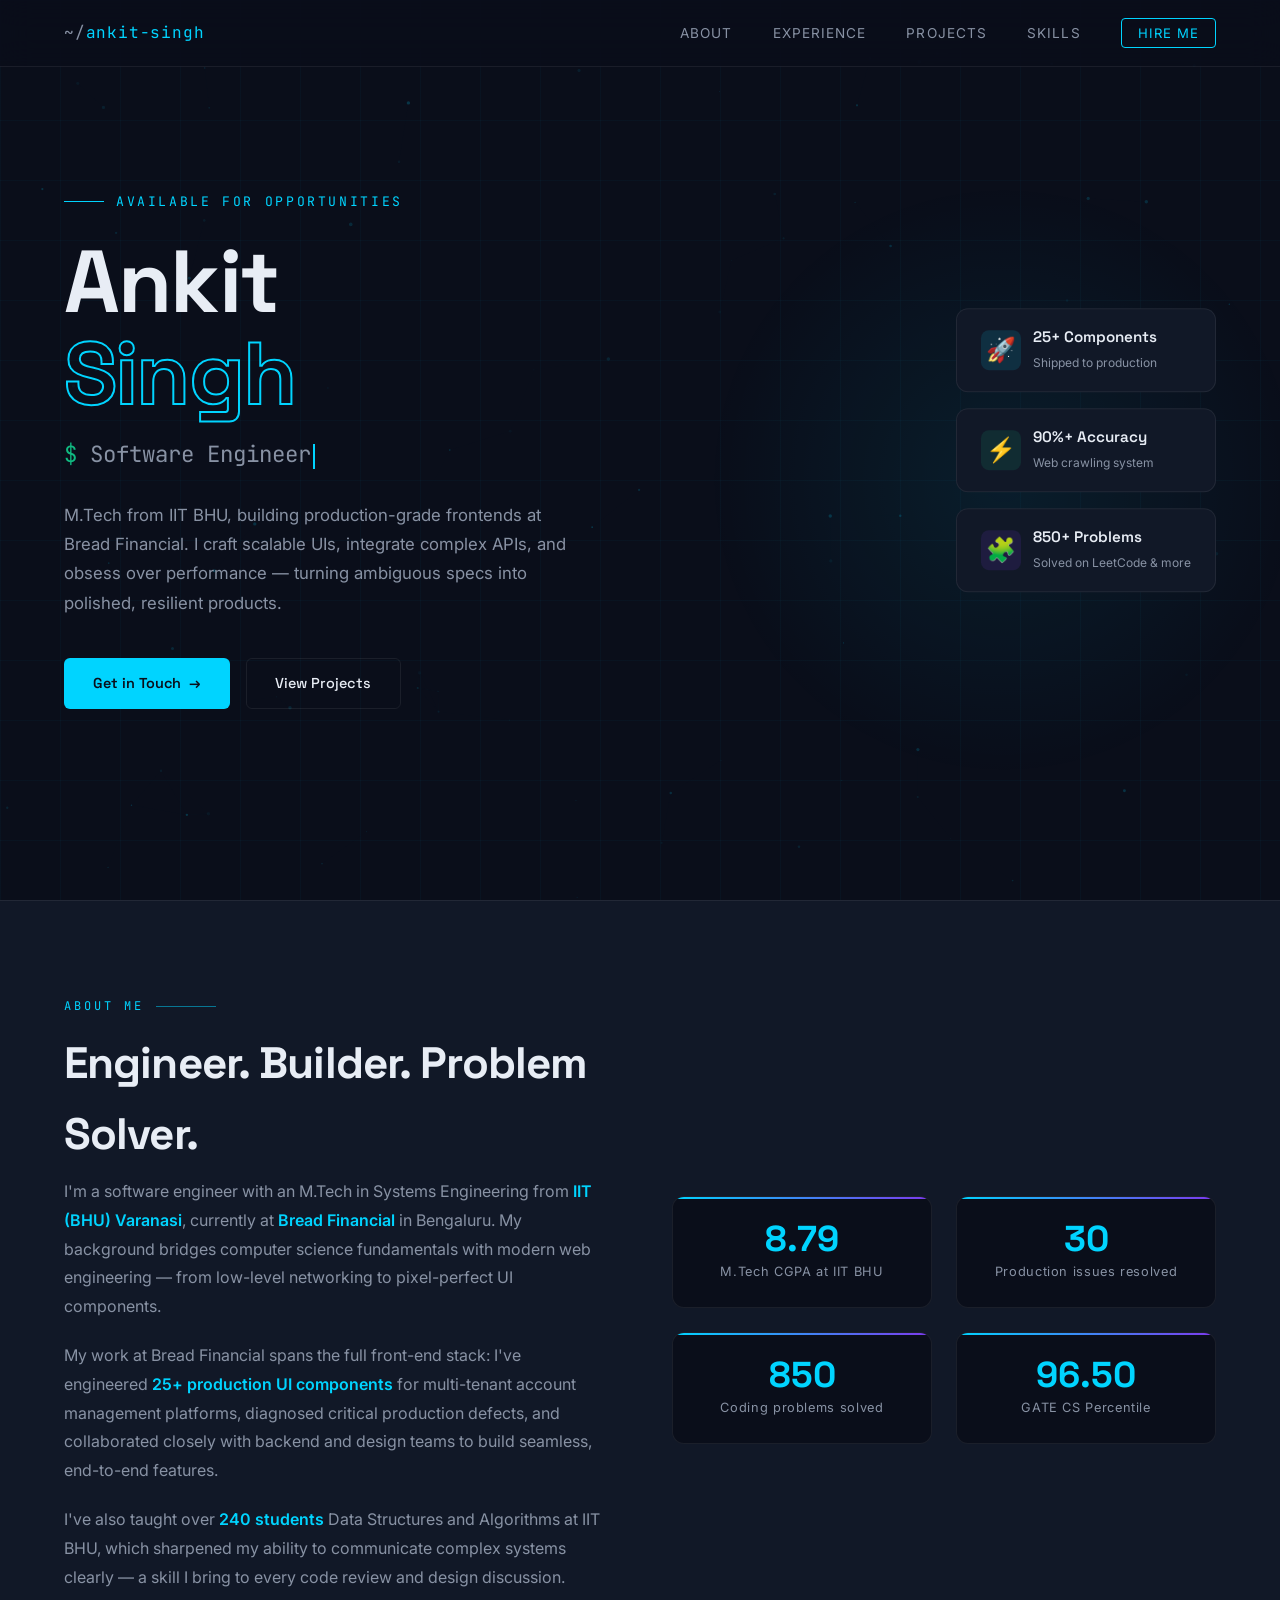
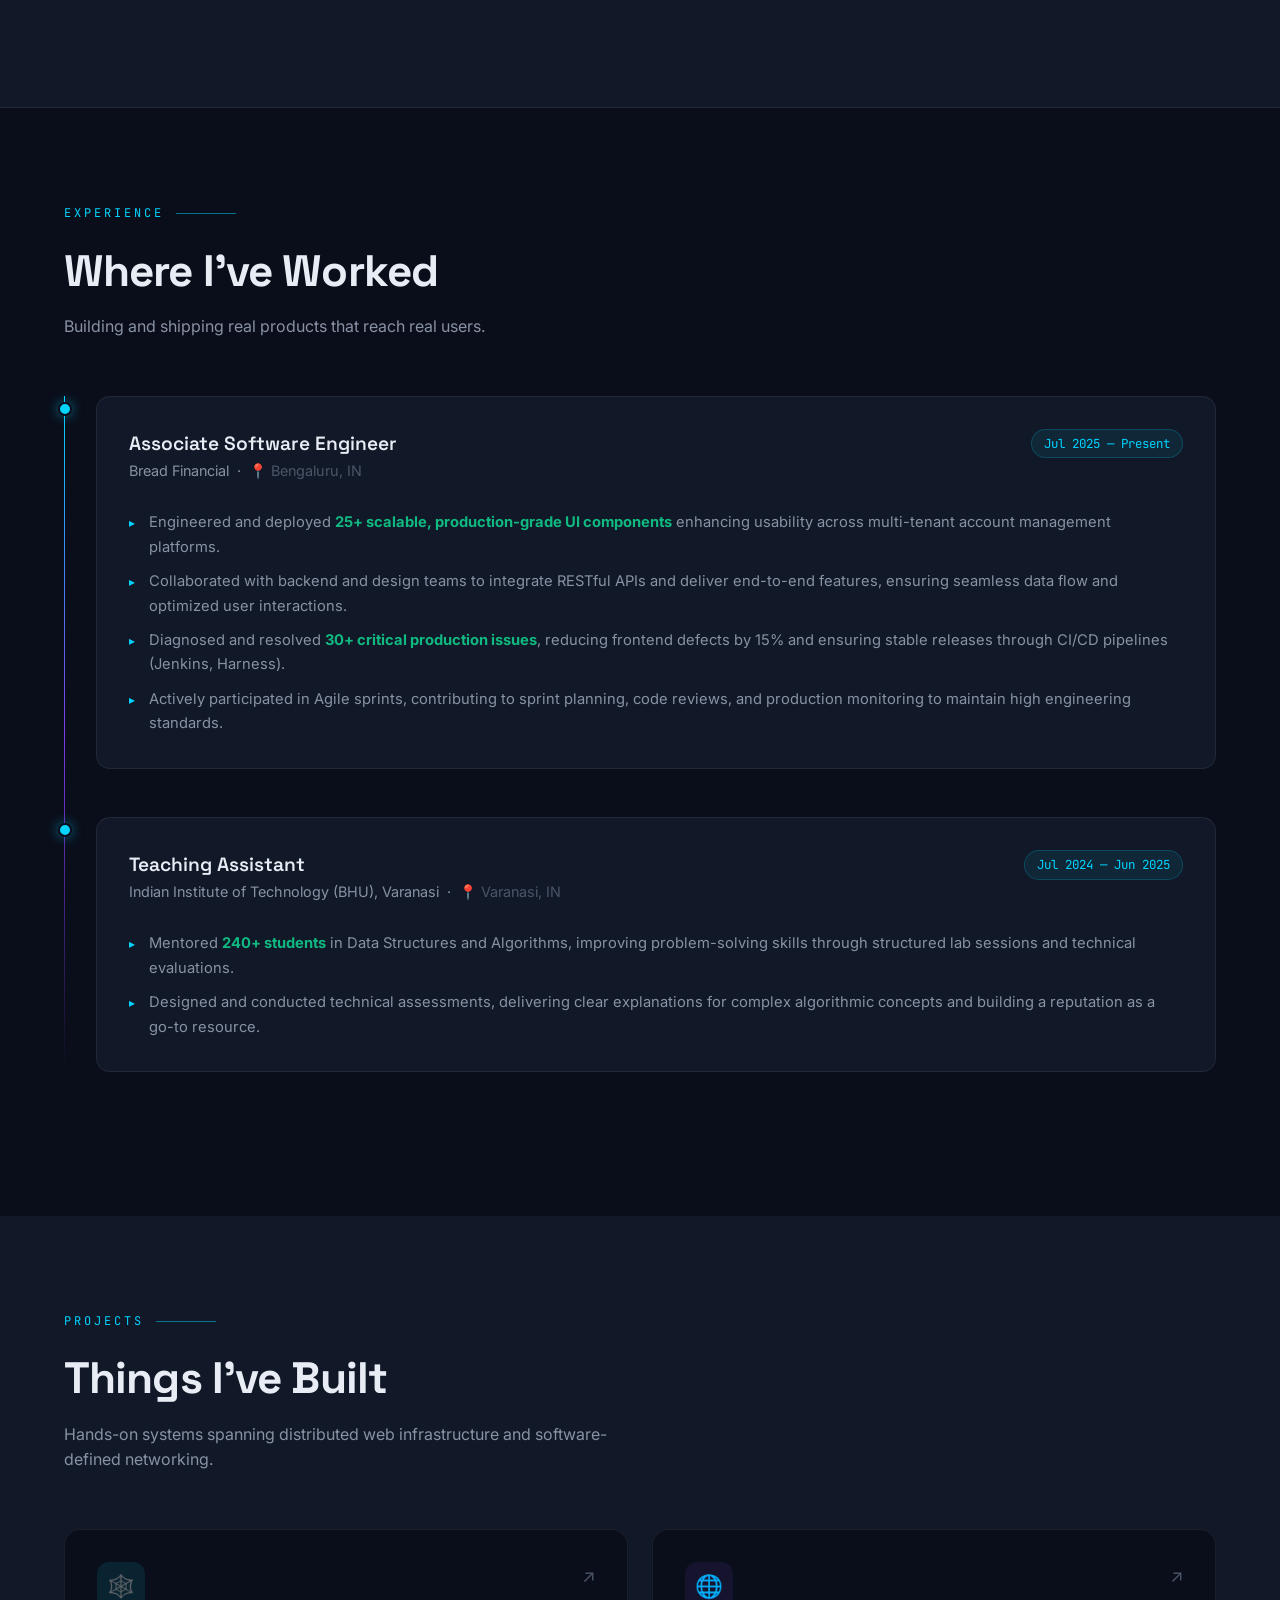
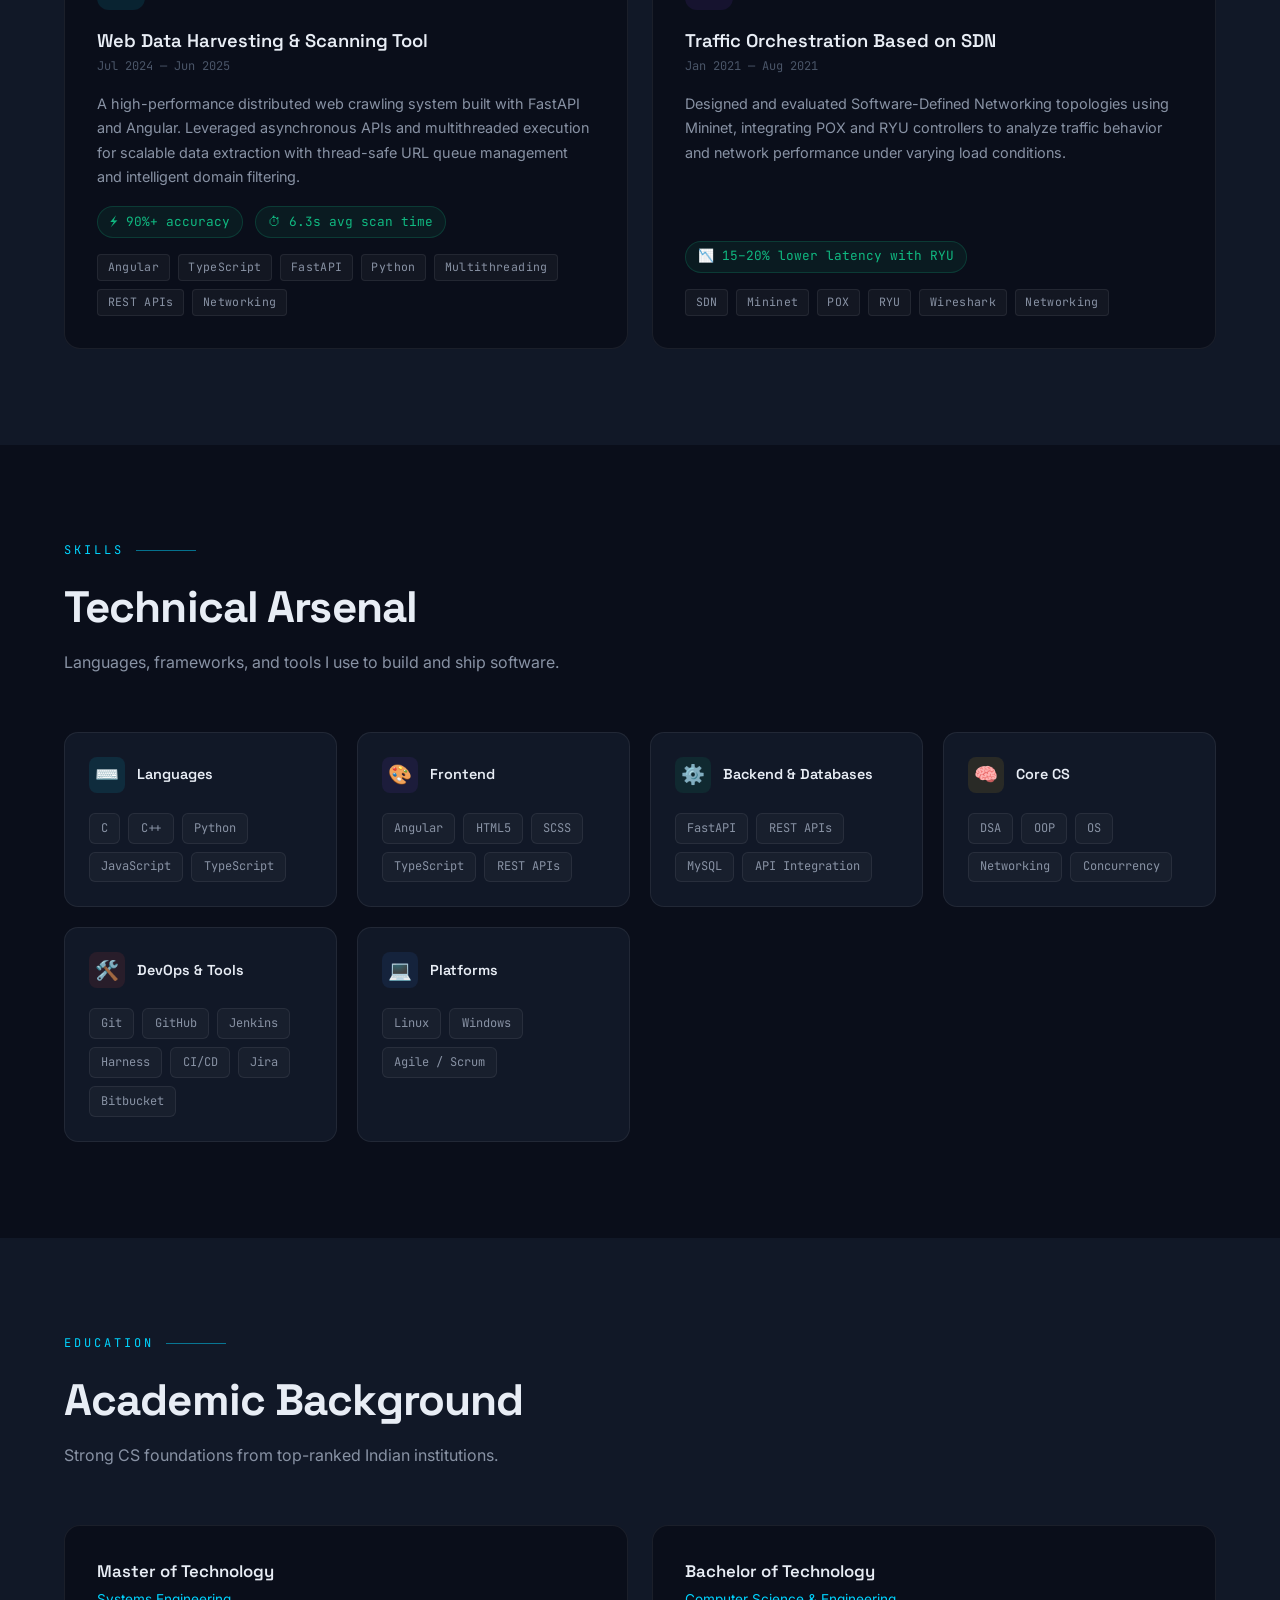
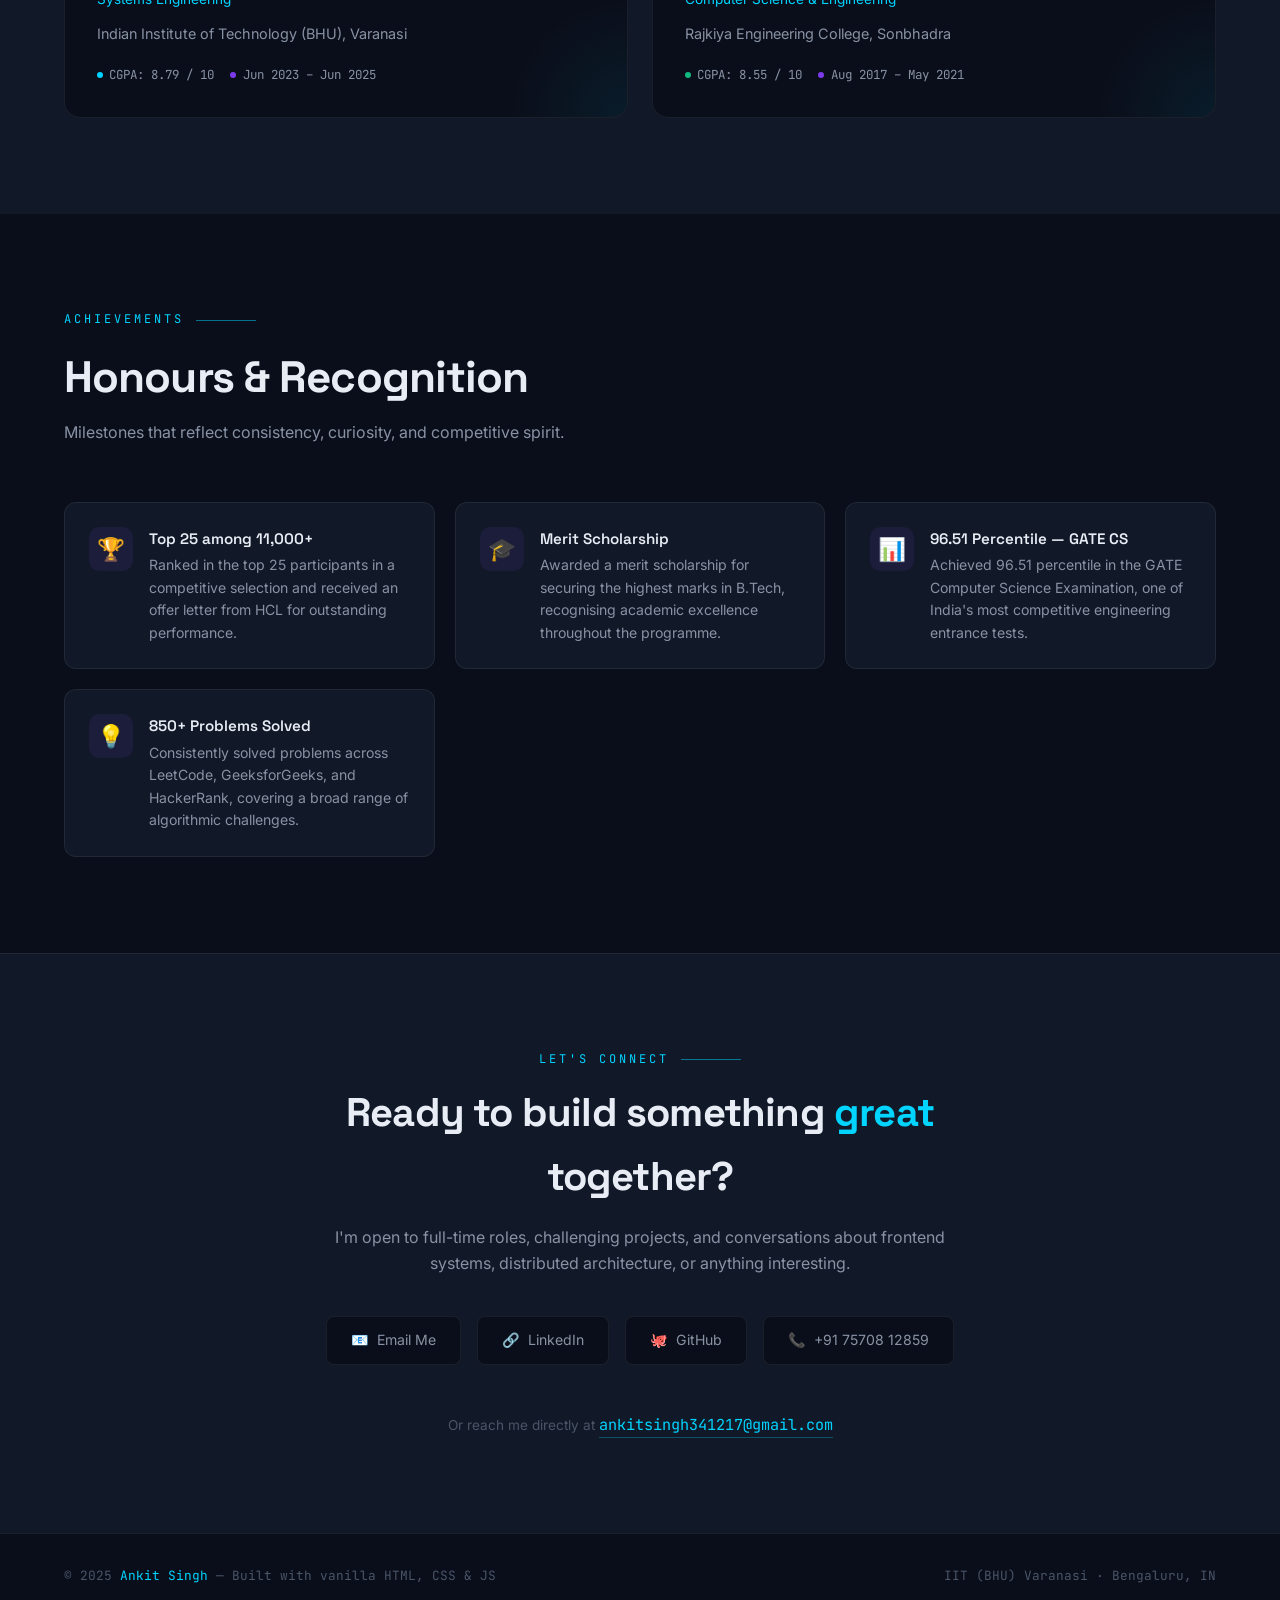
==== index.html @ 3802f201 "as-is" ====
<!DOCTYPE html>
<html lang="en">
<head>
  <meta charset="UTF-8" />
  <meta name="viewport" content="width=device-width, initial-scale=1.0" />
  <title>Ankit Singh — Software Engineer</title>
  <link rel="preconnect" href="https://fonts.googleapis.com" />
  <link rel="preconnect" href="https://fonts.gstatic.com" crossorigin />
  <link href="https://fonts.googleapis.com/css2?family=Space+Grotesk:wght@300;400;500;600;700&family=Inter:wght@300;400;500;600&family=JetBrains+Mono:wght@400;500&display=swap" rel="stylesheet" />
  <style>
    /* ── TOKEN SYSTEM ── */
    :root {
      --bg: #0A0E1A;
      --bg-card: #111827;
      --bg-card2: #1a2235;
      --accent: #00D4FF;
      --accent2: #7C3AED;
      --accent3: #10B981;
      --text: #E8EDF5;
      --text-muted: #8892A4;
      --text-dim: #4A5568;
      --border: rgba(255,255,255,0.07);
      --glow: 0 0 40px rgba(0, 212, 255, 0.15);
      --font-display: 'Space Grotesk', sans-serif;
      --font-body: 'Inter', sans-serif;
      --font-mono: 'JetBrains Mono', monospace;
    }

    *, *::before, *::after { box-sizing: border-box; margin: 0; padding: 0; }

    html { scroll-behavior: smooth; }

    body {
      background: var(--bg);
      color: var(--text);
      font-family: var(--font-body);
      line-height: 1.6;
      overflow-x: hidden;
    }

    /* ── SCROLLBAR ── */
    ::-webkit-scrollbar { width: 4px; }
    ::-webkit-scrollbar-track { background: var(--bg); }
    ::-webkit-scrollbar-thumb { background: var(--accent); border-radius: 2px; }

    /* ── NAV ── */
    nav {
      position: fixed;
      top: 0; left: 0; right: 0;
      z-index: 100;
      display: flex;
      justify-content: space-between;
      align-items: center;
      padding: 1.25rem 5vw;
      background: rgba(10, 14, 26, 0.85);
      backdrop-filter: blur(16px);
      border-bottom: 1px solid var(--border);
      transition: all 0.3s;
    }

    .nav-logo {
      font-family: var(--font-mono);
      font-size: 1rem;
      color: var(--accent);
      letter-spacing: 0.05em;
    }

    .nav-logo span { color: var(--text-muted); }

    .nav-links {
      display: flex;
      gap: 2.5rem;
      list-style: none;
    }

    .nav-links a {
      font-family: var(--font-body);
      font-size: 0.85rem;
      color: var(--text-muted);
      text-decoration: none;
      letter-spacing: 0.08em;
      text-transform: uppercase;
      transition: color 0.2s;
    }

    .nav-links a:hover { color: var(--accent); }

    .nav-cta {
      font-size: 0.82rem !important;
      color: var(--accent) !important;
      border: 1px solid var(--accent) !important;
      padding: 0.4rem 1rem;
      border-radius: 4px;
      transition: background 0.2s, color 0.2s !important;
    }

    .nav-cta:hover {
      background: var(--accent) !important;
      color: var(--bg) !important;
    }

    /* ── HERO ── */
    .hero {
      min-height: 100vh;
      display: flex;
      align-items: center;
      padding: 0 5vw;
      position: relative;
      overflow: hidden;
    }

    /* Grid overlay */
    .hero::before {
      content: '';
      position: absolute;
      inset: 0;
      background-image:
        linear-gradient(rgba(0, 212, 255, 0.03) 1px, transparent 1px),
        linear-gradient(90deg, rgba(0, 212, 255, 0.03) 1px, transparent 1px);
      background-size: 60px 60px;
      pointer-events: none;
    }

    /* Radial glow */
    .hero::after {
      content: '';
      position: absolute;
      top: 20%; left: 55%;
      width: 600px; height: 600px;
      background: radial-gradient(circle, rgba(0, 212, 255, 0.08) 0%, transparent 70%);
      pointer-events: none;
    }

    .hero-content {
      max-width: 720px;
      position: relative;
      z-index: 1;
    }

    .hero-eyebrow {
      font-family: var(--font-mono);
      font-size: 0.82rem;
      color: var(--accent);
      letter-spacing: 0.2em;
      text-transform: uppercase;
      margin-bottom: 1.5rem;
      display: flex;
      align-items: center;
      gap: 0.75rem;
    }

    .hero-eyebrow::before {
      content: '';
      display: inline-block;
      width: 40px; height: 1px;
      background: var(--accent);
    }

    .hero-name {
      font-family: var(--font-display);
      font-size: clamp(3rem, 7vw, 5.5rem);
      font-weight: 700;
      line-height: 1.05;
      letter-spacing: -0.02em;
      margin-bottom: 1rem;
    }

    .hero-name .first { color: var(--text); }
    .hero-name .last {
      color: transparent;
      -webkit-text-stroke: 2px var(--accent);
    }

    .hero-terminal {
      font-family: var(--font-mono);
      font-size: clamp(1rem, 2.5vw, 1.4rem);
      color: var(--text-muted);
      margin-bottom: 1.75rem;
      min-height: 2rem;
    }

    .hero-terminal .prompt { color: var(--accent3); }
    .hero-terminal .cursor {
      display: inline-block;
      width: 2px; height: 1.1em;
      background: var(--accent);
      animation: blink 1s step-end infinite;
      vertical-align: text-bottom;
      margin-left: 2px;
    }

    @keyframes blink { 0%,100%{opacity:1} 50%{opacity:0} }

    .hero-desc {
      font-size: 1.05rem;
      color: var(--text-muted);
      max-width: 520px;
      line-height: 1.75;
      margin-bottom: 2.5rem;
    }

    .hero-actions {
      display: flex;
      gap: 1rem;
      flex-wrap: wrap;
    }

    .btn-primary {
      display: inline-flex;
      align-items: center;
      gap: 0.5rem;
      padding: 0.8rem 1.8rem;
      background: var(--accent);
      color: var(--bg);
      font-family: var(--font-display);
      font-weight: 600;
      font-size: 0.9rem;
      text-decoration: none;
      border-radius: 6px;
      transition: transform 0.2s, box-shadow 0.2s;
    }

    .btn-primary:hover {
      transform: translateY(-2px);
      box-shadow: 0 8px 30px rgba(0, 212, 255, 0.4);
    }

    .btn-secondary {
      display: inline-flex;
      align-items: center;
      gap: 0.5rem;
      padding: 0.8rem 1.8rem;
      border: 1px solid var(--border);
      color: var(--text);
      font-family: var(--font-display);
      font-weight: 500;
      font-size: 0.9rem;
      text-decoration: none;
      border-radius: 6px;
      transition: border-color 0.2s, color 0.2s;
    }

    .btn-secondary:hover {
      border-color: var(--accent);
      color: var(--accent);
    }

    /* Floating badges */
    .hero-badge {
      position: absolute;
      right: 5vw;
      top: 50%;
      transform: translateY(-50%);
      display: flex;
      flex-direction: column;
      gap: 1rem;
      z-index: 1;
    }

    .badge {
      background: var(--bg-card);
      border: 1px solid var(--border);
      border-radius: 12px;
      padding: 1rem 1.5rem;
      display: flex;
      align-items: center;
      gap: 0.75rem;
      min-width: 200px;
      animation: float 6s ease-in-out infinite;
    }

    .badge:nth-child(2) { animation-delay: -2s; }
    .badge:nth-child(3) { animation-delay: -4s; }

    @keyframes float {
      0%,100%{transform:translateY(0)} 50%{transform:translateY(-8px)}
    }

    .badge-icon {
      font-size: 1.5rem;
      width: 2.5rem; height: 2.5rem;
      display: flex; align-items: center; justify-content: center;
      border-radius: 8px;
      flex-shrink: 0;
    }

    .badge-icon.cyan { background: rgba(0,212,255,0.12); }
    .badge-icon.purple { background: rgba(124,58,237,0.12); }
    .badge-icon.green { background: rgba(16,185,129,0.12); }

    .badge-text strong {
      display: block;
      font-family: var(--font-display);
      font-weight: 600;
      font-size: 0.95rem;
    }

    .badge-text span {
      font-size: 0.75rem;
      color: var(--text-muted);
    }

    /* ── SECTION BASE ── */
    section { padding: 6rem 5vw; }

    .section-label {
      font-family: var(--font-mono);
      font-size: 0.75rem;
      color: var(--accent);
      letter-spacing: 0.25em;
      text-transform: uppercase;
      margin-bottom: 0.75rem;
      display: flex;
      align-items: center;
      gap: 0.75rem;
    }

    .section-label::after {
      content: '';
      flex: 1;
      max-width: 60px;
      height: 1px;
      background: var(--accent);
      opacity: 0.5;
    }

    .section-title {
      font-family: var(--font-display);
      font-size: clamp(1.8rem, 4vw, 2.75rem);
      font-weight: 700;
      letter-spacing: -0.02em;
      margin-bottom: 0.5rem;
    }

    .section-sub {
      font-size: 1rem;
      color: var(--text-muted);
      max-width: 560px;
      margin-bottom: 3.5rem;
    }

    /* ── ABOUT ── */
    .about {
      background: var(--bg-card);
      border-top: 1px solid var(--border);
      border-bottom: 1px solid var(--border);
    }

    .about-grid {
      display: grid;
      grid-template-columns: 1fr 1fr;
      gap: 4rem;
      align-items: center;
    }

    .about-text p {
      font-size: 1rem;
      color: var(--text-muted);
      line-height: 1.8;
      margin-bottom: 1.25rem;
    }

    .about-text p strong { color: var(--accent); font-weight: 600; }

    .about-stats {
      display: grid;
      grid-template-columns: 1fr 1fr;
      gap: 1.5rem;
    }

    .stat-card {
      background: var(--bg);
      border: 1px solid var(--border);
      border-radius: 12px;
      padding: 1.5rem;
      text-align: center;
      position: relative;
      overflow: hidden;
      transition: border-color 0.3s, transform 0.3s;
    }

    .stat-card:hover {
      border-color: var(--accent);
      transform: translateY(-4px);
    }

    .stat-card::before {
      content: '';
      position: absolute;
      top: 0; left: 0; right: 0;
      height: 2px;
      background: linear-gradient(90deg, var(--accent), var(--accent2));
    }

    .stat-num {
      font-family: var(--font-display);
      font-size: 2.25rem;
      font-weight: 700;
      color: var(--accent);
      line-height: 1;
      margin-bottom: 0.35rem;
    }

    .stat-label {
      font-size: 0.8rem;
      color: var(--text-muted);
      letter-spacing: 0.05em;
    }

    /* ── EXPERIENCE ── */
    .experience { background: var(--bg); }

    .timeline {
      position: relative;
      padding-left: 2rem;
    }

    .timeline::before {
      content: '';
      position: absolute;
      left: 0; top: 0; bottom: 0;
      width: 1px;
      background: linear-gradient(180deg, var(--accent), var(--accent2), transparent);
    }

    .timeline-item {
      position: relative;
      margin-bottom: 3rem;
      opacity: 0;
      transform: translateX(-20px);
      transition: opacity 0.6s, transform 0.6s;
    }

    .timeline-item.visible { opacity: 1; transform: translateX(0); }

    .timeline-dot {
      position: absolute;
      left: -2.35rem;
      top: 0.4rem;
      width: 14px; height: 14px;
      border-radius: 50%;
      background: var(--accent);
      border: 2px solid var(--bg);
      box-shadow: 0 0 12px rgba(0, 212, 255, 0.5);
    }

    .timeline-card {
      background: var(--bg-card);
      border: 1px solid var(--border);
      border-radius: 14px;
      padding: 2rem;
      transition: border-color 0.3s, box-shadow 0.3s;
    }

    .timeline-card:hover {
      border-color: rgba(0, 212, 255, 0.3);
      box-shadow: var(--glow);
    }

    .timeline-header {
      display: flex;
      justify-content: space-between;
      align-items: flex-start;
      flex-wrap: wrap;
      gap: 0.5rem;
      margin-bottom: 0.5rem;
    }

    .timeline-role {
      font-family: var(--font-display);
      font-size: 1.2rem;
      font-weight: 600;
    }

    .timeline-date {
      font-family: var(--font-mono);
      font-size: 0.78rem;
      color: var(--accent);
      background: rgba(0, 212, 255, 0.08);
      padding: 0.25rem 0.75rem;
      border-radius: 100px;
      border: 1px solid rgba(0, 212, 255, 0.2);
      white-space: nowrap;
    }

    .timeline-company {
      font-size: 0.9rem;
      color: var(--text-muted);
      margin-bottom: 1.25rem;
    }

    .timeline-company .loc { color: var(--text-dim); }

    .timeline-bullets {
      list-style: none;
      display: flex;
      flex-direction: column;
      gap: 0.65rem;
    }

    .timeline-bullets li {
      font-size: 0.92rem;
      color: var(--text-muted);
      line-height: 1.65;
      padding-left: 1.25rem;
      position: relative;
    }

    .timeline-bullets li::before {
      content: '▸';
      position: absolute;
      left: 0;
      color: var(--accent);
      font-size: 0.75rem;
      top: 0.15rem;
    }

    .timeline-bullets li strong { color: var(--accent3); }

    /* ── PROJECTS ── */
    .projects { background: var(--bg-card); }

    .projects-grid {
      display: grid;
      grid-template-columns: repeat(auto-fill, minmax(420px, 1fr));
      gap: 1.5rem;
    }

    .project-card {
      background: var(--bg);
      border: 1px solid var(--border);
      border-radius: 16px;
      padding: 2rem;
      display: flex;
      flex-direction: column;
      gap: 1rem;
      transition: border-color 0.3s, transform 0.3s, box-shadow 0.3s;
      cursor: pointer;
      position: relative;
      overflow: hidden;
    }

    .project-card::before {
      content: '';
      position: absolute;
      inset: 0;
      background: linear-gradient(135deg, rgba(0,212,255,0.03) 0%, transparent 60%);
      opacity: 0;
      transition: opacity 0.3s;
    }

    .project-card:hover {
      border-color: rgba(0, 212, 255, 0.4);
      transform: translateY(-6px);
      box-shadow: 0 20px 60px rgba(0, 0, 0, 0.4), 0 0 30px rgba(0, 212, 255, 0.1);
    }

    .project-card:hover::before { opacity: 1; }

    .project-header {
      display: flex;
      justify-content: space-between;
      align-items: flex-start;
    }

    .project-icon {
      width: 48px; height: 48px;
      border-radius: 12px;
      display: flex; align-items: center; justify-content: center;
      font-size: 1.4rem;
    }

    .project-icon.cyan { background: rgba(0,212,255,0.1); }
    .project-icon.purple { background: rgba(124,58,237,0.1); }

    .project-link {
      color: var(--text-dim);
      text-decoration: none;
      font-size: 1.1rem;
      transition: color 0.2s;
    }

    .project-card:hover .project-link { color: var(--accent); }

    .project-title {
      font-family: var(--font-display);
      font-size: 1.15rem;
      font-weight: 600;
    }

    .project-period {
      font-family: var(--font-mono);
      font-size: 0.75rem;
      color: var(--text-dim);
      margin-top: 0.1rem;
    }

    .project-desc {
      font-size: 0.9rem;
      color: var(--text-muted);
      line-height: 1.7;
      flex: 1;
    }

    .project-metric {
      display: inline-flex;
      align-items: center;
      gap: 0.4rem;
      font-family: var(--font-mono);
      font-size: 0.8rem;
      color: var(--accent3);
      background: rgba(16, 185, 129, 0.08);
      padding: 0.3rem 0.75rem;
      border-radius: 100px;
      border: 1px solid rgba(16, 185, 129, 0.2);
    }

    .project-tags {
      display: flex;
      flex-wrap: wrap;
      gap: 0.5rem;
    }

    .tag {
      font-family: var(--font-mono);
      font-size: 0.72rem;
      color: var(--text-muted);
      background: rgba(255,255,255,0.04);
      border: 1px solid var(--border);
      padding: 0.2rem 0.6rem;
      border-radius: 4px;
      letter-spacing: 0.03em;
    }

    /* ── SKILLS ── */
    .skills { background: var(--bg); }

    .skills-grid {
      display: grid;
      grid-template-columns: repeat(auto-fill, minmax(260px, 1fr));
      gap: 1.25rem;
    }

    .skill-group {
      background: var(--bg-card);
      border: 1px solid var(--border);
      border-radius: 14px;
      padding: 1.5rem;
      transition: border-color 0.3s, transform 0.3s;
    }

    .skill-group:hover {
      border-color: rgba(0, 212, 255, 0.25);
      transform: translateY(-3px);
    }

    .skill-group-header {
      display: flex;
      align-items: center;
      gap: 0.75rem;
      margin-bottom: 1.25rem;
    }

    .skill-group-icon {
      font-size: 1.2rem;
      width: 2.25rem; height: 2.25rem;
      border-radius: 8px;
      display: flex; align-items: center; justify-content: center;
    }

    .skill-group-title {
      font-family: var(--font-display);
      font-size: 0.9rem;
      font-weight: 600;
      color: var(--text);
    }

    .skill-chips {
      display: flex;
      flex-wrap: wrap;
      gap: 0.5rem;
    }

    .skill-chip {
      font-family: var(--font-mono);
      font-size: 0.75rem;
      padding: 0.3rem 0.7rem;
      border-radius: 6px;
      border: 1px solid var(--border);
      color: var(--text-muted);
      background: rgba(255,255,255,0.03);
      transition: all 0.2s;
    }

    .skill-chip:hover {
      background: rgba(0, 212, 255, 0.08);
      border-color: rgba(0, 212, 255, 0.3);
      color: var(--accent);
    }

    /* ── EDUCATION ── */
    .education { background: var(--bg-card); }

    .edu-grid {
      display: grid;
      grid-template-columns: repeat(auto-fill, minmax(380px, 1fr));
      gap: 1.5rem;
    }

    .edu-card {
      background: var(--bg);
      border: 1px solid var(--border);
      border-radius: 16px;
      padding: 2rem;
      position: relative;
      overflow: hidden;
      transition: border-color 0.3s, transform 0.3s;
    }

    .edu-card:hover {
      border-color: rgba(0, 212, 255, 0.3);
      transform: translateY(-4px);
    }

    .edu-card::after {
      content: '';
      position: absolute;
      bottom: 0; right: 0;
      width: 120px; height: 120px;
      background: radial-gradient(circle at bottom right, rgba(0,212,255,0.07), transparent 70%);
    }

    .edu-degree {
      font-family: var(--font-display);
      font-size: 1.05rem;
      font-weight: 600;
      margin-bottom: 0.25rem;
    }

    .edu-stream {
      font-size: 0.85rem;
      color: var(--accent);
      margin-bottom: 0.75rem;
    }

    .edu-school {
      font-size: 0.9rem;
      color: var(--text-muted);
      margin-bottom: 0.25rem;
    }

    .edu-meta {
      display: flex;
      align-items: center;
      gap: 1rem;
      flex-wrap: wrap;
      margin-top: 1.25rem;
    }

    .edu-meta-item {
      display: flex;
      align-items: center;
      gap: 0.4rem;
      font-family: var(--font-mono);
      font-size: 0.78rem;
      color: var(--text-muted);
    }

    .edu-meta-item .dot {
      width: 6px; height: 6px;
      border-radius: 50%;
    }

    /* ── ACHIEVEMENTS ── */
    .achievements { background: var(--bg); }

    .achievements-grid {
      display: grid;
      grid-template-columns: repeat(auto-fill, minmax(280px, 1fr));
      gap: 1.25rem;
    }

    .achievement-card {
      background: var(--bg-card);
      border: 1px solid var(--border);
      border-radius: 12px;
      padding: 1.5rem;
      display: flex;
      gap: 1rem;
      align-items: flex-start;
      transition: border-color 0.3s, transform 0.3s;
    }

    .achievement-card:hover {
      border-color: rgba(124, 58, 237, 0.35);
      transform: translateY(-3px);
    }

    .achievement-icon {
      font-size: 1.4rem;
      flex-shrink: 0;
      width: 44px; height: 44px;
      display: flex; align-items: center; justify-content: center;
      background: rgba(124,58,237,0.1);
      border-radius: 10px;
    }

    .achievement-text p {
      font-size: 0.88rem;
      color: var(--text-muted);
      line-height: 1.6;
    }

    .achievement-text strong {
      display: block;
      font-family: var(--font-display);
      font-size: 0.95rem;
      font-weight: 600;
      color: var(--text);
      margin-bottom: 0.2rem;
    }

    /* ── CONTACT ── */
    .contact {
      background: var(--bg-card);
      border-top: 1px solid var(--border);
      text-align: center;
    }

    .contact-inner {
      max-width: 640px;
      margin: 0 auto;
    }

    .contact-tagline {
      font-family: var(--font-display);
      font-size: clamp(1.6rem, 4vw, 2.5rem);
      font-weight: 700;
      margin-bottom: 1rem;
      letter-spacing: -0.02em;
    }

    .contact-tagline span { color: var(--accent); }

    .contact-sub {
      font-size: 1rem;
      color: var(--text-muted);
      margin-bottom: 2.5rem;
    }

    .contact-links {
      display: flex;
      justify-content: center;
      gap: 1rem;
      flex-wrap: wrap;
      margin-bottom: 3rem;
    }

    .contact-link {
      display: inline-flex;
      align-items: center;
      gap: 0.5rem;
      padding: 0.75rem 1.5rem;
      background: var(--bg);
      border: 1px solid var(--border);
      border-radius: 8px;
      color: var(--text-muted);
      text-decoration: none;
      font-size: 0.88rem;
      font-family: var(--font-body);
      transition: all 0.2s;
    }

    .contact-link:hover {
      border-color: var(--accent);
      color: var(--accent);
      transform: translateY(-2px);
    }

    .contact-email {
      font-family: var(--font-mono);
      font-size: 0.95rem;
      color: var(--accent);
      text-decoration: none;
      border-bottom: 1px solid rgba(0,212,255,0.3);
      padding-bottom: 2px;
      transition: border-color 0.2s;
    }

    .contact-email:hover { border-color: var(--accent); }

    /* ── FOOTER ── */
    footer {
      background: var(--bg);
      border-top: 1px solid var(--border);
      padding: 2rem 5vw;
      display: flex;
      justify-content: space-between;
      align-items: center;
      flex-wrap: wrap;
      gap: 1rem;
    }

    footer p {
      font-size: 0.8rem;
      color: var(--text-dim);
      font-family: var(--font-mono);
    }

    footer span { color: var(--accent); }

    /* ── CANVAS for particle background ── */
    #particles {
      position: fixed;
      top: 0; left: 0;
      width: 100%; height: 100%;
      pointer-events: none;
      z-index: 0;
      opacity: 0.35;
    }

    /* ── SCROLL PROGRESS ── */
    .scroll-progress {
      position: fixed;
      top: 0; left: 0;
      height: 2px;
      background: linear-gradient(90deg, var(--accent), var(--accent2));
      z-index: 200;
      transition: width 0.1s linear;
    }

    /* ── BACK TO TOP ── */
    .back-top {
      position: fixed;
      bottom: 2rem; right: 2rem;
      width: 44px; height: 44px;
      background: var(--bg-card);
      border: 1px solid var(--border);
      border-radius: 50%;
      display: flex; align-items: center; justify-content: center;
      text-decoration: none;
      color: var(--accent);
      font-size: 1.1rem;
      transition: all 0.2s;
      opacity: 0;
      pointer-events: none;
      z-index: 50;
    }

    .back-top.visible {
      opacity: 1;
      pointer-events: all;
    }

    .back-top:hover {
      background: var(--accent);
      color: var(--bg);
      transform: translateY(-3px);
    }

    /* ── RESPONSIVE ── */
    @media (max-width: 900px) {
      .about-grid { grid-template-columns: 1fr; }
      .hero-badge { display: none; }
      .projects-grid { grid-template-columns: 1fr; }
      .edu-grid { grid-template-columns: 1fr; }
    }

    @media (max-width: 640px) {
      .nav-links { display: none; }
      section { padding: 4rem 5vw; }
      .achievements-grid { grid-template-columns: 1fr; }
    }

    /* ── FADE-IN ANIMATION ── */
    .fade-in {
      opacity: 0;
      transform: translateY(24px);
      transition: opacity 0.7s ease, transform 0.7s ease;
    }

    .fade-in.visible {
      opacity: 1;
      transform: translateY(0);
    }

    @media (prefers-reduced-motion: reduce) {
      *, *::before, *::after { animation: none !important; transition: none !important; }
    }
  </style>
</head>
<body>

<!-- Scroll progress -->
<div class="scroll-progress" id="scrollProgress"></div>

<!-- Particle canvas -->
<canvas id="particles"></canvas>

<!-- NAV -->
<nav>
  <div class="nav-logo"><span>~/</span>ankit-singh</div>
  <ul class="nav-links">
    <li><a href="#about">About</a></li>
    <li><a href="#experience">Experience</a></li>
    <li><a href="#projects">Projects</a></li>
    <li><a href="#skills">Skills</a></li>
    <li><a href="#contact" class="nav-cta">Hire Me</a></li>
  </ul>
</nav>

<!-- HERO -->
<section class="hero" id="home">
  <div class="hero-content">
    <div class="hero-eyebrow">Available for opportunities</div>

    <h1 class="hero-name">
      <span class="first">Ankit</span><br>
      <span class="last">Singh</span>
    </h1>

    <div class="hero-terminal">
      <span class="prompt">$ </span><span id="typed-text"></span><span class="cursor"></span>
    </div>

    <p class="hero-desc">
      M.Tech from IIT BHU, building production-grade frontends at Bread Financial.
      I craft scalable UIs, integrate complex APIs, and obsess over performance — turning ambiguous specs into polished, resilient products.
    </p>

    <div class="hero-actions">
      <a href="#contact" class="btn-primary">
        <span>Get in Touch</span>
        <span>→</span>
      </a>
      <a href="#projects" class="btn-secondary">
        <span>View Projects</span>
      </a>
    </div>
  </div>

  <div class="hero-badge">
    <div class="badge">
      <div class="badge-icon cyan">🚀</div>
      <div class="badge-text">
        <strong>25+ Components</strong>
        <span>Shipped to production</span>
      </div>
    </div>
    <div class="badge">
      <div class="badge-icon green">⚡</div>
      <div class="badge-text">
        <strong>90%+ Accuracy</strong>
        <span>Web crawling system</span>
      </div>
    </div>
    <div class="badge">
      <div class="badge-icon purple">🧩</div>
      <div class="badge-text">
        <strong>850+ Problems</strong>
        <span>Solved on LeetCode &amp; more</span>
      </div>
    </div>
  </div>
</section>

<!-- ABOUT -->
<section class="about" id="about">
  <div class="section-label">About Me</div>
  <div class="about-grid">
    <div class="about-text">
      <h2 class="section-title">Engineer. Builder. Problem Solver.</h2>
      <p>
        I'm a software engineer with an M.Tech in Systems Engineering from <strong>IIT (BHU) Varanasi</strong>,
        currently at <strong>Bread Financial</strong> in Bengaluru. My background bridges computer science fundamentals
        with modern web engineering — from low-level networking to pixel-perfect UI components.
      </p>
      <p>
        My work at Bread Financial spans the full front-end stack: I've engineered <strong>25+ production UI components</strong>
        for multi-tenant account management platforms, diagnosed critical production defects, and collaborated closely
        with backend and design teams to build seamless, end-to-end features.
      </p>
      <p>
        I've also taught over <strong>240 students</strong> Data Structures and Algorithms at IIT BHU, which sharpened
        my ability to communicate complex systems clearly — a skill I bring to every code review and design discussion.
      </p>
    </div>

    <div class="about-stats">
      <div class="stat-card fade-in">
        <div class="stat-num">8.79</div>
        <div class="stat-label">M.Tech CGPA at IIT BHU</div>
      </div>
      <div class="stat-card fade-in">
        <div class="stat-num">30+</div>
        <div class="stat-label">Production issues resolved</div>
      </div>
      <div class="stat-card fade-in">
        <div class="stat-num">850+</div>
        <div class="stat-label">Coding problems solved</div>
      </div>
      <div class="stat-card fade-in">
        <div class="stat-num">96.5<small style="font-size:1rem">%ile</small></div>
        <div class="stat-label">GATE CS Percentile</div>
      </div>
    </div>
  </div>
</section>

<!-- EXPERIENCE -->
<section class="experience" id="experience">
  <div class="section-label">Experience</div>
  <h2 class="section-title">Where I've Worked</h2>
  <p class="section-sub">Building and shipping real products that reach real users.</p>

  <div class="timeline">
    <div class="timeline-item">
      <div class="timeline-dot"></div>
      <div class="timeline-card">
        <div class="timeline-header">
          <div>
            <div class="timeline-role">Associate Software Engineer</div>
            <div class="timeline-company">Bread Financial &nbsp;·&nbsp; <span class="loc">📍 Bengaluru, IN</span></div>
          </div>
          <div class="timeline-date">Jul 2025 — Present</div>
        </div>
        <ul class="timeline-bullets">
          <li>Engineered and deployed <strong>25+ scalable, production-grade UI components</strong> enhancing usability across multi-tenant account management platforms.</li>
          <li>Collaborated with backend and design teams to integrate RESTful APIs and deliver end-to-end features, ensuring seamless data flow and optimized user interactions.</li>
          <li>Diagnosed and resolved <strong>30+ critical production issues</strong>, reducing frontend defects by 15% and ensuring stable releases through CI/CD pipelines (Jenkins, Harness).</li>
          <li>Actively participated in Agile sprints, contributing to sprint planning, code reviews, and production monitoring to maintain high engineering standards.</li>
        </ul>
      </div>
    </div>

    <div class="timeline-item">
      <div class="timeline-dot"></div>
      <div class="timeline-card">
        <div class="timeline-header">
          <div>
            <div class="timeline-role">Teaching Assistant</div>
            <div class="timeline-company">Indian Institute of Technology (BHU), Varanasi &nbsp;·&nbsp; <span class="loc">📍 Varanasi, IN</span></div>
          </div>
          <div class="timeline-date">Jul 2024 — Jun 2025</div>
        </div>
        <ul class="timeline-bullets">
          <li>Mentored <strong>240+ students</strong> in Data Structures and Algorithms, improving problem-solving skills through structured lab sessions and technical evaluations.</li>
          <li>Designed and conducted technical assessments, delivering clear explanations for complex algorithmic concepts and building a reputation as a go-to resource.</li>
        </ul>
      </div>
    </div>
  </div>
</section>

<!-- PROJECTS -->
<section class="projects" id="projects">
  <div class="section-label">Projects</div>
  <h2 class="section-title">Things I've Built</h2>
  <p class="section-sub">Hands-on systems spanning distributed web infrastructure and software-defined networking.</p>

  <div class="projects-grid">
    <div class="project-card fade-in">
      <div class="project-header">
        <div class="project-icon cyan">🕸️</div>
        <a href="#" class="project-link" title="View Project">↗</a>
      </div>
      <div>
        <div class="project-title">Web Data Harvesting &amp; Scanning Tool</div>
        <div class="project-period">Jul 2024 — Jun 2025</div>
      </div>
      <p class="project-desc">
        A high-performance distributed web crawling system built with FastAPI and Angular. Leveraged asynchronous APIs and multithreaded execution for scalable data extraction with thread-safe URL queue management and intelligent domain filtering.
      </p>
      <div>
        <span class="project-metric">⚡ 90%+ accuracy</span>
        &nbsp;
        <span class="project-metric">⏱ 6.3s avg scan time</span>
      </div>
      <div class="project-tags">
        <span class="tag">Angular</span>
        <span class="tag">TypeScript</span>
        <span class="tag">FastAPI</span>
        <span class="tag">Python</span>
        <span class="tag">Multithreading</span>
        <span class="tag">REST APIs</span>
        <span class="tag">Networking</span>
      </div>
    </div>

    <div class="project-card fade-in">
      <div class="project-header">
        <div class="project-icon purple">🌐</div>
        <a href="#" class="project-link" title="View Project">↗</a>
      </div>
      <div>
        <div class="project-title">Traffic Orchestration Based on SDN</div>
        <div class="project-period">Jan 2021 — Aug 2021</div>
      </div>
      <p class="project-desc">
        Designed and evaluated Software-Defined Networking topologies using Mininet, integrating POX and RYU controllers to analyze traffic behavior and network performance under varying load conditions.
      </p>
      <div>
        <span class="project-metric">📉 15–20% lower latency with RYU</span>
      </div>
      <div class="project-tags">
        <span class="tag">SDN</span>
        <span class="tag">Mininet</span>
        <span class="tag">POX</span>
        <span class="tag">RYU</span>
        <span class="tag">Wireshark</span>
        <span class="tag">Networking</span>
      </div>
    </div>
  </div>
</section>

<!-- SKILLS -->
<section class="skills" id="skills">
  <div class="section-label">Skills</div>
  <h2 class="section-title">Technical Arsenal</h2>
  <p class="section-sub">Languages, frameworks, and tools I use to build and ship software.</p>

  <div class="skills-grid">
    <div class="skill-group fade-in">
      <div class="skill-group-header">
        <div class="skill-group-icon" style="background:rgba(0,212,255,0.1)">⌨️</div>
        <div class="skill-group-title">Languages</div>
      </div>
      <div class="skill-chips">
        <span class="skill-chip">C</span>
        <span class="skill-chip">C++</span>
        <span class="skill-chip">Python</span>
        <span class="skill-chip">JavaScript</span>
        <span class="skill-chip">TypeScript</span>
      </div>
    </div>

    <div class="skill-group fade-in">
      <div class="skill-group-header">
        <div class="skill-group-icon" style="background:rgba(124,58,237,0.1)">🎨</div>
        <div class="skill-group-title">Frontend</div>
      </div>
      <div class="skill-chips">
        <span class="skill-chip">Angular</span>
        <span class="skill-chip">HTML5</span>
        <span class="skill-chip">SCSS</span>
        <span class="skill-chip">TypeScript</span>
        <span class="skill-chip">REST APIs</span>
      </div>
    </div>

    <div class="skill-group fade-in">
      <div class="skill-group-header">
        <div class="skill-group-icon" style="background:rgba(16,185,129,0.1)">⚙️</div>
        <div class="skill-group-title">Backend &amp; Databases</div>
      </div>
      <div class="skill-chips">
        <span class="skill-chip">FastAPI</span>
        <span class="skill-chip">REST APIs</span>
        <span class="skill-chip">MySQL</span>
        <span class="skill-chip">API Integration</span>
      </div>
    </div>

    <div class="skill-group fade-in">
      <div class="skill-group-header">
        <div class="skill-group-icon" style="background:rgba(251,191,36,0.1)">🧠</div>
        <div class="skill-group-title">Core CS</div>
      </div>
      <div class="skill-chips">
        <span class="skill-chip">DSA</span>
        <span class="skill-chip">OOP</span>
        <span class="skill-chip">OS</span>
        <span class="skill-chip">Networking</span>
        <span class="skill-chip">Concurrency</span>
      </div>
    </div>

    <div class="skill-group fade-in">
      <div class="skill-group-header">
        <div class="skill-group-icon" style="background:rgba(239,68,68,0.1)">🛠️</div>
        <div class="skill-group-title">DevOps &amp; Tools</div>
      </div>
      <div class="skill-chips">
        <span class="skill-chip">Git</span>
        <span class="skill-chip">GitHub</span>
        <span class="skill-chip">Jenkins</span>
        <span class="skill-chip">Harness</span>
        <span class="skill-chip">CI/CD</span>
        <span class="skill-chip">Jira</span>
        <span class="skill-chip">Bitbucket</span>
      </div>
    </div>

    <div class="skill-group fade-in">
      <div class="skill-group-header">
        <div class="skill-group-icon" style="background:rgba(59,130,246,0.1)">💻</div>
        <div class="skill-group-title">Platforms</div>
      </div>
      <div class="skill-chips">
        <span class="skill-chip">Linux</span>
        <span class="skill-chip">Windows</span>
        <span class="skill-chip">Agile / Scrum</span>
      </div>
    </div>
  </div>
</section>

<!-- EDUCATION -->
<section class="education" id="education">
  <div class="section-label">Education</div>
  <h2 class="section-title">Academic Background</h2>
  <p class="section-sub">Strong CS foundations from top-ranked Indian institutions.</p>

  <div class="edu-grid">
    <div class="edu-card fade-in">
      <div class="edu-degree">Master of Technology</div>
      <div class="edu-stream">Systems Engineering</div>
      <div class="edu-school">Indian Institute of Technology (BHU), Varanasi</div>
      <div class="edu-meta">
        <div class="edu-meta-item">
          <span class="dot" style="background:#00D4FF"></span>
          CGPA: 8.79 / 10
        </div>
        <div class="edu-meta-item">
          <span class="dot" style="background:#7C3AED"></span>
          Jun 2023 – Jun 2025
        </div>
      </div>
    </div>

    <div class="edu-card fade-in">
      <div class="edu-degree">Bachelor of Technology</div>
      <div class="edu-stream">Computer Science &amp; Engineering</div>
      <div class="edu-school">Rajkiya Engineering College, Sonbhadra</div>
      <div class="edu-meta">
        <div class="edu-meta-item">
          <span class="dot" style="background:#10B981"></span>
          CGPA: 8.55 / 10
        </div>
        <div class="edu-meta-item">
          <span class="dot" style="background:#7C3AED"></span>
          Aug 2017 – May 2021
        </div>
      </div>
    </div>
  </div>
</section>

<!-- ACHIEVEMENTS -->
<section class="achievements" id="achievements">
  <div class="section-label">Achievements</div>
  <h2 class="section-title">Honours &amp; Recognition</h2>
  <p class="section-sub">Milestones that reflect consistency, curiosity, and competitive spirit.</p>

  <div class="achievements-grid">
    <div class="achievement-card fade-in">
      <div class="achievement-icon">🏆</div>
      <div class="achievement-text">
        <strong>Top 25 among 11,000+</strong>
        <p>Ranked in the top 25 participants in a competitive selection and received an offer letter from HCL for outstanding performance.</p>
      </div>
    </div>

    <div class="achievement-card fade-in">
      <div class="achievement-icon">🎓</div>
      <div class="achievement-text">
        <strong>Merit Scholarship</strong>
        <p>Awarded a merit scholarship for securing the highest marks in B.Tech, recognising academic excellence throughout the programme.</p>
      </div>
    </div>

    <div class="achievement-card fade-in">
      <div class="achievement-icon">📊</div>
      <div class="achievement-text">
        <strong>96.51 Percentile — GATE CS</strong>
        <p>Achieved 96.51 percentile in the GATE Computer Science Examination, one of India's most competitive engineering entrance tests.</p>
      </div>
    </div>

    <div class="achievement-card fade-in">
      <div class="achievement-icon">💡</div>
      <div class="achievement-text">
        <strong>850+ Problems Solved</strong>
        <p>Consistently solved problems across LeetCode, GeeksforGeeks, and HackerRank, covering a broad range of algorithmic challenges.</p>
      </div>
    </div>
  </div>
</section>

<!-- CONTACT -->
<section class="contact" id="contact">
  <div class="contact-inner">
    <div class="section-label" style="justify-content:center">Let's Connect</div>
    <h2 class="contact-tagline">Ready to build something <span>great</span> together?</h2>
    <p class="contact-sub">
      I'm open to full-time roles, challenging projects, and conversations about frontend systems, distributed architecture, or anything interesting.
    </p>

    <div class="contact-links">
      <a href="mailto:ankitsingh341217@gmail.com" class="contact-link">
        <span>📧</span> Email Me
      </a>
      <a href="https://linkedin.com/in/ankitsingh1010/" target="_blank" rel="noopener" class="contact-link">
        <span>🔗</span> LinkedIn
      </a>
      <a href="https://github.com/ASNR1010" target="_blank" rel="noopener" class="contact-link">
        <span>🐙</span> GitHub
      </a>
      <a href="tel:+917570812859" class="contact-link">
        <span>📞</span> +91 75708 12859
      </a>
    </div>

    <p style="font-size:0.85rem;color:var(--text-dim)">
      Or reach me directly at <a href="mailto:ankitsingh341217@gmail.com" class="contact-email">ankitsingh341217@gmail.com</a>
    </p>
  </div>
</section>

<!-- FOOTER -->
<footer>
  <p>© 2025 <span>Ankit Singh</span> — Built with vanilla HTML, CSS &amp; JS</p>
  <p>IIT (BHU) Varanasi · Bengaluru, IN</p>
</footer>

<!-- BACK TO TOP -->
<a href="#home" class="back-top" id="backTop" title="Back to top">↑</a>

<script>
  /* ── PARTICLE BACKGROUND ── */
  const canvas = document.getElementById('particles');
  const ctx = canvas.getContext('2d');
  let W, H, particles = [];

  function resize() {
    W = canvas.width = window.innerWidth;
    H = canvas.height = window.innerHeight;
  }
  resize();
  window.addEventListener('resize', resize);

  class Particle {
    constructor() { this.reset(); }
    reset() {
      this.x = Math.random() * W;
      this.y = Math.random() * H;
      this.r = Math.random() * 1.5 + 0.3;
      this.vx = (Math.random() - 0.5) * 0.3;
      this.vy = (Math.random() - 0.5) * 0.3;
      this.alpha = Math.random() * 0.5 + 0.1;
    }
    update() {
      this.x += this.vx;
      this.y += this.vy;
      if (this.x < 0 || this.x > W || this.y < 0 || this.y > H) this.reset();
    }
    draw() {
      ctx.beginPath();
      ctx.arc(this.x, this.y, this.r, 0, Math.PI * 2);
      ctx.fillStyle = `rgba(0, 212, 255, ${this.alpha})`;
      ctx.fill();
    }
  }

  for (let i = 0; i < 80; i++) particles.push(new Particle());

  function drawConnections() {
    for (let i = 0; i < particles.length; i++) {
      for (let j = i + 1; j < particles.length; j++) {
        const dx = particles[i].x - particles[j].x;
        const dy = particles[i].y - particles[j].y;
        const dist = Math.sqrt(dx*dx + dy*dy);
        if (dist < 120) {
          ctx.beginPath();
          ctx.moveTo(particles[i].x, particles[i].y);
          ctx.lineTo(particles[j].x, particles[j].y);
          ctx.strokeStyle = `rgba(0, 212, 255, ${0.08 * (1 - dist / 120)})`;
          ctx.lineWidth = 0.5;
          ctx.stroke();
        }
      }
    }
  }

  function animate() {
    ctx.clearRect(0, 0, W, H);
    particles.forEach(p => { p.update(); p.draw(); });
    drawConnections();
    requestAnimationFrame(animate);
  }
  animate();

  /* ── TYPEWRITER ── */
  const phrases = [
    'Software Engineer',
    'Angular Developer',
    'Frontend Architect',
    'IIT BHU Graduate',
    'Problem Solver'
  ];
  let phraseIdx = 0, charIdx = 0, deleting = false;
  const typedEl = document.getElementById('typed-text');

  function type() {
    const phrase = phrases[phraseIdx];
    if (!deleting) {
      typedEl.textContent = phrase.slice(0, ++charIdx);
      if (charIdx === phrase.length) {
        deleting = true;
        setTimeout(type, 2000);
        return;
      }
    } else {
      typedEl.textContent = phrase.slice(0, --charIdx);
      if (charIdx === 0) {
        deleting = false;
        phraseIdx = (phraseIdx + 1) % phrases.length;
      }
    }
    setTimeout(type, deleting ? 55 : 95);
  }
  type();

  /* ── SCROLL PROGRESS ── */
  const progress = document.getElementById('scrollProgress');
  window.addEventListener('scroll', () => {
    const pct = window.scrollY / (document.body.scrollHeight - window.innerHeight) * 100;
    progress.style.width = pct + '%';
  });

  /* ── BACK TO TOP ── */
  const backTop = document.getElementById('backTop');
  window.addEventListener('scroll', () => {
    backTop.classList.toggle('visible', window.scrollY > 600);
  });

  /* ── INTERSECTION OBSERVER for animations ── */
  const obs = new IntersectionObserver((entries) => {
    entries.forEach(e => {
      if (e.isIntersecting) {
        e.target.classList.add('visible');
        obs.unobserve(e.target);
      }
    });
  }, { threshold: 0.12, rootMargin: '0px 0px -50px 0px' });

  document.querySelectorAll('.fade-in, .timeline-item').forEach(el => obs.observe(el));

  /* ── COUNTER ANIMATION ── */
  function animateCounter(el, target, suffix = '') {
    const isFloat = target % 1 !== 0;
    const duration = 1500;
    const start = performance.now();
    function step(now) {
      const p = Math.min((now - start) / duration, 1);
      const ease = 1 - Math.pow(1 - p, 3);
      const val = target * ease;
      el.textContent = isFloat ? val.toFixed(2) : Math.round(val);
      if (p < 1) requestAnimationFrame(step);
    }
    requestAnimationFrame(step);
  }

  const statObs = new IntersectionObserver((entries) => {
    entries.forEach(e => {
      if (e.isIntersecting) {
        const num = e.target.querySelector('.stat-num');
        if (!num || num.dataset.animated) return;
        num.dataset.animated = 'true';
        const raw = num.textContent;
        const parsed = parseFloat(raw.replace(/[^0-9.]/g, ''));
        if (!isNaN(parsed)) animateCounter(num, parsed);
        statObs.unobserve(e.target);
      }
    });
  }, { threshold: 0.5 });

  document.querySelectorAll('.stat-card').forEach(el => statObs.observe(el));

  /* ── NAV ACTIVE STATE ── */
  const sections = document.querySelectorAll('section[id]');
  const navLinks = document.querySelectorAll('.nav-links a');
  const navObs = new IntersectionObserver((entries) => {
    entries.forEach(e => {
      if (e.isIntersecting) {
        navLinks.forEach(l => l.style.color = '');
        const active = document.querySelector(`.nav-links a[href="#${e.target.id}"]`);
        if (active && !active.classList.contains('nav-cta')) active.style.color = '#00D4FF';
      }
    });
  }, { threshold: 0.4 });
  sections.forEach(s => navObs.observe(s));
</script>
</body>
</html>
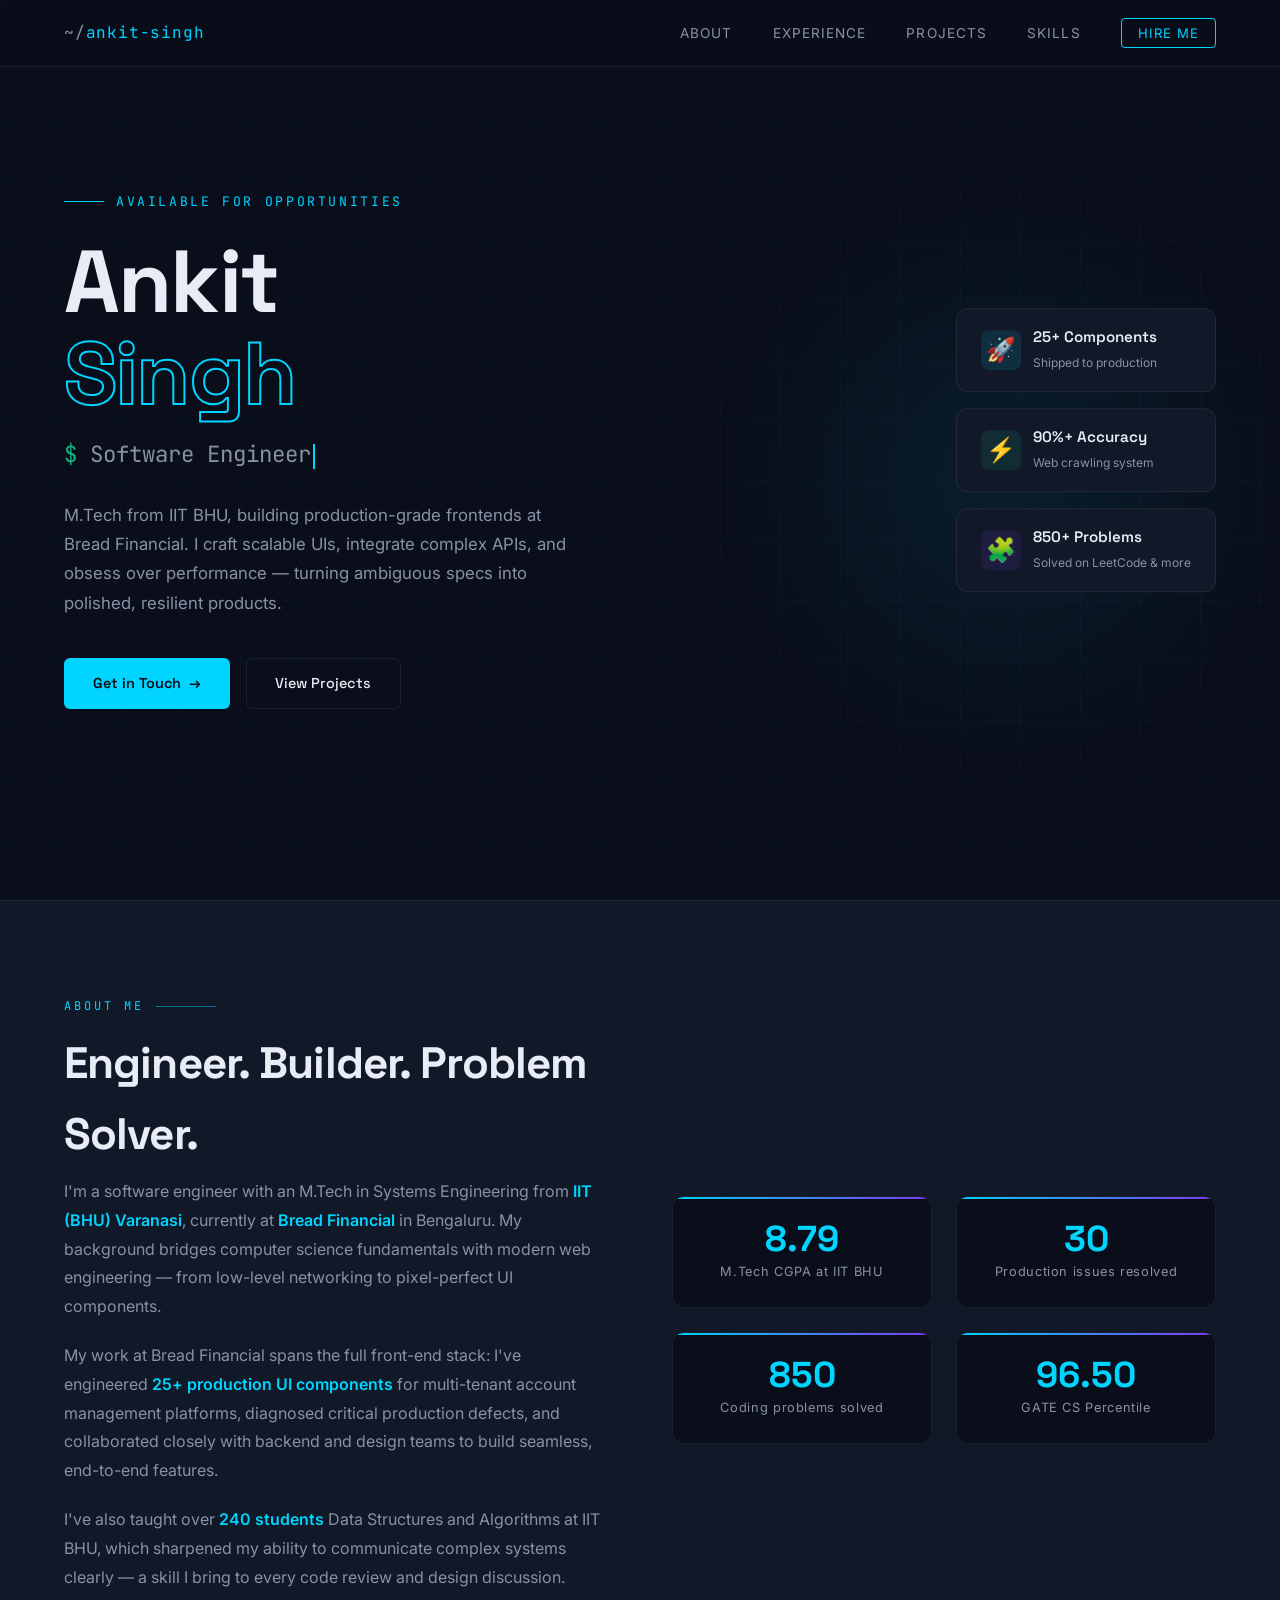
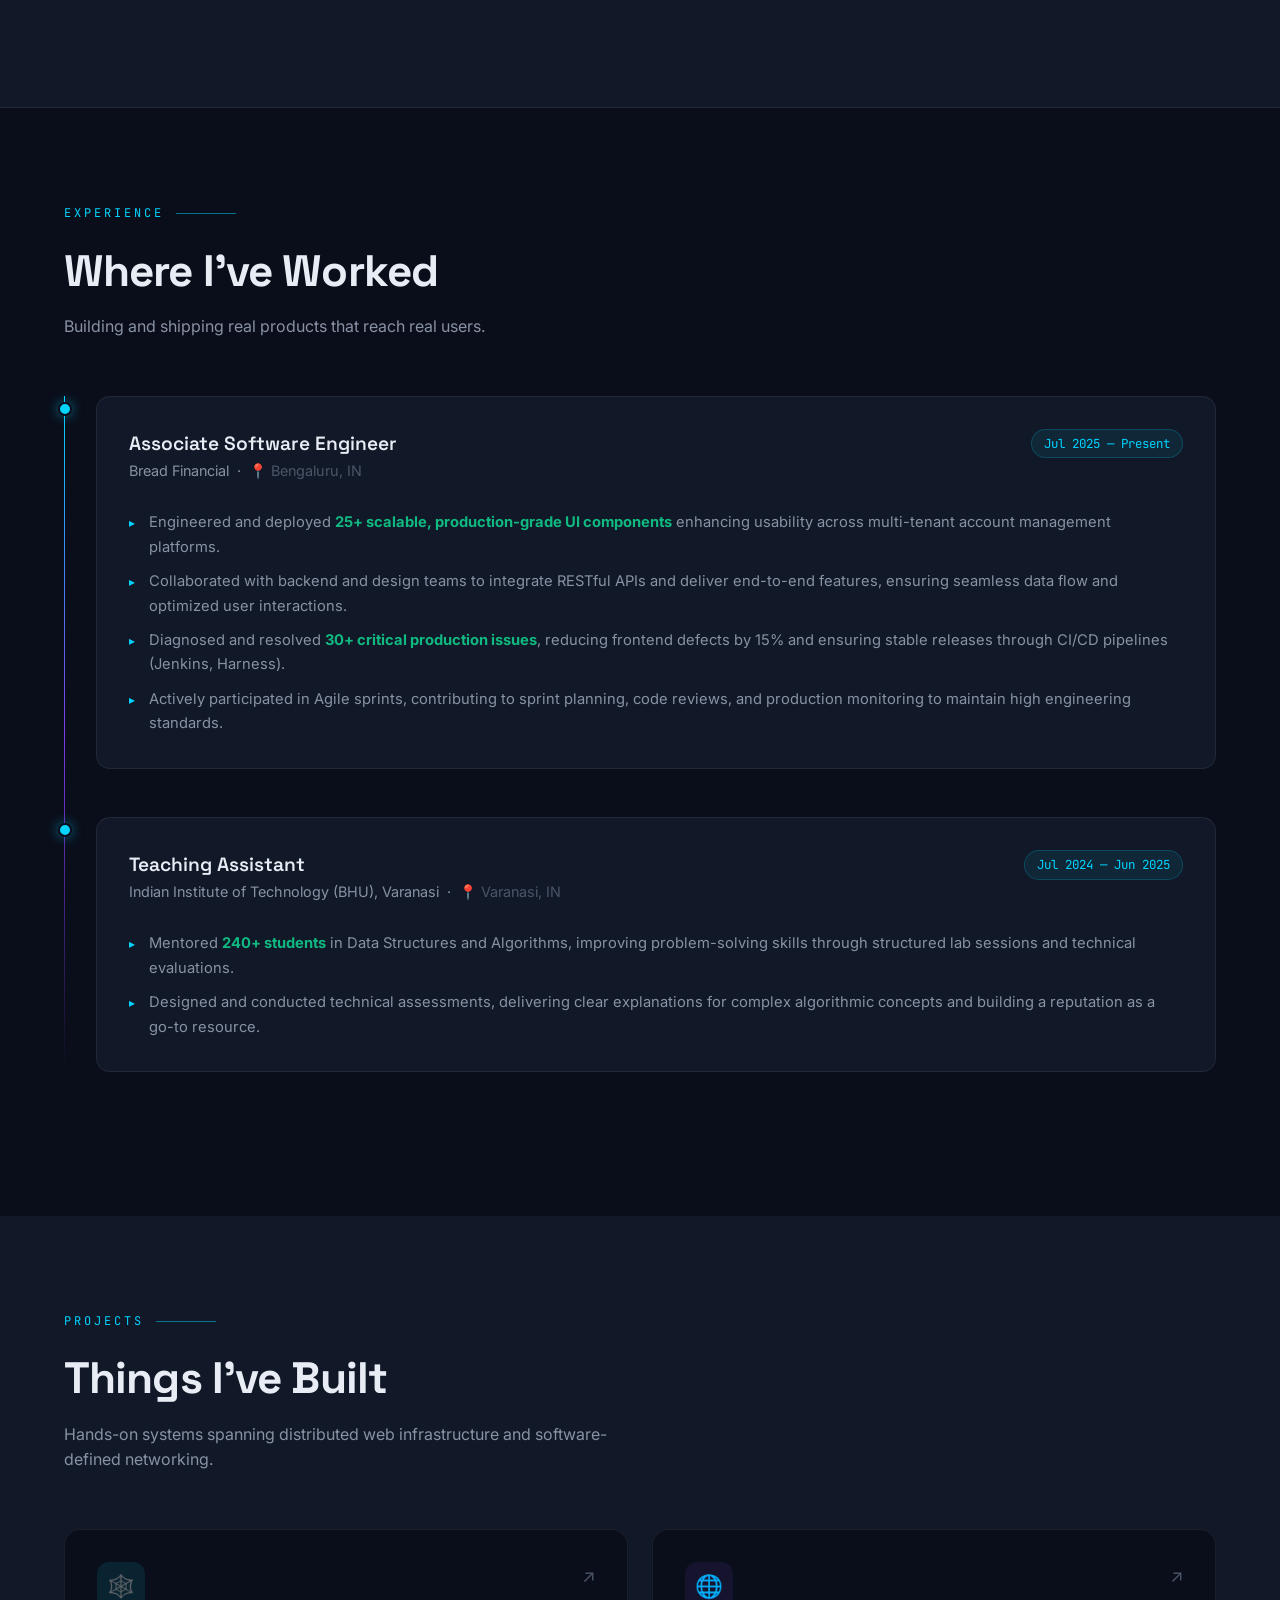
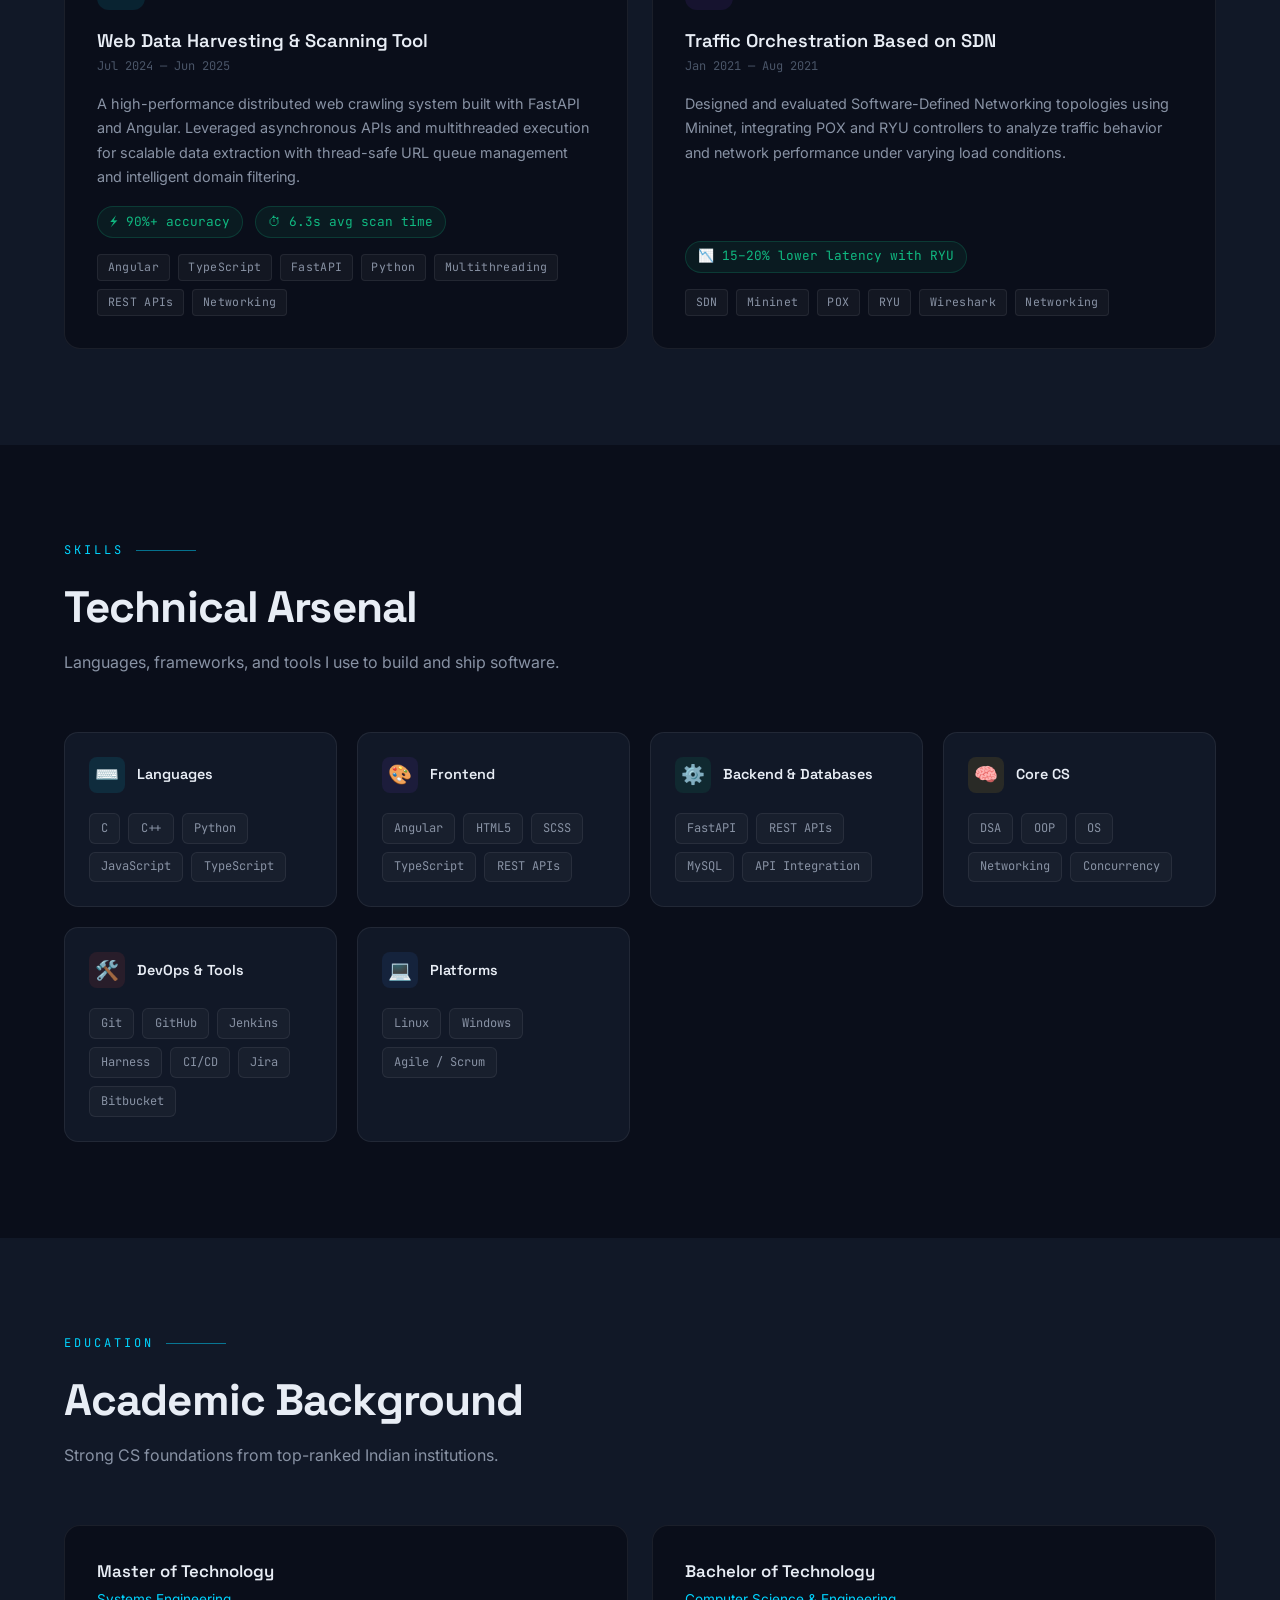
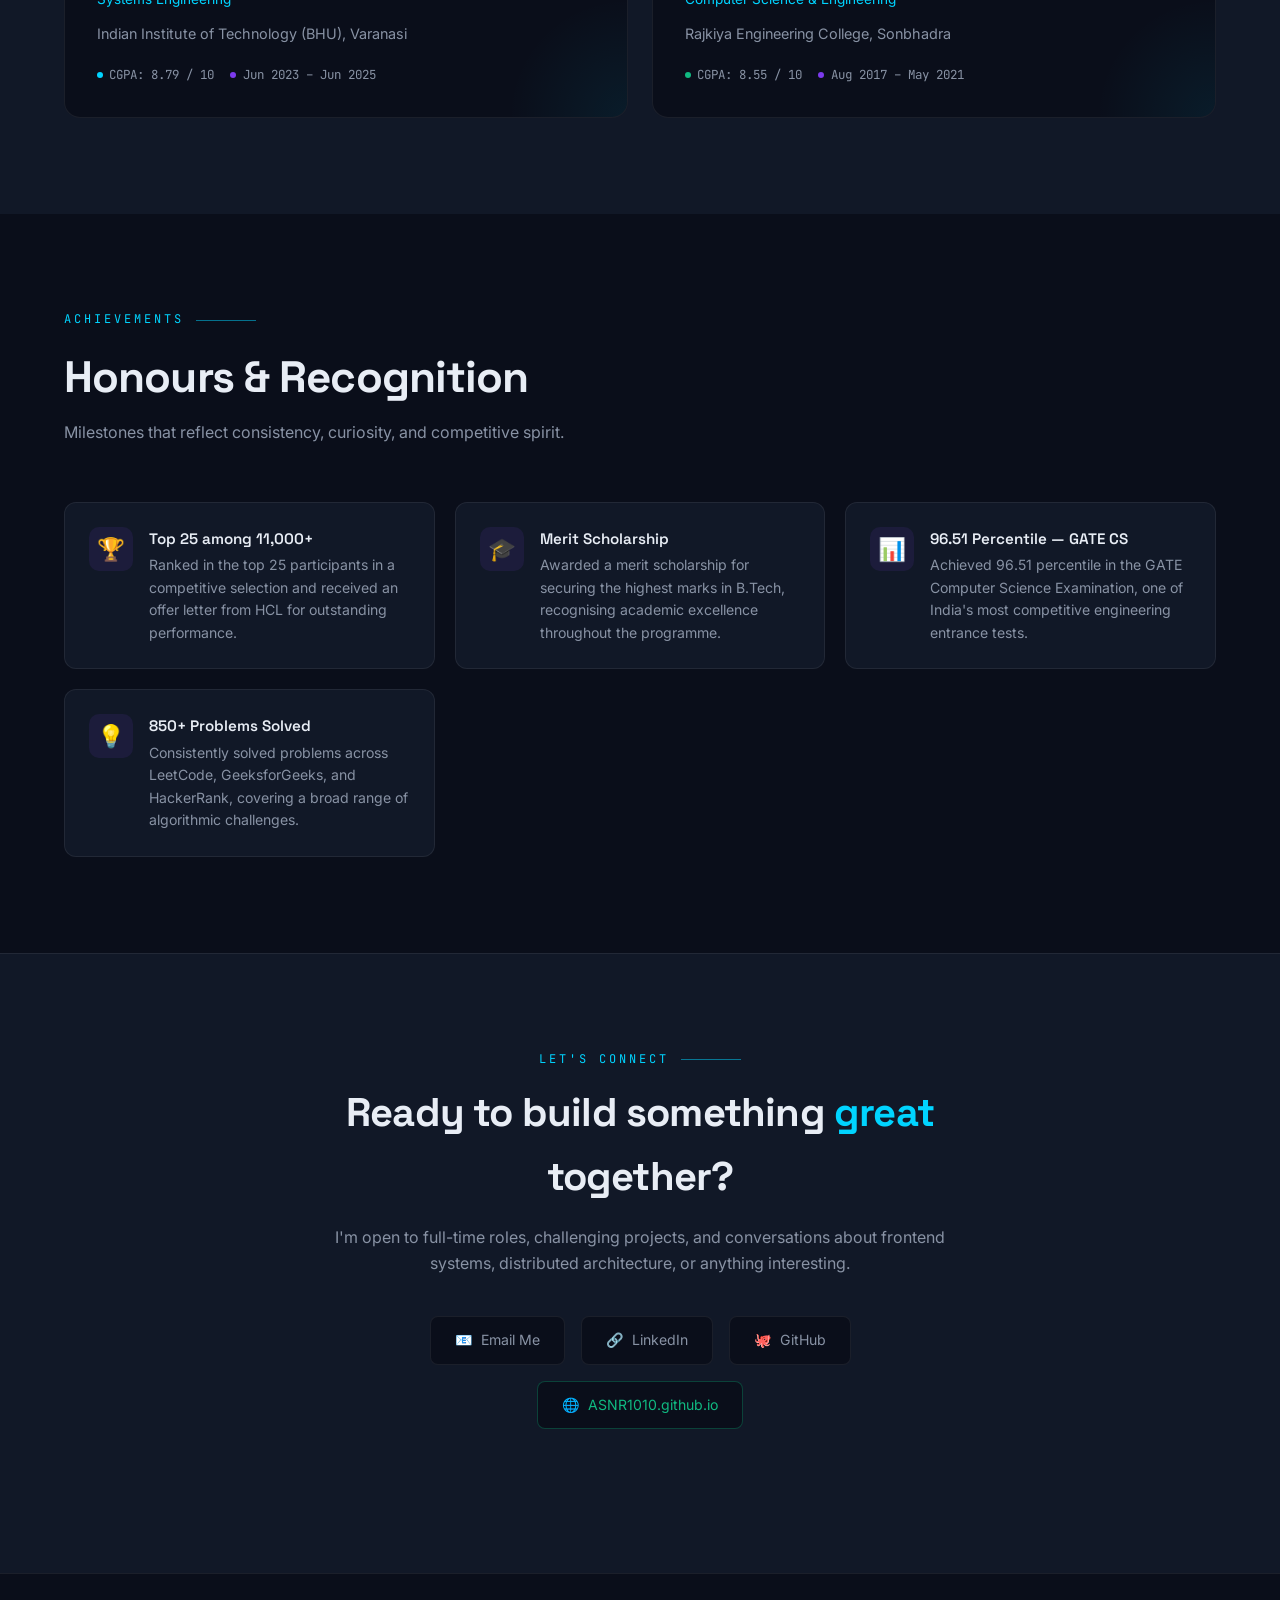
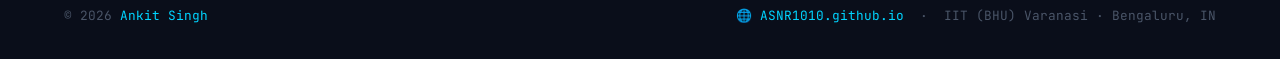
==== commit 5f860ea5: "Revise footer and contact information Updated footer and contact links, removed direct phone number." ====
--- a/index.html
+++ b/index.html
@@ -1007,6 +1007,9 @@
     <li><a href="#skills">Skills</a></li>
     <li><a href="#contact" class="nav-cta">Hire Me</a></li>
   </ul>
+  <!-- Portfolio URL pill shown in nav -->
+  <a href="https://ASNR1010.github.io" target="_blank" rel="noopener" style="font-family:var(--font-mono);font-size:0.75rem;color:var(--accent3);border:1px solid rgba(16,185,129,0.3);padding:0.3rem 0.85rem;border-radius:100px;text-decoration:none;letter-spacing:0.05em;display:none;" id="navUrl">🌐 ASNR1010.github.io</a>
+  </ul>
 </nav>
 
 <!-- HERO -->
@@ -1407,21 +1410,20 @@
       <a href="https://github.com/ASNR1010" target="_blank" rel="noopener" class="contact-link">
         <span>🐙</span> GitHub
       </a>
-      <a href="tel:+917570812859" class="contact-link">
-        <span>📞</span> +91 75708 12859
+      <a href="https://ASNR1010.github.io" target="_blank" rel="noopener" class="contact-link" style="border-color:rgba(16,185,129,0.3);color:var(--accent3);">
+        <span>🌐</span> ASNR1010.github.io
       </a>
     </div>
-
-    <p style="font-size:0.85rem;color:var(--text-dim)">
-      Or reach me directly at <a href="mailto:ankitsingh341217@gmail.com" class="contact-email">ankitsingh341217@gmail.com</a>
-    </p>
   </div>
 </section>
 
 <!-- FOOTER -->
 <footer>
-  <p>© 2025 <span>Ankit Singh</span> — Built with vanilla HTML, CSS &amp; JS</p>
-  <p>IIT (BHU) Varanasi · Bengaluru, IN</p>
+  <p>© 2026 <span>Ankit Singh</span></p>
+  <p>
+    <a href="https://ASNR1010.github.io" target="_blank" rel="noopener" style="color:var(--accent);text-decoration:none;font-family:var(--font-mono);">🌐 ASNR1010.github.io</a>
+    &nbsp;·&nbsp; IIT (BHU) Varanasi · Bengaluru, IN
+  </p>
 </footer>
 
 <!-- BACK TO TOP -->
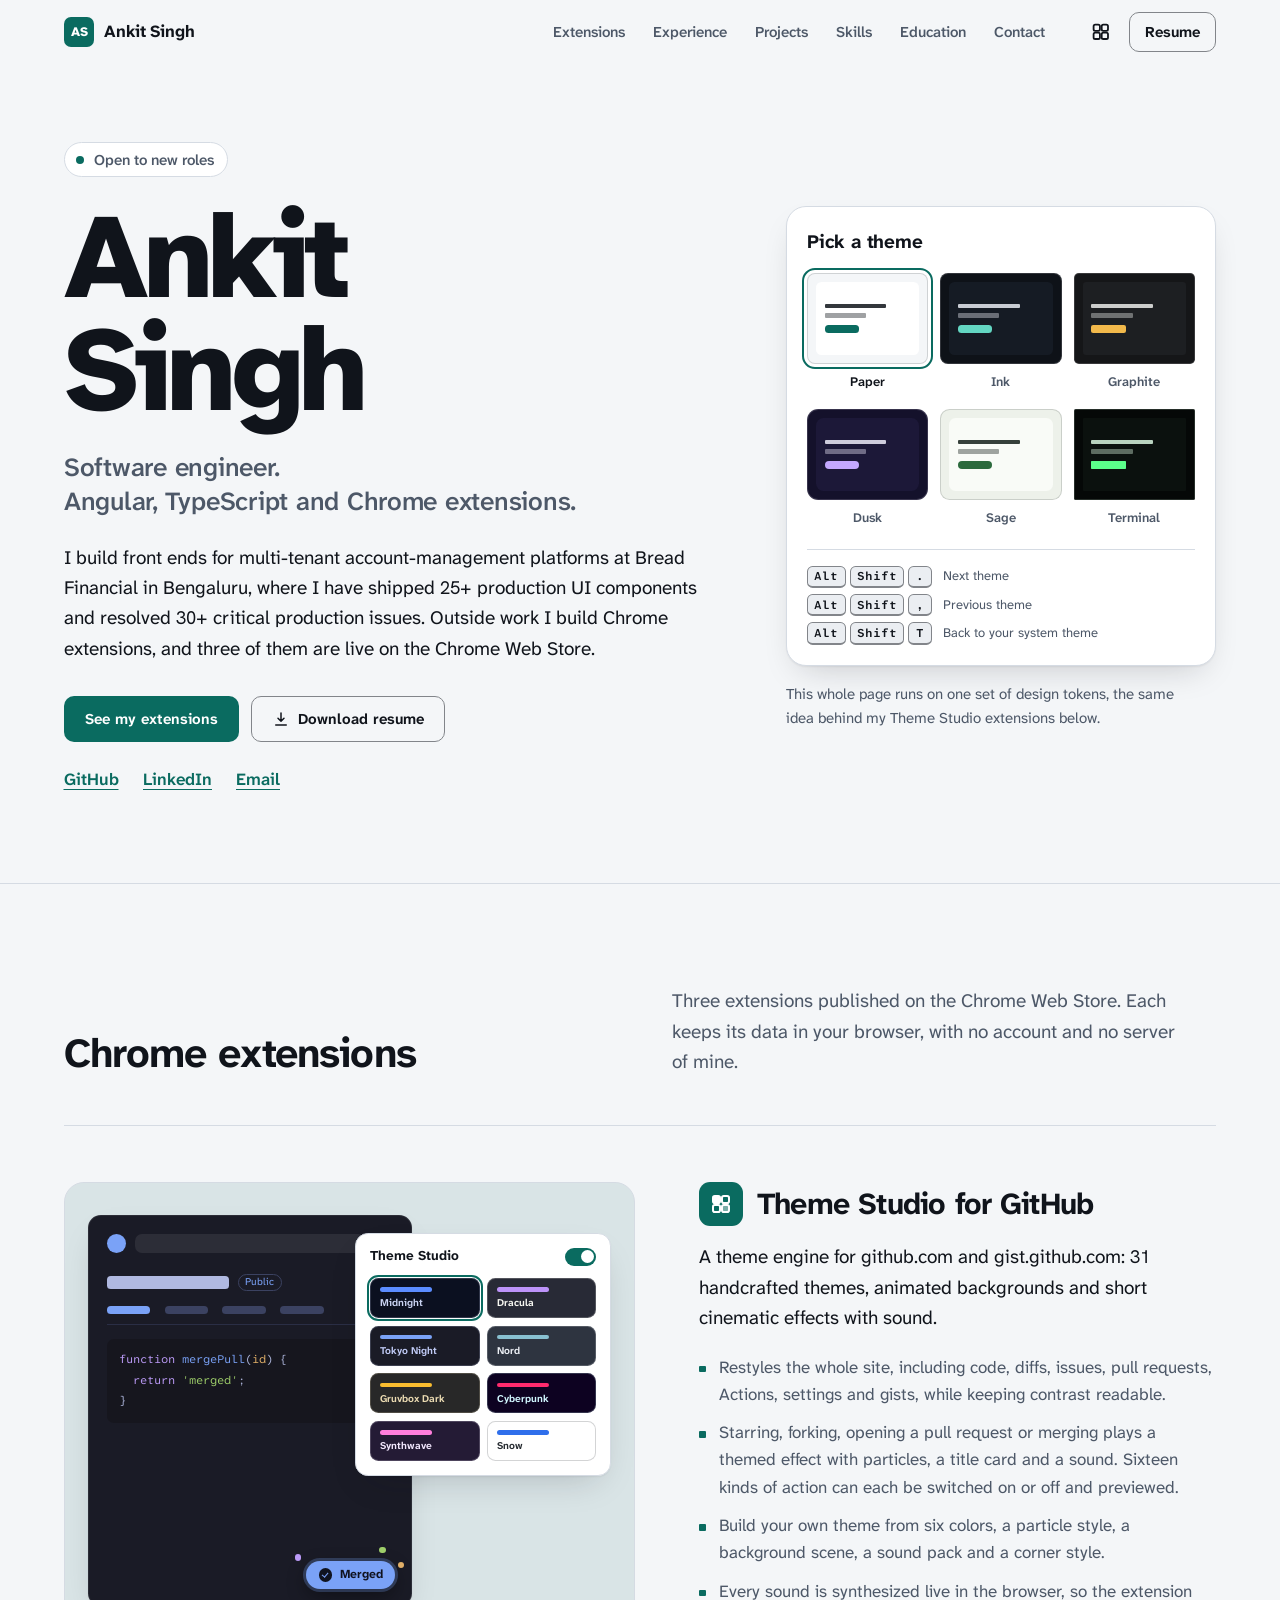
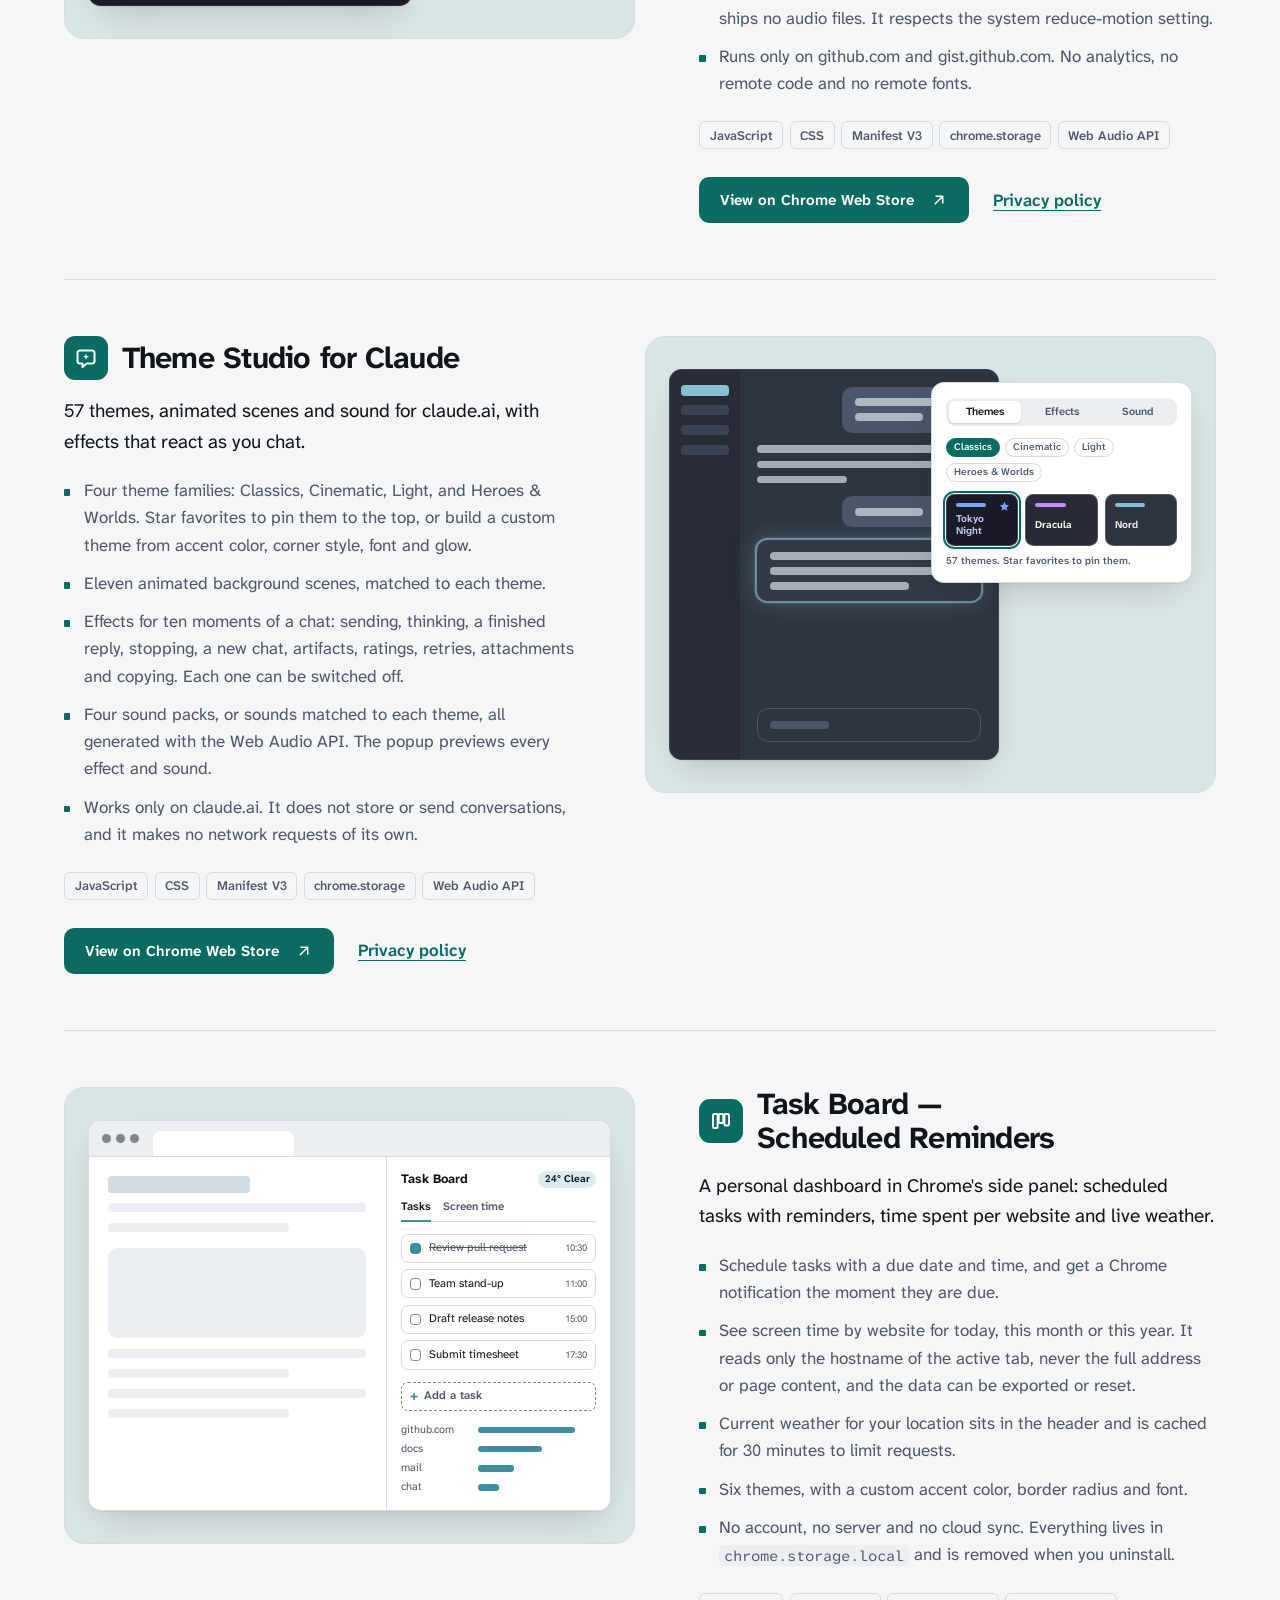
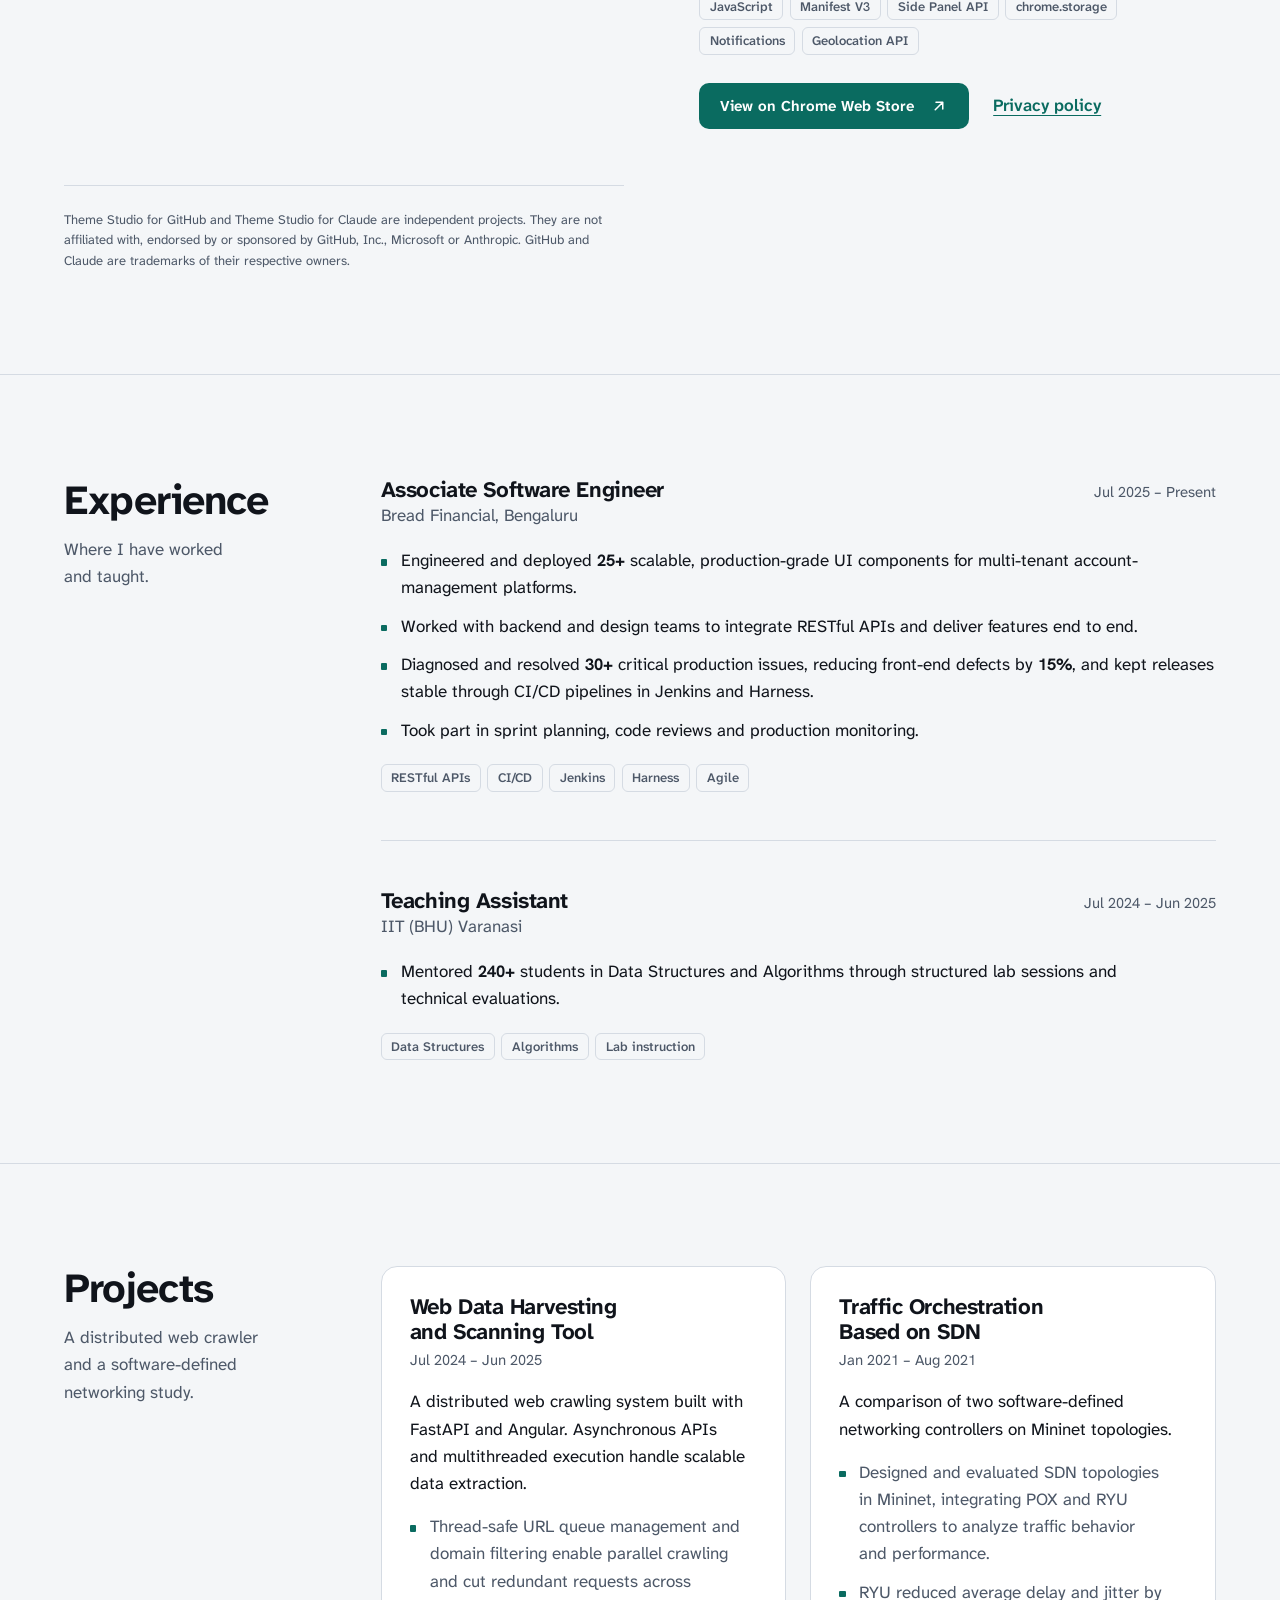
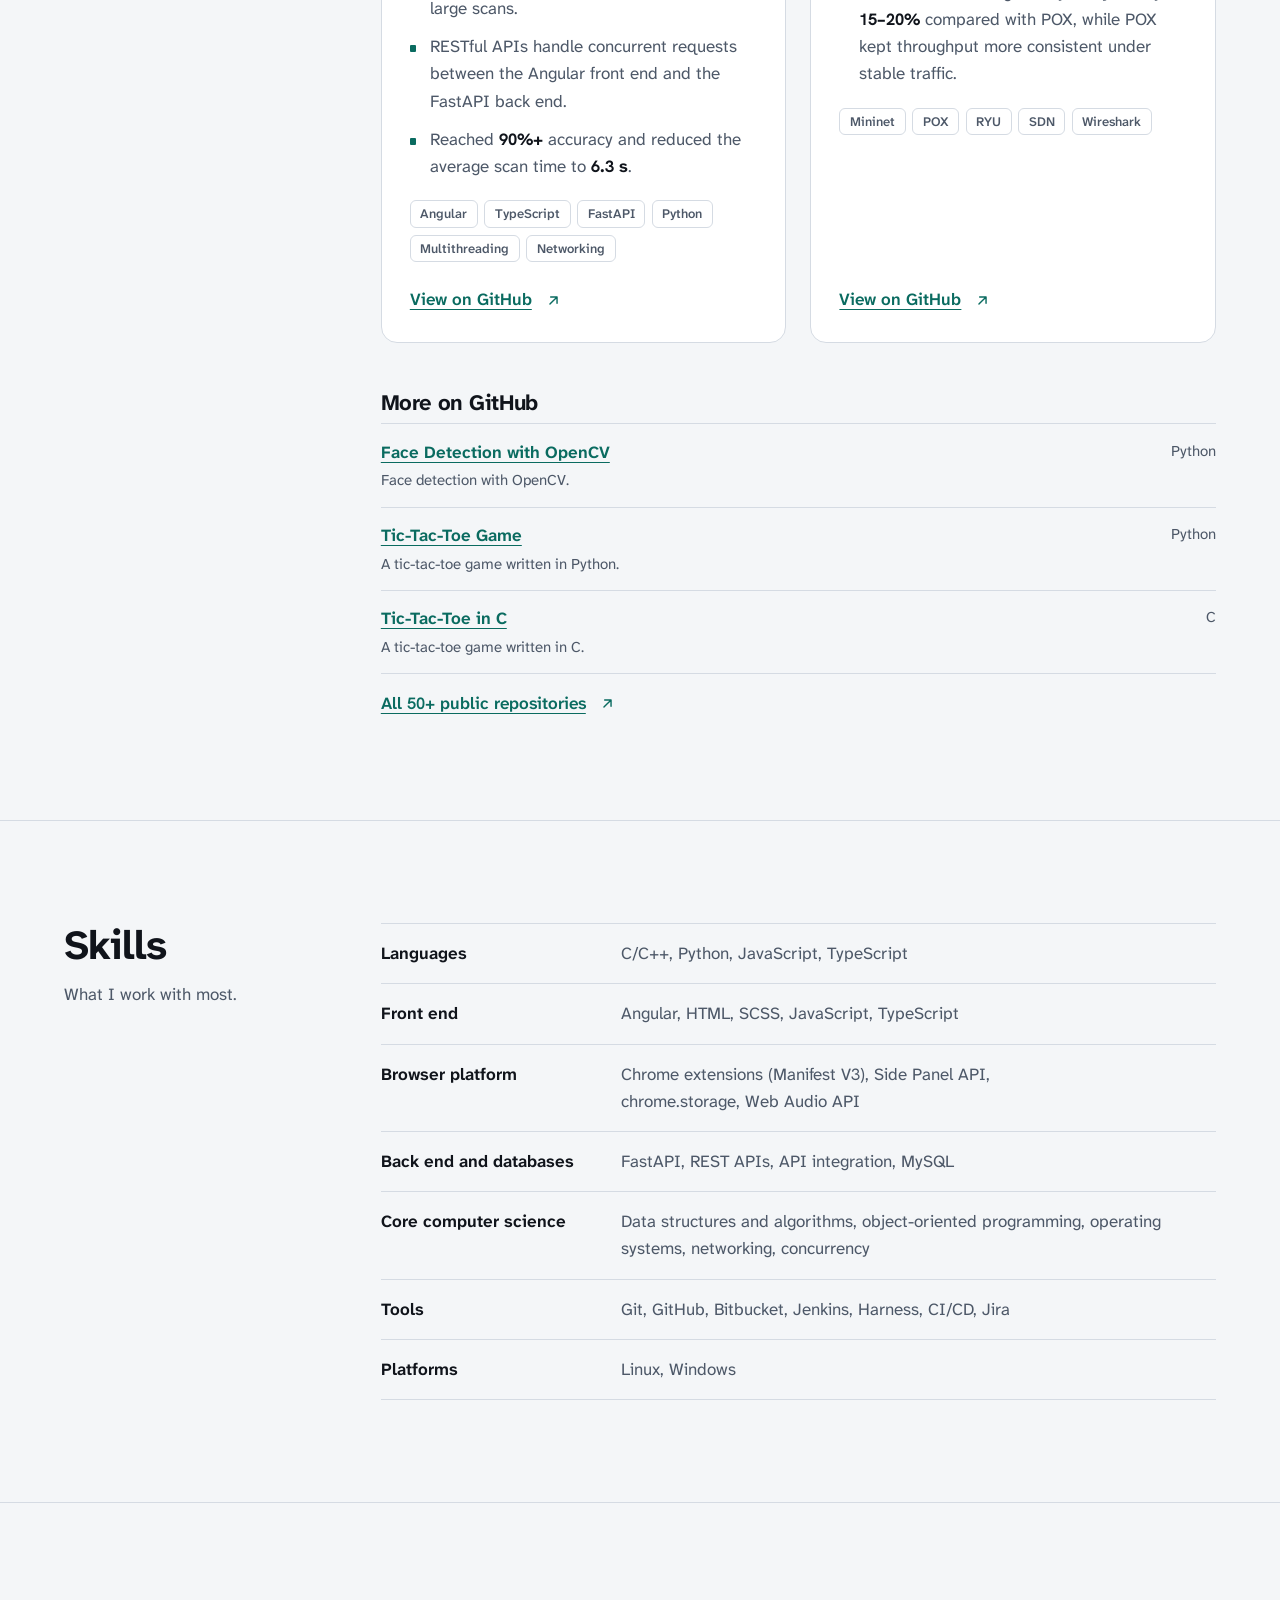
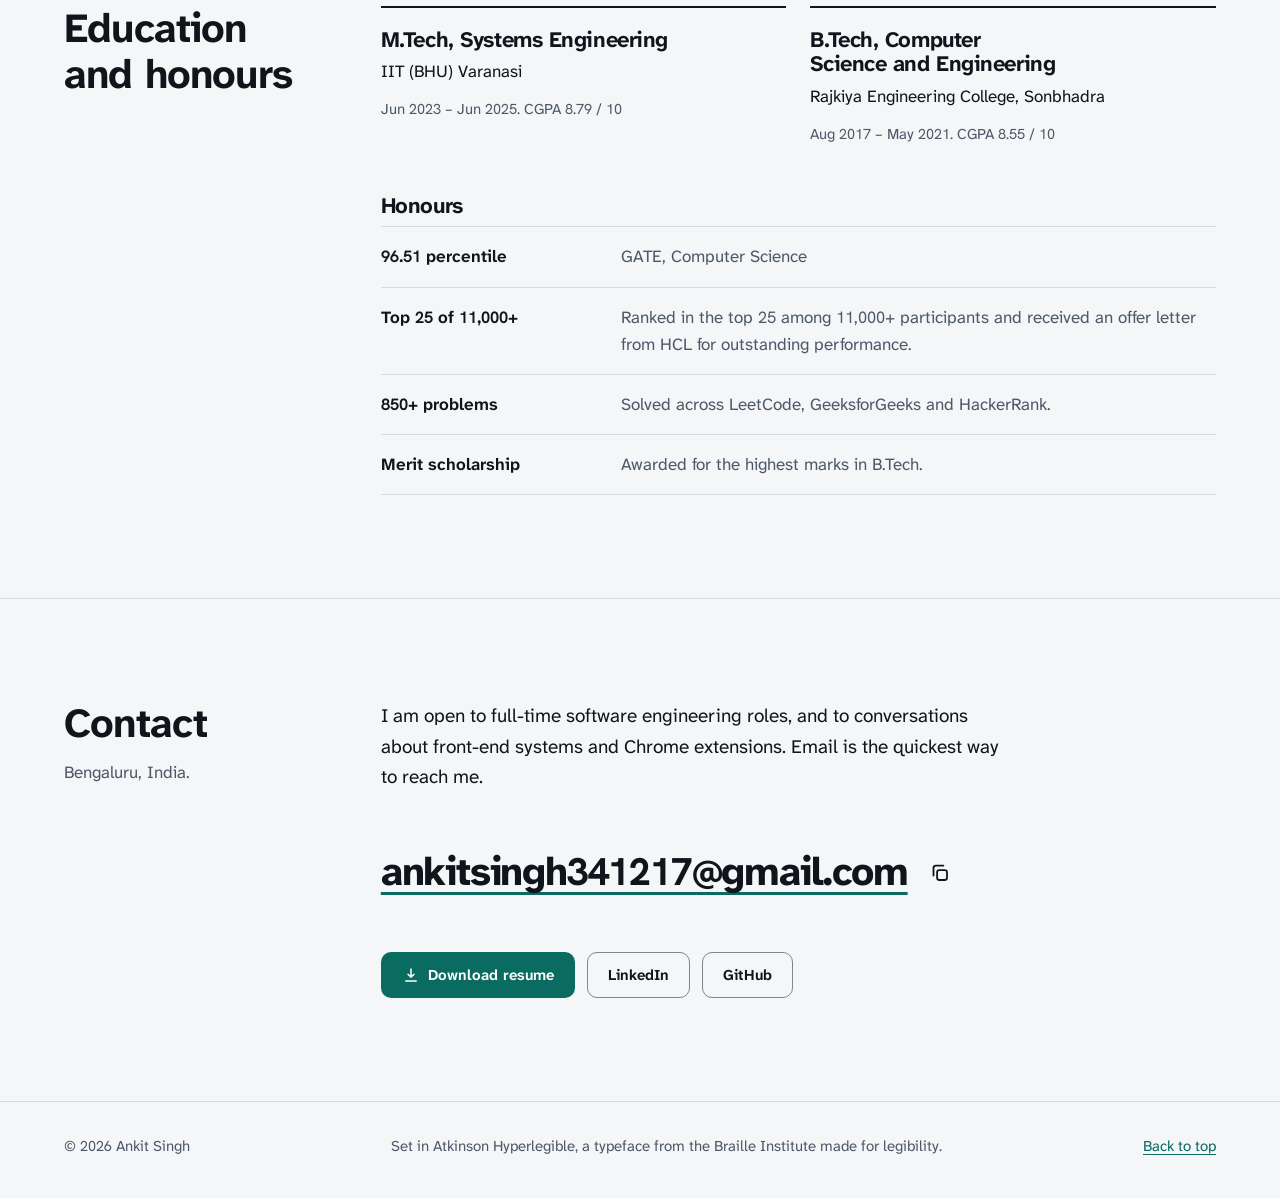
==== commit b8608936: "Rebuild portfolio" ====
--- a/index.html
+++ b/index.html
@@ -1,1598 +1,705 @@
-<!DOCTYPE html>
+<!doctype html>
 <html lang="en">
 <head>
-  <meta charset="UTF-8" />
-  <meta name="viewport" content="width=device-width, initial-scale=1.0" />
-  <title>Ankit Singh — Software Engineer</title>
-  <link rel="preconnect" href="https://fonts.googleapis.com" />
-  <link rel="preconnect" href="https://fonts.gstatic.com" crossorigin />
-  <link href="https://fonts.googleapis.com/css2?family=Space+Grotesk:wght@300;400;500;600;700&family=Inter:wght@300;400;500;600&family=JetBrains+Mono:wght@400;500&display=swap" rel="stylesheet" />
-  <style>
-    /* ── TOKEN SYSTEM ── */
-    :root {
-      --bg: #0A0E1A;
-      --bg-card: #111827;
-      --bg-card2: #1a2235;
-      --accent: #00D4FF;
-      --accent2: #7C3AED;
-      --accent3: #10B981;
-      --text: #E8EDF5;
-      --text-muted: #8892A4;
-      --text-dim: #4A5568;
-      --border: rgba(255,255,255,0.07);
-      --glow: 0 0 40px rgba(0, 212, 255, 0.15);
-      --font-display: 'Space Grotesk', sans-serif;
-      --font-body: 'Inter', sans-serif;
-      --font-mono: 'JetBrains Mono', monospace;
-    }
-
-    *, *::before, *::after { box-sizing: border-box; margin: 0; padding: 0; }
-
-    html { scroll-behavior: smooth; }
-
-    body {
-      background: var(--bg);
-      color: var(--text);
-      font-family: var(--font-body);
-      line-height: 1.6;
-      overflow-x: hidden;
-    }
-
-    /* ── SCROLLBAR ── */
-    ::-webkit-scrollbar { width: 4px; }
-    ::-webkit-scrollbar-track { background: var(--bg); }
-    ::-webkit-scrollbar-thumb { background: var(--accent); border-radius: 2px; }
-
-    /* ── NAV ── */
-    nav {
-      position: fixed;
-      top: 0; left: 0; right: 0;
-      z-index: 100;
-      display: flex;
-      justify-content: space-between;
-      align-items: center;
-      padding: 1.25rem 5vw;
-      background: rgba(10, 14, 26, 0.85);
-      backdrop-filter: blur(16px);
-      border-bottom: 1px solid var(--border);
-      transition: all 0.3s;
-    }
-
-    .nav-logo {
-      font-family: var(--font-mono);
-      font-size: 1rem;
-      color: var(--accent);
-      letter-spacing: 0.05em;
-    }
-
-    .nav-logo span { color: var(--text-muted); }
-
-    .nav-links {
-      display: flex;
-      gap: 2.5rem;
-      list-style: none;
-    }
-
-    .nav-links a {
-      font-family: var(--font-body);
-      font-size: 0.85rem;
-      color: var(--text-muted);
-      text-decoration: none;
-      letter-spacing: 0.08em;
-      text-transform: uppercase;
-      transition: color 0.2s;
-    }
-
-    .nav-links a:hover { color: var(--accent); }
-
-    .nav-cta {
-      font-size: 0.82rem !important;
-      color: var(--accent) !important;
-      border: 1px solid var(--accent) !important;
-      padding: 0.4rem 1rem;
-      border-radius: 4px;
-      transition: background 0.2s, color 0.2s !important;
-    }
-
-    .nav-cta:hover {
-      background: var(--accent) !important;
-      color: var(--bg) !important;
-    }
-
-    /* ── HERO ── */
-    .hero {
-      min-height: 100vh;
-      display: flex;
-      align-items: center;
-      padding: 0 5vw;
-      position: relative;
-      overflow: hidden;
-    }
-
-    /* Grid overlay */
-    .hero::before {
-      content: '';
-      position: absolute;
-      inset: 0;
-      background-image:
-        linear-gradient(rgba(0, 212, 255, 0.03) 1px, transparent 1px),
-        linear-gradient(90deg, rgba(0, 212, 255, 0.03) 1px, transparent 1px);
-      background-size: 60px 60px;
-      pointer-events: none;
-    }
-
-    /* Radial glow */
-    .hero::after {
-      content: '';
-      position: absolute;
-      top: 20%; left: 55%;
-      width: 600px; height: 600px;
-      background: radial-gradient(circle, rgba(0, 212, 255, 0.08) 0%, transparent 70%);
-      pointer-events: none;
-    }
-
-    .hero-content {
-      max-width: 720px;
-      position: relative;
-      z-index: 1;
-    }
-
-    .hero-eyebrow {
-      font-family: var(--font-mono);
-      font-size: 0.82rem;
-      color: var(--accent);
-      letter-spacing: 0.2em;
-      text-transform: uppercase;
-      margin-bottom: 1.5rem;
-      display: flex;
-      align-items: center;
-      gap: 0.75rem;
-    }
-
-    .hero-eyebrow::before {
-      content: '';
-      display: inline-block;
-      width: 40px; height: 1px;
-      background: var(--accent);
-    }
-
-    .hero-name {
-      font-family: var(--font-display);
-      font-size: clamp(3rem, 7vw, 5.5rem);
-      font-weight: 700;
-      line-height: 1.05;
-      letter-spacing: -0.02em;
-      margin-bottom: 1rem;
-    }
-
-    .hero-name .first { color: var(--text); }
-    .hero-name .last {
-      color: transparent;
-      -webkit-text-stroke: 2px var(--accent);
-    }
-
-    .hero-terminal {
-      font-family: var(--font-mono);
-      font-size: clamp(1rem, 2.5vw, 1.4rem);
-      color: var(--text-muted);
-      margin-bottom: 1.75rem;
-      min-height: 2rem;
-    }
-
-    .hero-terminal .prompt { color: var(--accent3); }
-    .hero-terminal .cursor {
-      display: inline-block;
-      width: 2px; height: 1.1em;
-      background: var(--accent);
-      animation: blink 1s step-end infinite;
-      vertical-align: text-bottom;
-      margin-left: 2px;
-    }
-
-    @keyframes blink { 0%,100%{opacity:1} 50%{opacity:0} }
-
-    .hero-desc {
-      font-size: 1.05rem;
-      color: var(--text-muted);
-      max-width: 520px;
-      line-height: 1.75;
-      margin-bottom: 2.5rem;
-    }
-
-    .hero-actions {
-      display: flex;
-      gap: 1rem;
-      flex-wrap: wrap;
-    }
-
-    .btn-primary {
-      display: inline-flex;
-      align-items: center;
-      gap: 0.5rem;
-      padding: 0.8rem 1.8rem;
-      background: var(--accent);
-      color: var(--bg);
-      font-family: var(--font-display);
-      font-weight: 600;
-      font-size: 0.9rem;
-      text-decoration: none;
-      border-radius: 6px;
-      transition: transform 0.2s, box-shadow 0.2s;
-    }
-
-    .btn-primary:hover {
-      transform: translateY(-2px);
-      box-shadow: 0 8px 30px rgba(0, 212, 255, 0.4);
-    }
-
-    .btn-secondary {
-      display: inline-flex;
-      align-items: center;
-      gap: 0.5rem;
-      padding: 0.8rem 1.8rem;
-      border: 1px solid var(--border);
-      color: var(--text);
-      font-family: var(--font-display);
-      font-weight: 500;
-      font-size: 0.9rem;
-      text-decoration: none;
-      border-radius: 6px;
-      transition: border-color 0.2s, color 0.2s;
-    }
-
-    .btn-secondary:hover {
-      border-color: var(--accent);
-      color: var(--accent);
-    }
-
-    /* Floating badges */
-    .hero-badge {
-      position: absolute;
-      right: 5vw;
-      top: 50%;
-      transform: translateY(-50%);
-      display: flex;
-      flex-direction: column;
-      gap: 1rem;
-      z-index: 1;
-    }
-
-    .badge {
-      background: var(--bg-card);
-      border: 1px solid var(--border);
-      border-radius: 12px;
-      padding: 1rem 1.5rem;
-      display: flex;
-      align-items: center;
-      gap: 0.75rem;
-      min-width: 200px;
-      animation: float 6s ease-in-out infinite;
-    }
-
-    .badge:nth-child(2) { animation-delay: -2s; }
-    .badge:nth-child(3) { animation-delay: -4s; }
-
-    @keyframes float {
-      0%,100%{transform:translateY(0)} 50%{transform:translateY(-8px)}
-    }
-
-    .badge-icon {
-      font-size: 1.5rem;
-      width: 2.5rem; height: 2.5rem;
-      display: flex; align-items: center; justify-content: center;
-      border-radius: 8px;
-      flex-shrink: 0;
-    }
-
-    .badge-icon.cyan { background: rgba(0,212,255,0.12); }
-    .badge-icon.purple { background: rgba(124,58,237,0.12); }
-    .badge-icon.green { background: rgba(16,185,129,0.12); }
-
-    .badge-text strong {
-      display: block;
-      font-family: var(--font-display);
-      font-weight: 600;
-      font-size: 0.95rem;
-    }
-
-    .badge-text span {
-      font-size: 0.75rem;
-      color: var(--text-muted);
-    }
-
-    /* ── SECTION BASE ── */
-    section { padding: 6rem 5vw; }
-
-    .section-label {
-      font-family: var(--font-mono);
-      font-size: 0.75rem;
-      color: var(--accent);
-      letter-spacing: 0.25em;
-      text-transform: uppercase;
-      margin-bottom: 0.75rem;
-      display: flex;
-      align-items: center;
-      gap: 0.75rem;
-    }
-
-    .section-label::after {
-      content: '';
-      flex: 1;
-      max-width: 60px;
-      height: 1px;
-      background: var(--accent);
-      opacity: 0.5;
-    }
-
-    .section-title {
-      font-family: var(--font-display);
-      font-size: clamp(1.8rem, 4vw, 2.75rem);
-      font-weight: 700;
-      letter-spacing: -0.02em;
-      margin-bottom: 0.5rem;
-    }
-
-    .section-sub {
-      font-size: 1rem;
-      color: var(--text-muted);
-      max-width: 560px;
-      margin-bottom: 3.5rem;
-    }
-
-    /* ── ABOUT ── */
-    .about {
-      background: var(--bg-card);
-      border-top: 1px solid var(--border);
-      border-bottom: 1px solid var(--border);
-    }
-
-    .about-grid {
-      display: grid;
-      grid-template-columns: 1fr 1fr;
-      gap: 4rem;
-      align-items: center;
-    }
-
-    .about-text p {
-      font-size: 1rem;
-      color: var(--text-muted);
-      line-height: 1.8;
-      margin-bottom: 1.25rem;
-    }
-
-    .about-text p strong { color: var(--accent); font-weight: 600; }
-
-    .about-stats {
-      display: grid;
-      grid-template-columns: 1fr 1fr;
-      gap: 1.5rem;
-    }
-
-    .stat-card {
-      background: var(--bg);
-      border: 1px solid var(--border);
-      border-radius: 12px;
-      padding: 1.5rem;
-      text-align: center;
-      position: relative;
-      overflow: hidden;
-      transition: border-color 0.3s, transform 0.3s;
-    }
-
-    .stat-card:hover {
-      border-color: var(--accent);
-      transform: translateY(-4px);
-    }
-
-    .stat-card::before {
-      content: '';
-      position: absolute;
-      top: 0; left: 0; right: 0;
-      height: 2px;
-      background: linear-gradient(90deg, var(--accent), var(--accent2));
-    }
-
-    .stat-num {
-      font-family: var(--font-display);
-      font-size: 2.25rem;
-      font-weight: 700;
-      color: var(--accent);
-      line-height: 1;
-      margin-bottom: 0.35rem;
-    }
-
-    .stat-label {
-      font-size: 0.8rem;
-      color: var(--text-muted);
-      letter-spacing: 0.05em;
-    }
-
-    /* ── EXPERIENCE ── */
-    .experience { background: var(--bg); }
-
-    .timeline {
-      position: relative;
-      padding-left: 2rem;
-    }
-
-    .timeline::before {
-      content: '';
-      position: absolute;
-      left: 0; top: 0; bottom: 0;
-      width: 1px;
-      background: linear-gradient(180deg, var(--accent), var(--accent2), transparent);
-    }
-
-    .timeline-item {
-      position: relative;
-      margin-bottom: 3rem;
-      opacity: 0;
-      transform: translateX(-20px);
-      transition: opacity 0.6s, transform 0.6s;
-    }
-
-    .timeline-item.visible { opacity: 1; transform: translateX(0); }
-
-    .timeline-dot {
-      position: absolute;
-      left: -2.35rem;
-      top: 0.4rem;
-      width: 14px; height: 14px;
-      border-radius: 50%;
-      background: var(--accent);
-      border: 2px solid var(--bg);
-      box-shadow: 0 0 12px rgba(0, 212, 255, 0.5);
-    }
-
-    .timeline-card {
-      background: var(--bg-card);
-      border: 1px solid var(--border);
-      border-radius: 14px;
-      padding: 2rem;
-      transition: border-color 0.3s, box-shadow 0.3s;
-    }
-
-    .timeline-card:hover {
-      border-color: rgba(0, 212, 255, 0.3);
-      box-shadow: var(--glow);
-    }
-
-    .timeline-header {
-      display: flex;
-      justify-content: space-between;
-      align-items: flex-start;
-      flex-wrap: wrap;
-      gap: 0.5rem;
-      margin-bottom: 0.5rem;
-    }
-
-    .timeline-role {
-      font-family: var(--font-display);
-      font-size: 1.2rem;
-      font-weight: 600;
-    }
-
-    .timeline-date {
-      font-family: var(--font-mono);
-      font-size: 0.78rem;
-      color: var(--accent);
-      background: rgba(0, 212, 255, 0.08);
-      padding: 0.25rem 0.75rem;
-      border-radius: 100px;
-      border: 1px solid rgba(0, 212, 255, 0.2);
-      white-space: nowrap;
-    }
-
-    .timeline-company {
-      font-size: 0.9rem;
-      color: var(--text-muted);
-      margin-bottom: 1.25rem;
-    }
-
-    .timeline-company .loc { color: var(--text-dim); }
-
-    .timeline-bullets {
-      list-style: none;
-      display: flex;
-      flex-direction: column;
-      gap: 0.65rem;
-    }
-
-    .timeline-bullets li {
-      font-size: 0.92rem;
-      color: var(--text-muted);
-      line-height: 1.65;
-      padding-left: 1.25rem;
-      position: relative;
-    }
-
-    .timeline-bullets li::before {
-      content: '▸';
-      position: absolute;
-      left: 0;
-      color: var(--accent);
-      font-size: 0.75rem;
-      top: 0.15rem;
-    }
-
-    .timeline-bullets li strong { color: var(--accent3); }
-
-    /* ── PROJECTS ── */
-    .projects { background: var(--bg-card); }
-
-    .projects-grid {
-      display: grid;
-      grid-template-columns: repeat(auto-fill, minmax(420px, 1fr));
-      gap: 1.5rem;
-    }
-
-    .project-card {
-      background: var(--bg);
-      border: 1px solid var(--border);
-      border-radius: 16px;
-      padding: 2rem;
-      display: flex;
-      flex-direction: column;
-      gap: 1rem;
-      transition: border-color 0.3s, transform 0.3s, box-shadow 0.3s;
-      cursor: pointer;
-      position: relative;
-      overflow: hidden;
-    }
-
-    .project-card::before {
-      content: '';
-      position: absolute;
-      inset: 0;
-      background: linear-gradient(135deg, rgba(0,212,255,0.03) 0%, transparent 60%);
-      opacity: 0;
-      transition: opacity 0.3s;
-    }
-
-    .project-card:hover {
-      border-color: rgba(0, 212, 255, 0.4);
-      transform: translateY(-6px);
-      box-shadow: 0 20px 60px rgba(0, 0, 0, 0.4), 0 0 30px rgba(0, 212, 255, 0.1);
-    }
-
-    .project-card:hover::before { opacity: 1; }
-
-    .project-header {
-      display: flex;
-      justify-content: space-between;
-      align-items: flex-start;
-    }
-
-    .project-icon {
-      width: 48px; height: 48px;
-      border-radius: 12px;
-      display: flex; align-items: center; justify-content: center;
-      font-size: 1.4rem;
-    }
-
-    .project-icon.cyan { background: rgba(0,212,255,0.1); }
-    .project-icon.purple { background: rgba(124,58,237,0.1); }
-
-    .project-link {
-      color: var(--text-dim);
-      text-decoration: none;
-      font-size: 1.1rem;
-      transition: color 0.2s;
-    }
-
-    .project-card:hover .project-link { color: var(--accent); }
-
-    .project-title {
-      font-family: var(--font-display);
-      font-size: 1.15rem;
-      font-weight: 600;
-    }
-
-    .project-period {
-      font-family: var(--font-mono);
-      font-size: 0.75rem;
-      color: var(--text-dim);
-      margin-top: 0.1rem;
-    }
-
-    .project-desc {
-      font-size: 0.9rem;
-      color: var(--text-muted);
-      line-height: 1.7;
-      flex: 1;
-    }
-
-    .project-metric {
-      display: inline-flex;
-      align-items: center;
-      gap: 0.4rem;
-      font-family: var(--font-mono);
-      font-size: 0.8rem;
-      color: var(--accent3);
-      background: rgba(16, 185, 129, 0.08);
-      padding: 0.3rem 0.75rem;
-      border-radius: 100px;
-      border: 1px solid rgba(16, 185, 129, 0.2);
-    }
-
-    .project-tags {
-      display: flex;
-      flex-wrap: wrap;
-      gap: 0.5rem;
-    }
-
-    .tag {
-      font-family: var(--font-mono);
-      font-size: 0.72rem;
-      color: var(--text-muted);
-      background: rgba(255,255,255,0.04);
-      border: 1px solid var(--border);
-      padding: 0.2rem 0.6rem;
-      border-radius: 4px;
-      letter-spacing: 0.03em;
-    }
-
-    /* ── SKILLS ── */
-    .skills { background: var(--bg); }
-
-    .skills-grid {
-      display: grid;
-      grid-template-columns: repeat(auto-fill, minmax(260px, 1fr));
-      gap: 1.25rem;
-    }
-
-    .skill-group {
-      background: var(--bg-card);
-      border: 1px solid var(--border);
-      border-radius: 14px;
-      padding: 1.5rem;
-      transition: border-color 0.3s, transform 0.3s;
-    }
-
-    .skill-group:hover {
-      border-color: rgba(0, 212, 255, 0.25);
-      transform: translateY(-3px);
-    }
-
-    .skill-group-header {
-      display: flex;
-      align-items: center;
-      gap: 0.75rem;
-      margin-bottom: 1.25rem;
-    }
-
-    .skill-group-icon {
-      font-size: 1.2rem;
-      width: 2.25rem; height: 2.25rem;
-      border-radius: 8px;
-      display: flex; align-items: center; justify-content: center;
-    }
-
-    .skill-group-title {
-      font-family: var(--font-display);
-      font-size: 0.9rem;
-      font-weight: 600;
-      color: var(--text);
-    }
-
-    .skill-chips {
-      display: flex;
-      flex-wrap: wrap;
-      gap: 0.5rem;
-    }
-
-    .skill-chip {
-      font-family: var(--font-mono);
-      font-size: 0.75rem;
-      padding: 0.3rem 0.7rem;
-      border-radius: 6px;
-      border: 1px solid var(--border);
-      color: var(--text-muted);
-      background: rgba(255,255,255,0.03);
-      transition: all 0.2s;
-    }
-
-    .skill-chip:hover {
-      background: rgba(0, 212, 255, 0.08);
-      border-color: rgba(0, 212, 255, 0.3);
-      color: var(--accent);
-    }
-
-    /* ── EDUCATION ── */
-    .education { background: var(--bg-card); }
-
-    .edu-grid {
-      display: grid;
-      grid-template-columns: repeat(auto-fill, minmax(380px, 1fr));
-      gap: 1.5rem;
-    }
-
-    .edu-card {
-      background: var(--bg);
-      border: 1px solid var(--border);
-      border-radius: 16px;
-      padding: 2rem;
-      position: relative;
-      overflow: hidden;
-      transition: border-color 0.3s, transform 0.3s;
-    }
-
-    .edu-card:hover {
-      border-color: rgba(0, 212, 255, 0.3);
-      transform: translateY(-4px);
-    }
-
-    .edu-card::after {
-      content: '';
-      position: absolute;
-      bottom: 0; right: 0;
-      width: 120px; height: 120px;
-      background: radial-gradient(circle at bottom right, rgba(0,212,255,0.07), transparent 70%);
-    }
-
-    .edu-degree {
-      font-family: var(--font-display);
-      font-size: 1.05rem;
-      font-weight: 600;
-      margin-bottom: 0.25rem;
-    }
-
-    .edu-stream {
-      font-size: 0.85rem;
-      color: var(--accent);
-      margin-bottom: 0.75rem;
-    }
-
-    .edu-school {
-      font-size: 0.9rem;
-      color: var(--text-muted);
-      margin-bottom: 0.25rem;
-    }
-
-    .edu-meta {
-      display: flex;
-      align-items: center;
-      gap: 1rem;
-      flex-wrap: wrap;
-      margin-top: 1.25rem;
-    }
-
-    .edu-meta-item {
-      display: flex;
-      align-items: center;
-      gap: 0.4rem;
-      font-family: var(--font-mono);
-      font-size: 0.78rem;
-      color: var(--text-muted);
-    }
-
-    .edu-meta-item .dot {
-      width: 6px; height: 6px;
-      border-radius: 50%;
-    }
-
-    /* ── ACHIEVEMENTS ── */
-    .achievements { background: var(--bg); }
-
-    .achievements-grid {
-      display: grid;
-      grid-template-columns: repeat(auto-fill, minmax(280px, 1fr));
-      gap: 1.25rem;
-    }
-
-    .achievement-card {
-      background: var(--bg-card);
-      border: 1px solid var(--border);
-      border-radius: 12px;
-      padding: 1.5rem;
-      display: flex;
-      gap: 1rem;
-      align-items: flex-start;
-      transition: border-color 0.3s, transform 0.3s;
-    }
-
-    .achievement-card:hover {
-      border-color: rgba(124, 58, 237, 0.35);
-      transform: translateY(-3px);
-    }
-
-    .achievement-icon {
-      font-size: 1.4rem;
-      flex-shrink: 0;
-      width: 44px; height: 44px;
-      display: flex; align-items: center; justify-content: center;
-      background: rgba(124,58,237,0.1);
-      border-radius: 10px;
-    }
-
-    .achievement-text p {
-      font-size: 0.88rem;
-      color: var(--text-muted);
-      line-height: 1.6;
-    }
-
-    .achievement-text strong {
-      display: block;
-      font-family: var(--font-display);
-      font-size: 0.95rem;
-      font-weight: 600;
-      color: var(--text);
-      margin-bottom: 0.2rem;
-    }
-
-    /* ── CONTACT ── */
-    .contact {
-      background: var(--bg-card);
-      border-top: 1px solid var(--border);
-      text-align: center;
-    }
-
-    .contact-inner {
-      max-width: 640px;
-      margin: 0 auto;
-    }
-
-    .contact-tagline {
-      font-family: var(--font-display);
-      font-size: clamp(1.6rem, 4vw, 2.5rem);
-      font-weight: 700;
-      margin-bottom: 1rem;
-      letter-spacing: -0.02em;
-    }
-
-    .contact-tagline span { color: var(--accent); }
-
-    .contact-sub {
-      font-size: 1rem;
-      color: var(--text-muted);
-      margin-bottom: 2.5rem;
-    }
-
-    .contact-links {
-      display: flex;
-      justify-content: center;
-      gap: 1rem;
-      flex-wrap: wrap;
-      margin-bottom: 3rem;
-    }
-
-    .contact-link {
-      display: inline-flex;
-      align-items: center;
-      gap: 0.5rem;
-      padding: 0.75rem 1.5rem;
-      background: var(--bg);
-      border: 1px solid var(--border);
-      border-radius: 8px;
-      color: var(--text-muted);
-      text-decoration: none;
-      font-size: 0.88rem;
-      font-family: var(--font-body);
-      transition: all 0.2s;
-    }
-
-    .contact-link:hover {
-      border-color: var(--accent);
-      color: var(--accent);
-      transform: translateY(-2px);
-    }
-
-    .contact-email {
-      font-family: var(--font-mono);
-      font-size: 0.95rem;
-      color: var(--accent);
-      text-decoration: none;
-      border-bottom: 1px solid rgba(0,212,255,0.3);
-      padding-bottom: 2px;
-      transition: border-color 0.2s;
-    }
-
-    .contact-email:hover { border-color: var(--accent); }
-
-    /* ── FOOTER ── */
-    footer {
-      background: var(--bg);
-      border-top: 1px solid var(--border);
-      padding: 2rem 5vw;
-      display: flex;
-      justify-content: space-between;
-      align-items: center;
-      flex-wrap: wrap;
-      gap: 1rem;
-    }
-
-    footer p {
-      font-size: 0.8rem;
-      color: var(--text-dim);
-      font-family: var(--font-mono);
-    }
-
-    footer span { color: var(--accent); }
-
-    /* ── CANVAS for particle background ── */
-    #particles {
-      position: fixed;
-      top: 0; left: 0;
-      width: 100%; height: 100%;
-      pointer-events: none;
-      z-index: 0;
-      opacity: 0.35;
-    }
-
-    /* ── SCROLL PROGRESS ── */
-    .scroll-progress {
-      position: fixed;
-      top: 0; left: 0;
-      height: 2px;
-      background: linear-gradient(90deg, var(--accent), var(--accent2));
-      z-index: 200;
-      transition: width 0.1s linear;
-    }
-
-    /* ── BACK TO TOP ── */
-    .back-top {
-      position: fixed;
-      bottom: 2rem; right: 2rem;
-      width: 44px; height: 44px;
-      background: var(--bg-card);
-      border: 1px solid var(--border);
-      border-radius: 50%;
-      display: flex; align-items: center; justify-content: center;
-      text-decoration: none;
-      color: var(--accent);
-      font-size: 1.1rem;
-      transition: all 0.2s;
-      opacity: 0;
-      pointer-events: none;
-      z-index: 50;
-    }
-
-    .back-top.visible {
-      opacity: 1;
-      pointer-events: all;
-    }
-
-    .back-top:hover {
-      background: var(--accent);
-      color: var(--bg);
-      transform: translateY(-3px);
-    }
-
-    /* ── RESPONSIVE ── */
-    @media (max-width: 900px) {
-      .about-grid { grid-template-columns: 1fr; }
-      .hero-badge { display: none; }
-      .projects-grid { grid-template-columns: 1fr; }
-      .edu-grid { grid-template-columns: 1fr; }
-    }
-
-    @media (max-width: 640px) {
-      .nav-links { display: none; }
-      section { padding: 4rem 5vw; }
-      .achievements-grid { grid-template-columns: 1fr; }
-    }
-
-    /* ── FADE-IN ANIMATION ── */
-    .fade-in {
-      opacity: 0;
-      transform: translateY(24px);
-      transition: opacity 0.7s ease, transform 0.7s ease;
-    }
-
-    .fade-in.visible {
-      opacity: 1;
-      transform: translateY(0);
-    }
-
-    @media (prefers-reduced-motion: reduce) {
-      *, *::before, *::after { animation: none !important; transition: none !important; }
-    }
-  </style>
+  <meta charset="utf-8">
+  <meta name="viewport" content="width=device-width, initial-scale=1">
+
+  <title>Ankit Singh | Software Engineer and Chrome Extension Developer</title>
+  <meta name="description" content="Software engineer at Bread Financial (M.Tech, IIT BHU). Portfolio with three published Chrome extensions, projects, experience and resume.">
+  <meta name="author" content="Ankit Singh">
+  <link rel="canonical" href="https://ankit-singh-engineer1.github.io/">
+  <meta name="theme-color" content="#f4f6f8">
+  <meta name="color-scheme" content="light dark">
+
+  <meta property="og:type" content="website">
+  <meta property="og:site_name" content="Ankit Singh">
+  <meta property="og:title" content="Ankit Singh | Software Engineer and Chrome Extension Developer">
+  <meta property="og:description" content="Software engineer at Bread Financial. Three Chrome extensions on the Chrome Web Store, plus projects, experience and resume.">
+  <meta property="og:url" content="https://ankit-singh-engineer1.github.io/">
+  <meta property="og:image" content="https://ankit-singh-engineer1.github.io/assets/og-image.png">
+  <meta property="og:image:width" content="1200">
+  <meta property="og:image:height" content="630">
+  <meta property="og:image:alt" content="Ankit Singh, software engineer. Angular, TypeScript and Chrome extensions.">
+  <meta name="twitter:card" content="summary_large_image">
+
+  <link rel="icon" href="assets/favicon.svg" type="image/svg+xml">
+  <link rel="apple-touch-icon" href="assets/apple-touch-icon.png">
+
+  <link rel="preload" href="assets/fonts/atkinson-hyperlegible-next-latin-wght-normal.woff2" as="font" type="font/woff2" crossorigin>
+  <link rel="preload" href="assets/fonts/hanken-grotesk-digits-wght.woff2" as="font" type="font/woff2" crossorigin>
+
+  <!-- Sets the saved or system theme before first paint -->
+  <script src="js/theme-init.js"></script>
+
+  <link rel="stylesheet" href="css/fonts.css">
+  <link rel="stylesheet" href="css/tokens.css">
+  <link rel="stylesheet" href="css/base.css">
+  <link rel="stylesheet" href="css/components.css">
+  <link rel="stylesheet" href="css/sections.css">
+  <link rel="stylesheet" href="css/visuals.css">
+  <link rel="stylesheet" href="css/print.css" media="print">
+
+  <noscript>
+    <style>
+      .picker-wrap, .theme-menu { display: none; }
+      .hero-grid { grid-template-columns: minmax(0, 1fr); }
+    </style>
+  </noscript>
+
+  <script type="application/ld+json">
+  {
+    "@context": "https://schema.org",
+    "@graph": [
+      {
+        "@type": "Person",
+        "@id": "https://ankit-singh-engineer1.github.io/#person",
+        "name": "Ankit Singh",
+        "url": "https://ankit-singh-engineer1.github.io/",
+        "jobTitle": "Associate Software Engineer",
+        "worksFor": { "@type": "Organization", "name": "Bread Financial" },
+        "alumniOf": [
+          { "@type": "CollegeOrUniversity", "name": "Indian Institute of Technology (BHU), Varanasi" },
+          { "@type": "CollegeOrUniversity", "name": "Rajkiya Engineering College, Sonbhadra" }
+        ],
+        "address": { "@type": "PostalAddress", "addressLocality": "Bengaluru", "addressCountry": "IN" },
+        "knowsAbout": ["Angular", "TypeScript", "JavaScript", "FastAPI", "REST APIs", "Chrome extensions"],
+        "sameAs": [
+          "https://github.com/ankit-singh-engineer1",
+          "https://www.linkedin.com/in/ankitsingh1010/"
+        ]
+      },
+      {
+        "@type": "SoftwareApplication",
+        "name": "Theme Studio for GitHub",
+        "applicationCategory": "DeveloperApplication",
+        "operatingSystem": "Chrome",
+        "url": "https://chromewebstore.google.com/detail/theme-studio-for-github/mjkhmimoondlkfceimdknhnoebfhdbhg",
+        "author": { "@id": "https://ankit-singh-engineer1.github.io/#person" }
+      },
+      {
+        "@type": "SoftwareApplication",
+        "name": "Theme Studio for Claude",
+        "applicationCategory": "BrowserApplication",
+        "operatingSystem": "Chrome",
+        "url": "https://chromewebstore.google.com/detail/theme-studio-for-claude/icaimdgiihpbfmnldddcofdecmchdcho",
+        "author": { "@id": "https://ankit-singh-engineer1.github.io/#person" }
+      },
+      {
+        "@type": "SoftwareApplication",
+        "name": "Task Board — Scheduled Reminders",
+        "applicationCategory": "BusinessApplication",
+        "operatingSystem": "Chrome",
+        "url": "https://chromewebstore.google.com/detail/task-board-%E2%80%94-scheduled-re/ldokmoinkgkicenaionnohghcgnmpkkn",
+        "author": { "@id": "https://ankit-singh-engineer1.github.io/#person" }
+      }
+    ]
+  }
+  </script>
 </head>
-<body>
-
-<!-- Scroll progress -->
-<div class="scroll-progress" id="scrollProgress"></div>
-
-<!-- Particle canvas -->
-<canvas id="particles"></canvas>
-
-<!-- NAV -->
-<nav>
-  <div class="nav-logo"><span>~/</span>ankit-singh</div>
-  <ul class="nav-links">
-    <li><a href="#about">About</a></li>
-    <li><a href="#experience">Experience</a></li>
-    <li><a href="#projects">Projects</a></li>
-    <li><a href="#skills">Skills</a></li>
-    <li><a href="#contact" class="nav-cta">Hire Me</a></li>
-  </ul>
-  <!-- Portfolio URL pill shown in nav -->
-  <a href="https://ASNR1010.github.io" target="_blank" rel="noopener" style="font-family:var(--font-mono);font-size:0.75rem;color:var(--accent3);border:1px solid rgba(16,185,129,0.3);padding:0.3rem 0.85rem;border-radius:100px;text-decoration:none;letter-spacing:0.05em;display:none;" id="navUrl">🌐 ASNR1010.github.io</a>
-  </ul>
-</nav>
-
-<!-- HERO -->
-<section class="hero" id="home">
-  <div class="hero-content">
-    <div class="hero-eyebrow">Available for opportunities</div>
-
-    <h1 class="hero-name">
-      <span class="first">Ankit</span><br>
-      <span class="last">Singh</span>
-    </h1>
-
-    <div class="hero-terminal">
-      <span class="prompt">$ </span><span id="typed-text"></span><span class="cursor"></span>
-    </div>
-
-    <p class="hero-desc">
-      M.Tech from IIT BHU, building production-grade frontends at Bread Financial.
-      I craft scalable UIs, integrate complex APIs, and obsess over performance — turning ambiguous specs into polished, resilient products.
-    </p>
-
-    <div class="hero-actions">
-      <a href="#contact" class="btn-primary">
-        <span>Get in Touch</span>
-        <span>→</span>
+
+<body id="top">
+  <a class="skip-link" href="#main">Skip to content</a>
+
+  <!-- Icon sprite. Icons are used with <svg class="icon"><use href="#i-name"/></svg> -->
+  <svg class="sprite" xmlns="http://www.w3.org/2000/svg" aria-hidden="true" focusable="false">
+    <symbol id="i-external" viewBox="0 0 24 24"><path d="M7 17 17 7M8 7h9v9"/></symbol>
+    <symbol id="i-download" viewBox="0 0 24 24"><path d="M12 4v11m0 0-4-4m4 4 4-4M5 20h14"/></symbol>
+    <symbol id="i-copy" viewBox="0 0 24 24"><rect x="9" y="9" width="11" height="11" rx="2.5"/><path d="M5 15V6.5A2.5 2.5 0 0 1 7.5 4H16"/></symbol>
+    <symbol id="i-menu" viewBox="0 0 24 24"><path d="M4 7h16M4 12h16M4 17h16"/></symbol>
+    <symbol id="i-close" viewBox="0 0 24 24"><path d="m6 6 12 12M18 6 6 18"/></symbol>
+    <symbol id="i-swatches" viewBox="0 0 24 24"><rect x="4" y="4" width="7" height="7" rx="1.8"/><rect x="13" y="4" width="7" height="7" rx="1.8"/><rect x="4" y="13" width="7" height="7" rx="1.8"/><rect x="13" y="13" width="7" height="7" rx="1.8"/></symbol>
+    <symbol id="i-star" viewBox="0 0 24 24"><path fill="currentColor" d="m12 3.5 2.6 5.6 6.1.7-4.5 4.2 1.2 6-5.4-3-5.4 3 1.2-6L3.3 9.8l6.1-.7z"/></symbol>
+    <!-- Glyphs for the extension icons -->
+    <symbol id="g-themes" viewBox="0 0 24 24"><rect x="4" y="4" width="7" height="7" rx="1.8" fill="currentColor"/><rect x="13" y="4" width="7" height="7" rx="1.8"/><rect x="4" y="13" width="7" height="7" rx="1.8"/><rect x="13" y="13" width="7" height="7" rx="1.8" fill="currentColor" fill-opacity=".45"/></symbol>
+    <symbol id="g-chat" viewBox="0 0 24 24"><path d="M6 4.5h12A2.5 2.5 0 0 1 20.5 7v8a2.5 2.5 0 0 1-2.5 2.5h-5.3L8.5 21v-3.5H6A2.5 2.5 0 0 1 3.5 15V7A2.5 2.5 0 0 1 6 4.5z"/><path fill="currentColor" stroke="none" d="m12 7.6.9 2.2 2.2.9-2.2.9-.9 2.2-.9-2.2-2.2-.9 2.2-.9z"/></symbol>
+    <symbol id="g-board" viewBox="0 0 24 24"><rect x="4" y="5" width="4.6" height="14" rx="1.3"/><rect x="9.7" y="5" width="4.6" height="9" rx="1.3"/><rect x="15.4" y="5" width="4.6" height="11.5" rx="1.3"/></symbol>
+  </svg>
+
+  <header class="site-header">
+    <div class="container header-inner">
+      <a class="wordmark" href="#top" aria-label="Ankit Singh, back to top">
+        <span class="wordmark-mark" aria-hidden="true">AS</span>
+        <span>Ankit Singh</span>
       </a>
-      <a href="#projects" class="btn-secondary">
-        <span>View Projects</span>
-      </a>
-    </div>
-  </div>
-
-  <div class="hero-badge">
-    <div class="badge">
-      <div class="badge-icon cyan">🚀</div>
-      <div class="badge-text">
-        <strong>25+ Components</strong>
-        <span>Shipped to production</span>
+
+      <nav class="site-nav" id="siteNav" aria-label="Primary">
+        <ul>
+          <li><a href="#extensions">Extensions</a></li>
+          <li><a href="#experience">Experience</a></li>
+          <li><a href="#projects">Projects</a></li>
+          <li><a href="#skills">Skills</a></li>
+          <li><a href="#education">Education</a></li>
+          <li><a href="#contact">Contact</a></li>
+          <li class="nav-resume"><a href="assets/Ankit-Singh-Resume.pdf" download="Ankit-Singh-Resume.pdf">Download resume</a></li>
+        </ul>
+      </nav>
+
+      <div class="header-actions">
+        <div class="theme-menu">
+          <button class="icon-btn" id="themeToggle" type="button" aria-expanded="false" aria-controls="themeMenu" aria-label="Change theme">
+            <svg class="icon" aria-hidden="true"><use href="#i-swatches"/></svg>
+          </button>
+          <div class="theme-popover" id="themeMenu" hidden>
+            <fieldset>
+              <legend>Theme</legend>
+              <div class="theme-list">
+                <label class="theme-opt">
+                  <input type="radio" name="theme-menu" value="paper" data-theme-radio>
+                  <span class="theme-opt-body"><span class="theme-dot" data-theme="paper" aria-hidden="true"></span>Paper</span>
+                </label>
+                <label class="theme-opt">
+                  <input type="radio" name="theme-menu" value="ink" data-theme-radio>
+                  <span class="theme-opt-body"><span class="theme-dot" data-theme="ink" aria-hidden="true"></span>Ink</span>
+                </label>
+                <label class="theme-opt">
+                  <input type="radio" name="theme-menu" value="graphite" data-theme-radio>
+                  <span class="theme-opt-body"><span class="theme-dot" data-theme="graphite" aria-hidden="true"></span>Graphite</span>
+                </label>
+                <label class="theme-opt">
+                  <input type="radio" name="theme-menu" value="dusk" data-theme-radio>
+                  <span class="theme-opt-body"><span class="theme-dot" data-theme="dusk" aria-hidden="true"></span>Dusk</span>
+                </label>
+                <label class="theme-opt">
+                  <input type="radio" name="theme-menu" value="sage" data-theme-radio>
+                  <span class="theme-opt-body"><span class="theme-dot" data-theme="sage" aria-hidden="true"></span>Sage</span>
+                </label>
+                <label class="theme-opt">
+                  <input type="radio" name="theme-menu" value="terminal" data-theme-radio>
+                  <span class="theme-opt-body"><span class="theme-dot" data-theme="terminal" aria-hidden="true"></span>Terminal</span>
+                </label>
+              </div>
+            </fieldset>
+            <p class="theme-hint"><kbd>Alt</kbd> <kbd>Shift</kbd> <kbd>.</kbd> cycles themes, <kbd>T</kbd> resets.</p>
+          </div>
+        </div>
+
+        <a class="btn btn-secondary btn-sm" href="assets/Ankit-Singh-Resume.pdf" download="Ankit-Singh-Resume.pdf">Resume</a>
+
+        <button class="icon-btn nav-toggle" type="button" aria-expanded="false" aria-controls="siteNav" aria-label="Open menu">
+          <svg class="icon" aria-hidden="true"><use href="#i-menu"/></svg>
+        </button>
       </div>
     </div>
-    <div class="badge">
-      <div class="badge-icon green">⚡</div>
-      <div class="badge-text">
-        <strong>90%+ Accuracy</strong>
-        <span>Web crawling system</span>
+  </header>
+
+  <main id="main">
+
+    <!-- ================= Hero ================= -->
+    <section class="hero" aria-labelledby="hero-title">
+      <div class="container hero-grid">
+        <div class="hero-copy">
+          <p class="status">Open to new roles</p>
+
+          <h1 class="hero-name" id="hero-title"><span>Ankit</span> <span>Singh</span></h1>
+          <p class="hero-role"><span>Software engineer.</span> <span>Angular, TypeScript and Chrome extensions.</span></p>
+
+          <p class="hero-lede">
+            I build front ends for multi-tenant account-management platforms at Bread Financial in Bengaluru,
+            where I have shipped 25+ production UI components and resolved 30+ critical production issues.
+            Outside work I build Chrome extensions, and three of them are live on the Chrome Web Store.
+          </p>
+
+          <div class="hero-actions">
+            <a class="btn btn-primary" href="#extensions">See my extensions</a>
+            <a class="btn btn-secondary" href="assets/Ankit-Singh-Resume.pdf" download="Ankit-Singh-Resume.pdf">
+              <svg class="icon" aria-hidden="true"><use href="#i-download"/></svg>
+              Download resume
+            </a>
+          </div>
+
+          <ul class="hero-links">
+            <li><a href="https://github.com/ankit-singh-engineer1" target="_blank" rel="noopener">GitHub</a></li>
+            <li><a href="https://www.linkedin.com/in/ankitsingh1010/" target="_blank" rel="noopener">LinkedIn</a></li>
+            <li><a href="mailto:ankitsingh341217@gmail.com">Email</a></li>
+          </ul>
+        </div>
+
+        <aside class="picker-wrap" aria-label="Theme picker">
+          <div class="picker">
+            <fieldset>
+              <legend>Pick a theme</legend>
+              <div class="theme-grid">
+                <label class="theme-tile" style="--i:0">
+                  <input type="radio" name="theme-hero" value="paper" data-theme-radio>
+                  <span class="tile-preview" data-theme="paper" aria-hidden="true"><span class="tp-card"><i></i><i></i><b></b></span></span>
+                  <span class="tile-name">Paper</span>
+                </label>
+                <label class="theme-tile" style="--i:1">
+                  <input type="radio" name="theme-hero" value="ink" data-theme-radio>
+                  <span class="tile-preview" data-theme="ink" aria-hidden="true"><span class="tp-card"><i></i><i></i><b></b></span></span>
+                  <span class="tile-name">Ink</span>
+                </label>
+                <label class="theme-tile" style="--i:2">
+                  <input type="radio" name="theme-hero" value="graphite" data-theme-radio>
+                  <span class="tile-preview" data-theme="graphite" aria-hidden="true"><span class="tp-card"><i></i><i></i><b></b></span></span>
+                  <span class="tile-name">Graphite</span>
+                </label>
+                <label class="theme-tile" style="--i:3">
+                  <input type="radio" name="theme-hero" value="dusk" data-theme-radio>
+                  <span class="tile-preview" data-theme="dusk" aria-hidden="true"><span class="tp-card"><i></i><i></i><b></b></span></span>
+                  <span class="tile-name">Dusk</span>
+                </label>
+                <label class="theme-tile" style="--i:4">
+                  <input type="radio" name="theme-hero" value="sage" data-theme-radio>
+                  <span class="tile-preview" data-theme="sage" aria-hidden="true"><span class="tp-card"><i></i><i></i><b></b></span></span>
+                  <span class="tile-name">Sage</span>
+                </label>
+                <label class="theme-tile" style="--i:5">
+                  <input type="radio" name="theme-hero" value="terminal" data-theme-radio>
+                  <span class="tile-preview" data-theme="terminal" aria-hidden="true"><span class="tp-card"><i></i><i></i><b></b></span></span>
+                  <span class="tile-name">Terminal</span>
+                </label>
+              </div>
+            </fieldset>
+
+            <ul class="picker-keys">
+              <li><kbd>Alt</kbd><kbd>Shift</kbd><kbd>.</kbd><span>Next theme</span></li>
+              <li><kbd>Alt</kbd><kbd>Shift</kbd><kbd>,</kbd><span>Previous theme</span></li>
+              <li><kbd>Alt</kbd><kbd>Shift</kbd><kbd>T</kbd><span>Back to your system theme</span></li>
+            </ul>
+          </div>
+          <p class="picker-caption">
+            This whole page runs on one set of design tokens, the same idea behind my Theme Studio extensions below.
+          </p>
+        </aside>
       </div>
-    </div>
-    <div class="badge">
-      <div class="badge-icon purple">🧩</div>
-      <div class="badge-text">
-        <strong>850+ Problems</strong>
-        <span>Solved on LeetCode &amp; more</span>
+    </section>
+
+    <!-- ================= Chrome extensions ================= -->
+    <section class="section" id="extensions" aria-labelledby="extensions-title">
+      <div class="container">
+        <header class="ext-head">
+          <h2 id="extensions-title">Chrome extensions</h2>
+          <p>Three extensions published on the Chrome Web Store. Each keeps its data in your browser, with no account and no server of mine.</p>
+        </header>
+
+        <div class="ext-list">
+
+          <!-- To add an extension: copy one <article class="ext"> block, then change the text, links and illustration. See README.md. -->
+
+          <article class="ext" id="ext-github">
+            <figure class="ext-visual" role="img" aria-label="Illustration: the Theme Studio for GitHub popup with eight themes, beside a restyled repository page showing a Merged notification.">
+              <div class="vis" aria-hidden="true">
+                <div class="gh-page">
+                  <div class="gh-top"><span class="gh-mark"></span><span class="gh-search"></span><span class="gh-avatar"></span></div>
+                  <div class="gh-repo"><span class="gh-title"></span><span class="gh-badge">Public</span></div>
+                  <div class="gh-tabs"><i></i><i></i><i></i><i></i></div>
+                  <div class="gh-code">
+                    <p><b class="c-k">function</b> <b class="c-f">mergePull</b>(<b class="c-v">id</b>) {</p>
+                    <p>  <b class="c-k">return</b> <b class="c-s">'merged'</b>;</p>
+                    <p>}</p>
+                  </div>
+                  <div class="gh-toast"><span class="gh-check"></span>Merged<i class="spark sp1"></i><i class="spark sp2"></i><i class="spark sp3"></i></div>
+                </div>
+                <div class="popup popup-gh">
+                  <div class="popup-head"><span>Theme Studio</span><span class="switch"></span></div>
+                  <div class="swatches cols-2">
+                    <span class="swatch is-on" style="--sb:#0b1020;--sa:#5b8cff;--st:#c9d3f2"><i></i><b>Midnight</b></span>
+                    <span class="swatch" style="--sb:#282a36;--sa:#bd93f9;--st:#f8f8f2"><i></i><b>Dracula</b></span>
+                    <span class="swatch" style="--sb:#1a1b26;--sa:#7aa2f7;--st:#c0caf5"><i></i><b>Tokyo Night</b></span>
+                    <span class="swatch" style="--sb:#2e3440;--sa:#88c0d0;--st:#eceff4"><i></i><b>Nord</b></span>
+                    <span class="swatch" style="--sb:#282828;--sa:#fabd2f;--st:#ebdbb2"><i></i><b>Gruvbox Dark</b></span>
+                    <span class="swatch" style="--sb:#0d0221;--sa:#ff2a6d;--st:#d1f7ff"><i></i><b>Cyberpunk</b></span>
+                    <span class="swatch" style="--sb:#241b35;--sa:#ff7edb;--st:#f4e9ff"><i></i><b>Synthwave</b></span>
+                    <span class="swatch" style="--sb:#ffffff;--sa:#2f6feb;--st:#24292f"><i></i><b>Snow</b></span>
+                  </div>
+                </div>
+              </div>
+            </figure>
+
+            <div class="ext-body">
+              <div class="ext-title">
+                <span class="ext-icon" aria-hidden="true"><svg class="icon"><use href="#g-themes"/></svg></span>
+                <h3>Theme Studio for GitHub</h3>
+              </div>
+              <p class="ext-summary">A theme engine for github.com and gist.github.com: 31 handcrafted themes, animated backgrounds and short cinematic effects with sound.</p>
+              <ul class="bullets ext-points">
+                <li>Restyles the whole site, including code, diffs, issues, pull requests, Actions, settings and gists, while keeping contrast readable.</li>
+                <li>Starring, forking, opening a pull request or merging plays a themed effect with particles, a title card and a sound. Sixteen kinds of action can each be switched on or off and previewed.</li>
+                <li>Build your own theme from six colors, a particle style, a background scene, a sound pack and a corner style.</li>
+                <li>Every sound is synthesized live in the browser, so the extension ships no audio files. It respects the system reduce-motion setting.</li>
+                <li>Runs only on github.com and gist.github.com. No analytics, no remote code and no remote fonts.</li>
+              </ul>
+              <ul class="tags" aria-label="Built with">
+                <li>JavaScript</li>
+                <li>CSS</li>
+                <li>Manifest V3</li>
+                <li>chrome.storage</li>
+                <li>Web Audio API</li>
+              </ul>
+              <div class="ext-links">
+                <a class="btn btn-primary" href="https://chromewebstore.google.com/detail/theme-studio-for-github/mjkhmimoondlkfceimdknhnoebfhdbhg" target="_blank" rel="noopener">
+                  View on Chrome Web Store<span class="visually-hidden"> (opens in a new tab)</span>
+                  <svg class="icon" aria-hidden="true"><use href="#i-external"/></svg>
+                </a>
+                <a class="link" href="https://github.com/ankit-singh-engineer1/Theme-Studio-for-GitHub/blob/HEAD/PRIVACY.md" target="_blank" rel="noopener">Privacy policy<span class="visually-hidden"> (opens in a new tab)</span></a>
+              </div>
+            </div>
+          </article>
+
+          <article class="ext" id="ext-claude">
+            <figure class="ext-visual" role="img" aria-label="Illustration: the Theme Studio for Claude popup with Themes, Effects and Sound tabs and four theme families, over a themed chat window whose latest reply glows.">
+              <div class="vis" aria-hidden="true">
+                <div class="cl-chat">
+                  <div class="cl-side"><i></i><i></i><i></i><i></i></div>
+                  <div class="cl-main">
+                    <div class="cl-msg cl-me"><i></i><i class="w60"></i></div>
+                    <div class="cl-msg"><i></i><i></i><i class="w40"></i></div>
+                    <div class="cl-msg cl-me"><i class="w60"></i></div>
+                    <div class="cl-msg cl-glow"><i></i><i></i><i class="w70"></i></div>
+                    <div class="cl-composer"><span></span></div>
+                  </div>
+                </div>
+                <div class="popup popup-cl">
+                  <div class="tabs"><span class="on">Themes</span><span>Effects</span><span>Sound</span></div>
+                  <div class="chips"><span class="on">Classics</span><span>Cinematic</span><span>Light</span><span>Heroes &amp; Worlds</span></div>
+                  <div class="swatches cols-3">
+                    <span class="swatch is-on" style="--sb:#1a1b26;--sa:#7aa2f7;--st:#c0caf5"><i></i><b>Tokyo Night</b><svg class="icon star"><use href="#i-star"/></svg></span>
+                    <span class="swatch" style="--sb:#282a36;--sa:#bd93f9;--st:#f8f8f2"><i></i><b>Dracula</b></span>
+                    <span class="swatch" style="--sb:#2e3440;--sa:#88c0d0;--st:#eceff4"><i></i><b>Nord</b></span>
+                  </div>
+                  <p class="popup-note">57 themes. Star favorites to pin them.</p>
+                </div>
+              </div>
+            </figure>
+
+            <div class="ext-body">
+              <div class="ext-title">
+                <span class="ext-icon" aria-hidden="true"><svg class="icon"><use href="#g-chat"/></svg></span>
+                <h3>Theme Studio for Claude</h3>
+              </div>
+              <p class="ext-summary">57 themes, animated scenes and sound for claude.ai, with effects that react as you chat.</p>
+              <ul class="bullets ext-points">
+                <li>Four theme families: Classics, Cinematic, Light, and Heroes &amp; Worlds. Star favorites to pin them to the top, or build a custom theme from accent color, corner style, font and glow.</li>
+                <li>Eleven animated background scenes, matched to each theme.</li>
+                <li>Effects for ten moments of a chat: sending, thinking, a finished reply, stopping, a new chat, artifacts, ratings, retries, attachments and copying. Each one can be switched off.</li>
+                <li>Four sound packs, or sounds matched to each theme, all generated with the Web Audio API. The popup previews every effect and sound.</li>
+                <li>Works only on claude.ai. It does not store or send conversations, and it makes no network requests of its own.</li>
+              </ul>
+              <ul class="tags" aria-label="Built with">
+                <li>JavaScript</li>
+                <li>CSS</li>
+                <li>Manifest V3</li>
+                <li>chrome.storage</li>
+                <li>Web Audio API</li>
+              </ul>
+              <div class="ext-links">
+                <a class="btn btn-primary" href="https://chromewebstore.google.com/detail/theme-studio-for-claude/icaimdgiihpbfmnldddcofdecmchdcho" target="_blank" rel="noopener">
+                  View on Chrome Web Store<span class="visually-hidden"> (opens in a new tab)</span>
+                  <svg class="icon" aria-hidden="true"><use href="#i-external"/></svg>
+                </a>
+                <a class="link" href="https://github.com/ankit-singh-engineer1/Theme-Studio-for-Claude/blob/HEAD/PRIVACY.md" target="_blank" rel="noopener">Privacy policy<span class="visually-hidden"> (opens in a new tab)</span></a>
+              </div>
+            </div>
+          </article>
+
+          <article class="ext" id="ext-taskboard">
+            <figure class="ext-visual" role="img" aria-label="Illustration: a browser window with the Task Board side panel open, showing scheduled tasks, time spent per website and current weather.">
+              <div class="vis vis-tb" aria-hidden="true">
+                <div class="browser">
+                  <div class="browser-bar">
+                    <span class="dots"><i></i><i></i><i></i></span>
+                    <span class="btab"></span>
+                  </div>
+                  <div class="browser-body">
+                    <div class="bpage"><i class="h"></i><i></i><i class="s"></i><i class="img"></i><i></i><i class="s"></i><i></i><i class="s"></i></div>
+                    <div class="panel">
+                      <div class="panel-head"><span>Task Board</span><span class="wx">24° Clear</span></div>
+                      <div class="ptabs"><span class="on">Tasks</span><span>Screen time</span></div>
+                      <ul class="tasks">
+                        <li class="done"><i class="cb"></i><span>Review pull request</span><time>10:30</time></li>
+                        <li><i class="cb"></i><span>Team stand-up</span><time>11:00</time></li>
+                        <li><i class="cb"></i><span>Draft release notes</span><time>15:00</time></li>
+                        <li><i class="cb"></i><span>Submit timesheet</span><time>17:30</time></li>
+                      </ul>
+                      <div class="add-task"><b>+</b> Add a task</div>
+                      <div class="usage">
+                        <div class="usage-row"><span>github.com</span><i style="--w:82%"></i></div>
+                        <div class="usage-row"><span>docs</span><i style="--w:54%"></i></div>
+                        <div class="usage-row"><span>mail</span><i style="--w:30%"></i></div>
+                        <div class="usage-row"><span>chat</span><i style="--w:18%"></i></div>
+                      </div>
+                    </div>
+                  </div>
+                </div>
+              </div>
+            </figure>
+
+            <div class="ext-body">
+              <div class="ext-title">
+                <span class="ext-icon" aria-hidden="true"><svg class="icon"><use href="#g-board"/></svg></span>
+                <h3>Task Board — Scheduled Reminders</h3>
+              </div>
+              <p class="ext-summary">A personal dashboard in Chrome's side panel: scheduled tasks with reminders, time spent per website and live weather.</p>
+              <ul class="bullets ext-points">
+                <li>Schedule tasks with a due date and time, and get a Chrome notification the moment they are due.</li>
+                <li>See screen time by website for today, this month or this year. It reads only the hostname of the active tab, never the full address or page content, and the data can be exported or reset.</li>
+                <li>Current weather for your location sits in the header and is cached for 30 minutes to limit requests.</li>
+                <li>Six themes, with a custom accent color, border radius and font.</li>
+                <li>No account, no server and no cloud sync. Everything lives in <code>chrome.storage.local</code> and is removed when you uninstall.</li>
+              </ul>
+              <ul class="tags" aria-label="Built with">
+                <li>JavaScript</li>
+                <li>Manifest V3</li>
+                <li>Side Panel API</li>
+                <li>chrome.storage</li>
+                <li>Notifications</li>
+                <li>Geolocation API</li>
+              </ul>
+              <div class="ext-links">
+                <a class="btn btn-primary" href="https://chromewebstore.google.com/detail/task-board-%E2%80%94-scheduled-re/ldokmoinkgkicenaionnohghcgnmpkkn" target="_blank" rel="noopener">
+                  View on Chrome Web Store<span class="visually-hidden"> (opens in a new tab)</span>
+                  <svg class="icon" aria-hidden="true"><use href="#i-external"/></svg>
+                </a>
+                <a class="link" href="https://ankit-singh-engineer1.github.io/Task-Board-Scheduled-Reminders/privacy.html" target="_blank" rel="noopener">Privacy policy<span class="visually-hidden"> (opens in a new tab)</span></a>
+              </div>
+            </div>
+          </article>
+
+        </div>
+
+        <p class="fineprint">
+          Theme Studio for GitHub and Theme Studio for Claude are independent projects. They are not affiliated with, endorsed by or sponsored by GitHub, Inc., Microsoft or Anthropic. GitHub and Claude are trademarks of their respective owners.
+        </p>
       </div>
-    </div>
-  </div>
-</section>
-
-<!-- ABOUT -->
-<section class="about" id="about">
-  <div class="section-label">About Me</div>
-  <div class="about-grid">
-    <div class="about-text">
-      <h2 class="section-title">Engineer. Builder. Problem Solver.</h2>
-      <p>
-        I'm a software engineer with an M.Tech in Systems Engineering from <strong>IIT (BHU) Varanasi</strong>,
-        currently at <strong>Bread Financial</strong> in Bengaluru. My background bridges computer science fundamentals
-        with modern web engineering — from low-level networking to pixel-perfect UI components.
-      </p>
-      <p>
-        My work at Bread Financial spans the full front-end stack: I've engineered <strong>25+ production UI components</strong>
-        for multi-tenant account management platforms, diagnosed critical production defects, and collaborated closely
-        with backend and design teams to build seamless, end-to-end features.
-      </p>
-      <p>
-        I've also taught over <strong>240 students</strong> Data Structures and Algorithms at IIT BHU, which sharpened
-        my ability to communicate complex systems clearly — a skill I bring to every code review and design discussion.
-      </p>
-    </div>
-
-    <div class="about-stats">
-      <div class="stat-card fade-in">
-        <div class="stat-num">8.79</div>
-        <div class="stat-label">M.Tech CGPA at IIT BHU</div>
-      </div>
-      <div class="stat-card fade-in">
-        <div class="stat-num">30+</div>
-        <div class="stat-label">Production issues resolved</div>
-      </div>
-      <div class="stat-card fade-in">
-        <div class="stat-num">850+</div>
-        <div class="stat-label">Coding problems solved</div>
-      </div>
-      <div class="stat-card fade-in">
-        <div class="stat-num">96.5<small style="font-size:1rem">%ile</small></div>
-        <div class="stat-label">GATE CS Percentile</div>
-      </div>
-    </div>
-  </div>
-</section>
-
-<!-- EXPERIENCE -->
-<section class="experience" id="experience">
-  <div class="section-label">Experience</div>
-  <h2 class="section-title">Where I've Worked</h2>
-  <p class="section-sub">Building and shipping real products that reach real users.</p>
-
-  <div class="timeline">
-    <div class="timeline-item">
-      <div class="timeline-dot"></div>
-      <div class="timeline-card">
-        <div class="timeline-header">
-          <div>
-            <div class="timeline-role">Associate Software Engineer</div>
-            <div class="timeline-company">Bread Financial &nbsp;·&nbsp; <span class="loc">📍 Bengaluru, IN</span></div>
-          </div>
-          <div class="timeline-date">Jul 2025 — Present</div>
-        </div>
-        <ul class="timeline-bullets">
-          <li>Engineered and deployed <strong>25+ scalable, production-grade UI components</strong> enhancing usability across multi-tenant account management platforms.</li>
-          <li>Collaborated with backend and design teams to integrate RESTful APIs and deliver end-to-end features, ensuring seamless data flow and optimized user interactions.</li>
-          <li>Diagnosed and resolved <strong>30+ critical production issues</strong>, reducing frontend defects by 15% and ensuring stable releases through CI/CD pipelines (Jenkins, Harness).</li>
-          <li>Actively participated in Agile sprints, contributing to sprint planning, code reviews, and production monitoring to maintain high engineering standards.</li>
-        </ul>
-      </div>
-    </div>
-
-    <div class="timeline-item">
-      <div class="timeline-dot"></div>
-      <div class="timeline-card">
-        <div class="timeline-header">
-          <div>
-            <div class="timeline-role">Teaching Assistant</div>
-            <div class="timeline-company">Indian Institute of Technology (BHU), Varanasi &nbsp;·&nbsp; <span class="loc">📍 Varanasi, IN</span></div>
-          </div>
-          <div class="timeline-date">Jul 2024 — Jun 2025</div>
-        </div>
-        <ul class="timeline-bullets">
-          <li>Mentored <strong>240+ students</strong> in Data Structures and Algorithms, improving problem-solving skills through structured lab sessions and technical evaluations.</li>
-          <li>Designed and conducted technical assessments, delivering clear explanations for complex algorithmic concepts and building a reputation as a go-to resource.</li>
-        </ul>
-      </div>
-    </div>
-  </div>
-</section>
-
-<!-- PROJECTS -->
-<section class="projects" id="projects">
-  <div class="section-label">Projects</div>
-  <h2 class="section-title">Things I've Built</h2>
-  <p class="section-sub">Hands-on systems spanning distributed web infrastructure and software-defined networking.</p>
-
-  <div class="projects-grid">
-    <div class="project-card fade-in">
-      <div class="project-header">
-        <div class="project-icon cyan">🕸️</div>
-        <a href="#" class="project-link" title="View Project">↗</a>
-      </div>
-      <div>
-        <div class="project-title">Web Data Harvesting &amp; Scanning Tool</div>
-        <div class="project-period">Jul 2024 — Jun 2025</div>
-      </div>
-      <p class="project-desc">
-        A high-performance distributed web crawling system built with FastAPI and Angular. Leveraged asynchronous APIs and multithreaded execution for scalable data extraction with thread-safe URL queue management and intelligent domain filtering.
-      </p>
-      <div>
-        <span class="project-metric">⚡ 90%+ accuracy</span>
-        &nbsp;
-        <span class="project-metric">⏱ 6.3s avg scan time</span>
-      </div>
-      <div class="project-tags">
-        <span class="tag">Angular</span>
-        <span class="tag">TypeScript</span>
-        <span class="tag">FastAPI</span>
-        <span class="tag">Python</span>
-        <span class="tag">Multithreading</span>
-        <span class="tag">REST APIs</span>
-        <span class="tag">Networking</span>
-      </div>
-    </div>
-
-    <div class="project-card fade-in">
-      <div class="project-header">
-        <div class="project-icon purple">🌐</div>
-        <a href="#" class="project-link" title="View Project">↗</a>
-      </div>
-      <div>
-        <div class="project-title">Traffic Orchestration Based on SDN</div>
-        <div class="project-period">Jan 2021 — Aug 2021</div>
-      </div>
-      <p class="project-desc">
-        Designed and evaluated Software-Defined Networking topologies using Mininet, integrating POX and RYU controllers to analyze traffic behavior and network performance under varying load conditions.
-      </p>
-      <div>
-        <span class="project-metric">📉 15–20% lower latency with RYU</span>
-      </div>
-      <div class="project-tags">
-        <span class="tag">SDN</span>
-        <span class="tag">Mininet</span>
-        <span class="tag">POX</span>
-        <span class="tag">RYU</span>
-        <span class="tag">Wireshark</span>
-        <span class="tag">Networking</span>
-      </div>
-    </div>
-  </div>
-</section>
-
-<!-- SKILLS -->
-<section class="skills" id="skills">
-  <div class="section-label">Skills</div>
-  <h2 class="section-title">Technical Arsenal</h2>
-  <p class="section-sub">Languages, frameworks, and tools I use to build and ship software.</p>
-
-  <div class="skills-grid">
-    <div class="skill-group fade-in">
-      <div class="skill-group-header">
-        <div class="skill-group-icon" style="background:rgba(0,212,255,0.1)">⌨️</div>
-        <div class="skill-group-title">Languages</div>
-      </div>
-      <div class="skill-chips">
-        <span class="skill-chip">C</span>
-        <span class="skill-chip">C++</span>
-        <span class="skill-chip">Python</span>
-        <span class="skill-chip">JavaScript</span>
-        <span class="skill-chip">TypeScript</span>
-      </div>
-    </div>
-
-    <div class="skill-group fade-in">
-      <div class="skill-group-header">
-        <div class="skill-group-icon" style="background:rgba(124,58,237,0.1)">🎨</div>
-        <div class="skill-group-title">Frontend</div>
-      </div>
-      <div class="skill-chips">
-        <span class="skill-chip">Angular</span>
-        <span class="skill-chip">HTML5</span>
-        <span class="skill-chip">SCSS</span>
-        <span class="skill-chip">TypeScript</span>
-        <span class="skill-chip">REST APIs</span>
-      </div>
-    </div>
-
-    <div class="skill-group fade-in">
-      <div class="skill-group-header">
-        <div class="skill-group-icon" style="background:rgba(16,185,129,0.1)">⚙️</div>
-        <div class="skill-group-title">Backend &amp; Databases</div>
-      </div>
-      <div class="skill-chips">
-        <span class="skill-chip">FastAPI</span>
-        <span class="skill-chip">REST APIs</span>
-        <span class="skill-chip">MySQL</span>
-        <span class="skill-chip">API Integration</span>
-      </div>
-    </div>
-
-    <div class="skill-group fade-in">
-      <div class="skill-group-header">
-        <div class="skill-group-icon" style="background:rgba(251,191,36,0.1)">🧠</div>
-        <div class="skill-group-title">Core CS</div>
-      </div>
-      <div class="skill-chips">
-        <span class="skill-chip">DSA</span>
-        <span class="skill-chip">OOP</span>
-        <span class="skill-chip">OS</span>
-        <span class="skill-chip">Networking</span>
-        <span class="skill-chip">Concurrency</span>
-      </div>
-    </div>
-
-    <div class="skill-group fade-in">
-      <div class="skill-group-header">
-        <div class="skill-group-icon" style="background:rgba(239,68,68,0.1)">🛠️</div>
-        <div class="skill-group-title">DevOps &amp; Tools</div>
-      </div>
-      <div class="skill-chips">
-        <span class="skill-chip">Git</span>
-        <span class="skill-chip">GitHub</span>
-        <span class="skill-chip">Jenkins</span>
-        <span class="skill-chip">Harness</span>
-        <span class="skill-chip">CI/CD</span>
-        <span class="skill-chip">Jira</span>
-        <span class="skill-chip">Bitbucket</span>
-      </div>
-    </div>
-
-    <div class="skill-group fade-in">
-      <div class="skill-group-header">
-        <div class="skill-group-icon" style="background:rgba(59,130,246,0.1)">💻</div>
-        <div class="skill-group-title">Platforms</div>
-      </div>
-      <div class="skill-chips">
-        <span class="skill-chip">Linux</span>
-        <span class="skill-chip">Windows</span>
-        <span class="skill-chip">Agile / Scrum</span>
-      </div>
-    </div>
-  </div>
-</section>
-
-<!-- EDUCATION -->
-<section class="education" id="education">
-  <div class="section-label">Education</div>
-  <h2 class="section-title">Academic Background</h2>
-  <p class="section-sub">Strong CS foundations from top-ranked Indian institutions.</p>
-
-  <div class="edu-grid">
-    <div class="edu-card fade-in">
-      <div class="edu-degree">Master of Technology</div>
-      <div class="edu-stream">Systems Engineering</div>
-      <div class="edu-school">Indian Institute of Technology (BHU), Varanasi</div>
-      <div class="edu-meta">
-        <div class="edu-meta-item">
-          <span class="dot" style="background:#00D4FF"></span>
-          CGPA: 8.79 / 10
-        </div>
-        <div class="edu-meta-item">
-          <span class="dot" style="background:#7C3AED"></span>
-          Jun 2023 – Jun 2025
+    </section>
+
+    <!-- ================= Experience ================= -->
+    <section class="section" id="experience" aria-labelledby="experience-title">
+      <div class="container split">
+        <header class="section-head">
+          <h2 id="experience-title">Experience</h2>
+          <p>Where I have worked and taught.</p>
+        </header>
+
+        <div class="section-body">
+          <article class="job">
+            <header class="job-head">
+              <div>
+                <h3>Associate Software Engineer</h3>
+                <p class="job-org">Bread Financial, Bengaluru</p>
+              </div>
+              <p class="job-dates">Jul 2025 – Present</p>
+            </header>
+            <ul class="bullets">
+              <li>Engineered and deployed <strong>25+</strong> scalable, production-grade UI components for multi-tenant account-management platforms.</li>
+              <li>Worked with backend and design teams to integrate RESTful APIs and deliver features end to end.</li>
+              <li>Diagnosed and resolved <strong>30+</strong> critical production issues, reducing front-end defects by <strong>15%</strong>, and kept releases stable through CI/CD pipelines in Jenkins and Harness.</li>
+              <li>Took part in sprint planning, code reviews and production monitoring.</li>
+            </ul>
+            <ul class="tags" aria-label="Technologies">
+              <li>RESTful APIs</li>
+              <li>CI/CD</li>
+              <li>Jenkins</li>
+              <li>Harness</li>
+              <li>Agile</li>
+            </ul>
+          </article>
+
+          <article class="job">
+            <header class="job-head">
+              <div>
+                <h3>Teaching Assistant</h3>
+                <p class="job-org">IIT (BHU) Varanasi</p>
+              </div>
+              <p class="job-dates">Jul 2024 – Jun 2025</p>
+            </header>
+            <ul class="bullets">
+              <li>Mentored <strong>240+</strong> students in Data Structures and Algorithms through structured lab sessions and technical evaluations.</li>
+            </ul>
+            <ul class="tags" aria-label="Topics">
+              <li>Data Structures</li>
+              <li>Algorithms</li>
+              <li>Lab instruction</li>
+            </ul>
+          </article>
         </div>
       </div>
-    </div>
-
-    <div class="edu-card fade-in">
-      <div class="edu-degree">Bachelor of Technology</div>
-      <div class="edu-stream">Computer Science &amp; Engineering</div>
-      <div class="edu-school">Rajkiya Engineering College, Sonbhadra</div>
-      <div class="edu-meta">
-        <div class="edu-meta-item">
-          <span class="dot" style="background:#10B981"></span>
-          CGPA: 8.55 / 10
-        </div>
-        <div class="edu-meta-item">
-          <span class="dot" style="background:#7C3AED"></span>
-          Aug 2017 – May 2021
+    </section>
+
+    <!-- ================= Projects ================= -->
+    <section class="section" id="projects" aria-labelledby="projects-title">
+      <div class="container split">
+        <header class="section-head">
+          <h2 id="projects-title">Projects</h2>
+          <p>A distributed web crawler and a software-defined networking study.</p>
+        </header>
+
+        <div class="section-body">
+          <div class="project-grid">
+            <article class="project">
+              <h3>Web Data Harvesting and Scanning Tool</h3>
+              <p class="project-period">Jul 2024 – Jun 2025</p>
+              <p class="project-summary">A distributed web crawling system built with FastAPI and Angular. Asynchronous APIs and multithreaded execution handle scalable data extraction.</p>
+              <ul class="bullets">
+                <li>Thread-safe URL queue management and domain filtering enable parallel crawling and cut redundant requests across large scans.</li>
+                <li>RESTful APIs handle concurrent requests between the Angular front end and the FastAPI back end.</li>
+                <li>Reached <strong>90%+</strong> accuracy and reduced the average scan time to <strong>6.3 s</strong>.</li>
+              </ul>
+              <ul class="tags" aria-label="Built with">
+                <li>Angular</li>
+                <li>TypeScript</li>
+                <li>FastAPI</li>
+                <li>Python</li>
+                <li>Multithreading</li>
+                <li>Networking</li>
+              </ul>
+              <a class="link" href="https://github.com/ankit-singh-engineer1/Web-Data-Harvesting-and-Scanning-Tool" target="_blank" rel="noopener">
+                View on GitHub<span class="visually-hidden"> (opens in a new tab)</span>
+                <svg class="icon" aria-hidden="true"><use href="#i-external"/></svg>
+              </a>
+            </article>
+
+            <article class="project">
+              <h3>Traffic Orchestration Based on SDN</h3>
+              <p class="project-period">Jan 2021 – Aug 2021</p>
+              <p class="project-summary">A comparison of two software-defined networking controllers on Mininet topologies.</p>
+              <ul class="bullets">
+                <li>Designed and evaluated SDN topologies in Mininet, integrating POX and RYU controllers to analyze traffic behavior and performance.</li>
+                <li>RYU reduced average delay and jitter by <strong>15–20%</strong> compared with POX, while POX kept throughput more consistent under stable traffic.</li>
+              </ul>
+              <ul class="tags" aria-label="Built with">
+                <li>Mininet</li>
+                <li>POX</li>
+                <li>RYU</li>
+                <li>SDN</li>
+                <li>Wireshark</li>
+              </ul>
+              <a class="link" href="https://github.com/ankit-singh-engineer1/Traffic-Orchestration-based-on-Software-defined-Networking" target="_blank" rel="noopener">
+                View on GitHub<span class="visually-hidden"> (opens in a new tab)</span>
+                <svg class="icon" aria-hidden="true"><use href="#i-external"/></svg>
+              </a>
+            </article>
+          </div>
+
+          <div class="more-repos">
+            <h3>More on GitHub</h3>
+            <ul class="repo-list">
+              <li>
+                <a href="https://github.com/ankit-singh-engineer1/Face-Detection-with-OpenCV" target="_blank" rel="noopener">Face Detection with OpenCV</a>
+                <span class="repo-lang">Python</span>
+                <p>Face detection with OpenCV.</p>
+              </li>
+              <li>
+                <a href="https://github.com/ankit-singh-engineer1/Tic-Tac-Toe-Game" target="_blank" rel="noopener">Tic-Tac-Toe Game</a>
+                <span class="repo-lang">Python</span>
+                <p>A tic-tac-toe game written in Python.</p>
+              </li>
+              <li>
+                <a href="https://github.com/ankit-singh-engineer1/Tic-tac-toe-game-in-C-language" target="_blank" rel="noopener">Tic-Tac-Toe in C</a>
+                <span class="repo-lang">C</span>
+                <p>A tic-tac-toe game written in C.</p>
+              </li>
+            </ul>
+            <p><a class="link" href="https://github.com/ankit-singh-engineer1?tab=repositories" target="_blank" rel="noopener">
+              All 50+ public repositories<span class="visually-hidden"> (opens in a new tab)</span>
+              <svg class="icon" aria-hidden="true"><use href="#i-external"/></svg>
+            </a></p>
+          </div>
         </div>
       </div>
+    </section>
+
+    <!-- ================= Skills ================= -->
+    <section class="section" id="skills" aria-labelledby="skills-title">
+      <div class="container split">
+        <header class="section-head">
+          <h2 id="skills-title">Skills</h2>
+          <p>What I work with most.</p>
+        </header>
+
+        <div class="section-body">
+          <dl>
+            <div class="skill-row"><dt>Languages</dt><dd>C/C++, Python, JavaScript, TypeScript</dd></div>
+            <div class="skill-row"><dt>Front end</dt><dd>Angular, HTML, SCSS, JavaScript, TypeScript</dd></div>
+            <div class="skill-row"><dt>Browser platform</dt><dd>Chrome extensions (Manifest V3), Side Panel API, chrome.storage, Web&nbsp;Audio&nbsp;API</dd></div>
+            <div class="skill-row"><dt>Back end and databases</dt><dd>FastAPI, REST APIs, API integration, MySQL</dd></div>
+            <div class="skill-row"><dt>Core computer science</dt><dd>Data structures and algorithms, object-oriented programming, operating systems, networking, concurrency</dd></div>
+            <div class="skill-row"><dt>Tools</dt><dd>Git, GitHub, Bitbucket, Jenkins, Harness, CI/CD, Jira</dd></div>
+            <div class="skill-row"><dt>Platforms</dt><dd>Linux, Windows</dd></div>
+          </dl>
+        </div>
+      </div>
+    </section>
+
+    <!-- ================= Education and honours ================= -->
+    <section class="section" id="education" aria-labelledby="education-title">
+      <div class="container split">
+        <header class="section-head">
+          <h2 id="education-title">Education and honours</h2>
+        </header>
+
+        <div class="section-body">
+          <div class="edu-grid">
+            <article class="edu">
+              <h3>M.Tech, Systems Engineering</h3>
+              <p class="edu-school">IIT (BHU) Varanasi</p>
+              <p class="edu-meta">Jun 2023 – Jun 2025. CGPA 8.79 / 10</p>
+            </article>
+            <article class="edu">
+              <h3>B.Tech, Computer Science and Engineering</h3>
+              <p class="edu-school">Rajkiya Engineering College, Sonbhadra</p>
+              <p class="edu-meta">Aug 2017 – May 2021. CGPA 8.55 / 10</p>
+            </article>
+          </div>
+
+          <div class="honours">
+            <h3>Honours</h3>
+            <ul class="honour-list">
+              <li><strong>96.51 percentile</strong><span>GATE, Computer Science</span></li>
+              <li><strong>Top 25 of 11,000+</strong><span>Ranked in the top 25 among 11,000+ participants and received an offer letter from HCL for outstanding performance.</span></li>
+              <li><strong>850+ problems</strong><span>Solved across LeetCode, GeeksforGeeks and HackerRank.</span></li>
+              <li><strong>Merit scholarship</strong><span>Awarded for the highest marks in B.Tech.</span></li>
+            </ul>
+          </div>
+        </div>
+      </div>
+    </section>
+
+    <!-- ================= Contact ================= -->
+    <section class="section" id="contact" aria-labelledby="contact-title">
+      <div class="container split">
+        <header class="section-head">
+          <h2 id="contact-title">Contact</h2>
+          <p>Bengaluru, India.</p>
+        </header>
+
+        <div class="section-body">
+          <p class="contact-lede">I am open to full-time software engineering roles, and to conversations about front-end systems and Chrome extensions. Email is the quickest way to reach me.</p>
+
+          <p class="contact-email">
+            <a href="mailto:ankitsingh341217@gmail.com">ankitsingh341217@gmail.com</a>
+            <button class="icon-btn" type="button" data-copy="ankitsingh341217@gmail.com" data-copied="Email address copied" aria-label="Copy email address">
+              <svg class="icon" aria-hidden="true"><use href="#i-copy"/></svg>
+            </button>
+          </p>
+
+          <div class="contact-links">
+            <a class="btn btn-primary" href="assets/Ankit-Singh-Resume.pdf" download="Ankit-Singh-Resume.pdf">
+              <svg class="icon" aria-hidden="true"><use href="#i-download"/></svg>
+              Download resume
+            </a>
+            <a class="btn btn-secondary" href="https://www.linkedin.com/in/ankitsingh1010/" target="_blank" rel="noopener">LinkedIn<span class="visually-hidden"> (opens in a new tab)</span></a>
+            <a class="btn btn-secondary" href="https://github.com/ankit-singh-engineer1" target="_blank" rel="noopener">GitHub<span class="visually-hidden"> (opens in a new tab)</span></a>
+          </div>
+        </div>
+      </div>
+    </section>
+
+  </main>
+
+  <footer class="site-footer">
+    <div class="container footer-inner">
+      <p>&copy; <span data-year>2026</span> Ankit Singh</p>
+      <p>Set in Atkinson Hyperlegible, a typeface from the Braille Institute made for legibility.</p>
+      <a href="#top">Back to top</a>
     </div>
-  </div>
-</section>
-
-<!-- ACHIEVEMENTS -->
-<section class="achievements" id="achievements">
-  <div class="section-label">Achievements</div>
-  <h2 class="section-title">Honours &amp; Recognition</h2>
-  <p class="section-sub">Milestones that reflect consistency, curiosity, and competitive spirit.</p>
-
-  <div class="achievements-grid">
-    <div class="achievement-card fade-in">
-      <div class="achievement-icon">🏆</div>
-      <div class="achievement-text">
-        <strong>Top 25 among 11,000+</strong>
-        <p>Ranked in the top 25 participants in a competitive selection and received an offer letter from HCL for outstanding performance.</p>
-      </div>
-    </div>
-
-    <div class="achievement-card fade-in">
-      <div class="achievement-icon">🎓</div>
-      <div class="achievement-text">
-        <strong>Merit Scholarship</strong>
-        <p>Awarded a merit scholarship for securing the highest marks in B.Tech, recognising academic excellence throughout the programme.</p>
-      </div>
-    </div>
-
-    <div class="achievement-card fade-in">
-      <div class="achievement-icon">📊</div>
-      <div class="achievement-text">
-        <strong>96.51 Percentile — GATE CS</strong>
-        <p>Achieved 96.51 percentile in the GATE Computer Science Examination, one of India's most competitive engineering entrance tests.</p>
-      </div>
-    </div>
-
-    <div class="achievement-card fade-in">
-      <div class="achievement-icon">💡</div>
-      <div class="achievement-text">
-        <strong>850+ Problems Solved</strong>
-        <p>Consistently solved problems across LeetCode, GeeksforGeeks, and HackerRank, covering a broad range of algorithmic challenges.</p>
-      </div>
-    </div>
-  </div>
-</section>
-
-<!-- CONTACT -->
-<section class="contact" id="contact">
-  <div class="contact-inner">
-    <div class="section-label" style="justify-content:center">Let's Connect</div>
-    <h2 class="contact-tagline">Ready to build something <span>great</span> together?</h2>
-    <p class="contact-sub">
-      I'm open to full-time roles, challenging projects, and conversations about frontend systems, distributed architecture, or anything interesting.
-    </p>
-
-    <div class="contact-links">
-      <a href="mailto:ankitsingh341217@gmail.com" class="contact-link">
-        <span>📧</span> Email Me
-      </a>
-      <a href="https://linkedin.com/in/ankitsingh1010/" target="_blank" rel="noopener" class="contact-link">
-        <span>🔗</span> LinkedIn
-      </a>
-      <a href="https://github.com/ASNR1010" target="_blank" rel="noopener" class="contact-link">
-        <span>🐙</span> GitHub
-      </a>
-      <a href="https://ASNR1010.github.io" target="_blank" rel="noopener" class="contact-link" style="border-color:rgba(16,185,129,0.3);color:var(--accent3);">
-        <span>🌐</span> ASNR1010.github.io
-      </a>
-    </div>
-  </div>
-</section>
-
-<!-- FOOTER -->
-<footer>
-  <p>© 2026 <span>Ankit Singh</span></p>
-  <p>
-    <a href="https://ASNR1010.github.io" target="_blank" rel="noopener" style="color:var(--accent);text-decoration:none;font-family:var(--font-mono);">🌐 ASNR1010.github.io</a>
-    &nbsp;·&nbsp; IIT (BHU) Varanasi · Bengaluru, IN
-  </p>
-</footer>
-
-<!-- BACK TO TOP -->
-<a href="#home" class="back-top" id="backTop" title="Back to top">↑</a>
-
-<script>
-  /* ── PARTICLE BACKGROUND ── */
-  const canvas = document.getElementById('particles');
-  const ctx = canvas.getContext('2d');
-  let W, H, particles = [];
-
-  function resize() {
-    W = canvas.width = window.innerWidth;
-    H = canvas.height = window.innerHeight;
-  }
-  resize();
-  window.addEventListener('resize', resize);
-
-  class Particle {
-    constructor() { this.reset(); }
-    reset() {
-      this.x = Math.random() * W;
-      this.y = Math.random() * H;
-      this.r = Math.random() * 1.5 + 0.3;
-      this.vx = (Math.random() - 0.5) * 0.3;
-      this.vy = (Math.random() - 0.5) * 0.3;
-      this.alpha = Math.random() * 0.5 + 0.1;
-    }
-    update() {
-      this.x += this.vx;
-      this.y += this.vy;
-      if (this.x < 0 || this.x > W || this.y < 0 || this.y > H) this.reset();
-    }
-    draw() {
-      ctx.beginPath();
-      ctx.arc(this.x, this.y, this.r, 0, Math.PI * 2);
-      ctx.fillStyle = `rgba(0, 212, 255, ${this.alpha})`;
-      ctx.fill();
-    }
-  }
-
-  for (let i = 0; i < 80; i++) particles.push(new Particle());
-
-  function drawConnections() {
-    for (let i = 0; i < particles.length; i++) {
-      for (let j = i + 1; j < particles.length; j++) {
-        const dx = particles[i].x - particles[j].x;
-        const dy = particles[i].y - particles[j].y;
-        const dist = Math.sqrt(dx*dx + dy*dy);
-        if (dist < 120) {
-          ctx.beginPath();
-          ctx.moveTo(particles[i].x, particles[i].y);
-          ctx.lineTo(particles[j].x, particles[j].y);
-          ctx.strokeStyle = `rgba(0, 212, 255, ${0.08 * (1 - dist / 120)})`;
-          ctx.lineWidth = 0.5;
-          ctx.stroke();
-        }
-      }
-    }
-  }
-
-  function animate() {
-    ctx.clearRect(0, 0, W, H);
-    particles.forEach(p => { p.update(); p.draw(); });
-    drawConnections();
-    requestAnimationFrame(animate);
-  }
-  animate();
-
-  /* ── TYPEWRITER ── */
-  const phrases = [
-    'Software Engineer',
-    'Angular Developer',
-    'Frontend Architect',
-    'IIT BHU Graduate',
-    'Problem Solver'
-  ];
-  let phraseIdx = 0, charIdx = 0, deleting = false;
-  const typedEl = document.getElementById('typed-text');
-
-  function type() {
-    const phrase = phrases[phraseIdx];
-    if (!deleting) {
-      typedEl.textContent = phrase.slice(0, ++charIdx);
-      if (charIdx === phrase.length) {
-        deleting = true;
-        setTimeout(type, 2000);
-        return;
-      }
-    } else {
-      typedEl.textContent = phrase.slice(0, --charIdx);
-      if (charIdx === 0) {
-        deleting = false;
-        phraseIdx = (phraseIdx + 1) % phrases.length;
-      }
-    }
-    setTimeout(type, deleting ? 55 : 95);
-  }
-  type();
-
-  /* ── SCROLL PROGRESS ── */
-  const progress = document.getElementById('scrollProgress');
-  window.addEventListener('scroll', () => {
-    const pct = window.scrollY / (document.body.scrollHeight - window.innerHeight) * 100;
-    progress.style.width = pct + '%';
-  });
-
-  /* ── BACK TO TOP ── */
-  const backTop = document.getElementById('backTop');
-  window.addEventListener('scroll', () => {
-    backTop.classList.toggle('visible', window.scrollY > 600);
-  });
-
-  /* ── INTERSECTION OBSERVER for animations ── */
-  const obs = new IntersectionObserver((entries) => {
-    entries.forEach(e => {
-      if (e.isIntersecting) {
-        e.target.classList.add('visible');
-        obs.unobserve(e.target);
-      }
-    });
-  }, { threshold: 0.12, rootMargin: '0px 0px -50px 0px' });
-
-  document.querySelectorAll('.fade-in, .timeline-item').forEach(el => obs.observe(el));
-
-  /* ── COUNTER ANIMATION ── */
-  function animateCounter(el, target, suffix = '') {
-    const isFloat = target % 1 !== 0;
-    const duration = 1500;
-    const start = performance.now();
-    function step(now) {
-      const p = Math.min((now - start) / duration, 1);
-      const ease = 1 - Math.pow(1 - p, 3);
-      const val = target * ease;
-      el.textContent = isFloat ? val.toFixed(2) : Math.round(val);
-      if (p < 1) requestAnimationFrame(step);
-    }
-    requestAnimationFrame(step);
-  }
-
-  const statObs = new IntersectionObserver((entries) => {
-    entries.forEach(e => {
-      if (e.isIntersecting) {
-        const num = e.target.querySelector('.stat-num');
-        if (!num || num.dataset.animated) return;
-        num.dataset.animated = 'true';
-        const raw = num.textContent;
-        const parsed = parseFloat(raw.replace(/[^0-9.]/g, ''));
-        if (!isNaN(parsed)) animateCounter(num, parsed);
-        statObs.unobserve(e.target);
-      }
-    });
-  }, { threshold: 0.5 });
-
-  document.querySelectorAll('.stat-card').forEach(el => statObs.observe(el));
-
-  /* ── NAV ACTIVE STATE ── */
-  const sections = document.querySelectorAll('section[id]');
-  const navLinks = document.querySelectorAll('.nav-links a');
-  const navObs = new IntersectionObserver((entries) => {
-    entries.forEach(e => {
-      if (e.isIntersecting) {
-        navLinks.forEach(l => l.style.color = '');
-        const active = document.querySelector(`.nav-links a[href="#${e.target.id}"]`);
-        if (active && !active.classList.contains('nav-cta')) active.style.color = '#00D4FF';
-      }
-    });
-  }, { threshold: 0.4 });
-  sections.forEach(s => navObs.observe(s));
-</script>
+  </footer>
+
+  <div class="toast" id="toast" role="status" aria-live="polite"></div>
+
+  <script src="js/ui.js" defer></script>
+  <script src="js/theme.js" defer></script>
+  <script src="js/nav.js" defer></script>
 </body>
 </html>
--- a/css/fonts.css
+++ b/css/fonts.css
@@ -0,0 +1,39 @@
+/* Self-hosted fonts (Latin subset). No requests to Google Fonts or any other third party.
+   Licence: SIL Open Font License 1.1, see assets/fonts/OFL.txt */
+
+/* Digits 0-9 only (2.7 KB). Atkinson draws a slashed zero, which looks heavy in headings and dates,
+   so the numerals come from Hanken Grotesk. unicode-range keeps every other character on Atkinson.
+   size-adjust matches Hanken's numeral height to Atkinson's cap height. */
+@font-face {
+  font-family: "Hanken Digits";
+  src: url("../assets/fonts/hanken-grotesk-digits-wght.woff2") format("woff2");
+  font-weight: 100 900;
+  font-style: normal;
+  font-display: swap;
+  unicode-range: U+0030-0039;
+  size-adjust: 96.5%;
+}
+
+@font-face {
+  font-family: "Atkinson Hyperlegible Next";
+  src: url("../assets/fonts/atkinson-hyperlegible-next-latin-wght-normal.woff2") format("woff2");
+  font-weight: 200 800;
+  font-style: normal;
+  font-display: swap;
+}
+
+@font-face {
+  font-family: "Atkinson Hyperlegible Mono";
+  src: url("../assets/fonts/atkinson-hyperlegible-mono-latin-400-normal.woff2") format("woff2");
+  font-weight: 400;
+  font-style: normal;
+  font-display: swap;
+}
+
+@font-face {
+  font-family: "Atkinson Hyperlegible Mono";
+  src: url("../assets/fonts/atkinson-hyperlegible-mono-latin-600-normal.woff2") format("woff2");
+  font-weight: 600;
+  font-style: normal;
+  font-display: swap;
+}
--- a/css/tokens.css
+++ b/css/tokens.css
@@ -0,0 +1,156 @@
+/* ==========================================================================
+   Design tokens
+   Every colour on the site comes from the variables in this file. That is what
+   lets the theme picker restyle the whole page, and it is the same idea the
+   Theme Studio extensions are built on.
+
+   To add a theme: copy a block below, change its name and values, then add a
+   matching tile and chip in index.html (see README.md).
+   ========================================================================== */
+
+:root {
+  /* Type */
+  --font-sans: "Hanken Digits", "Atkinson Hyperlegible Next", system-ui, -apple-system, "Segoe UI", Roboto, "Helvetica Neue", Arial, sans-serif;
+  --font-mono: "Atkinson Hyperlegible Mono", ui-monospace, SFMono-Regular, Menlo, Consolas, monospace;
+
+  --text-xs: 0.8125rem;
+  --text-sm: 0.9375rem;
+  --text-base: 1.0625rem;
+  --text-lg: 1.1875rem;
+  --text-xl: 1.375rem;
+  --text-2xl: clamp(1.875rem, 1.45rem + 1.4vw, 2.625rem);
+  --text-hero: clamp(3.75rem, 2.1rem + 8.2vw, 7.5rem);
+
+  /* Layout */
+  --container: 72rem;
+  --gutter: clamp(1.25rem, 4vw, 2.5rem);
+  --header-h: 4rem;
+
+  /* Motion */
+  --ease: cubic-bezier(0.2, 0.7, 0.2, 1);
+}
+
+/* Paper: light, the default */
+:root,
+[data-theme="paper"] {
+  color-scheme: light;
+  --bg: #f4f6f8;
+  --surface: #ffffff;
+  --surface-2: #ebeef2;
+  --text: #10141b;
+  --muted: #4d5868;
+  --line: #d5dbe3;
+  --accent: #0a6b60;
+  --accent-ink: #ffffff;
+  --radius: 10px;
+  --shadow: 0 1px 2px rgb(16 20 27 / 6%), 0 14px 34px -14px rgb(16 20 27 / 22%);
+}
+
+/* No JavaScript and the system prefers dark: use Ink. Keep in sync with the Ink block. */
+@media (prefers-color-scheme: dark) {
+  :root:not([data-theme]) {
+    color-scheme: dark;
+    --bg: #0e1218;
+    --surface: #151b24;
+    --surface-2: #1c2430;
+    --text: #e8ecf2;
+    --muted: #a1abba;
+    --line: #263040;
+    --accent: #63d6c2;
+    --accent-ink: #08201c;
+    --radius: 10px;
+    --shadow: 0 1px 2px rgb(0 0 0 / 40%), 0 18px 40px -16px rgb(0 0 0 / 65%);
+  }
+}
+
+/* Ink: dark, the default for dark systems */
+[data-theme="ink"] {
+  color-scheme: dark;
+  --bg: #0e1218;
+  --surface: #151b24;
+  --surface-2: #1c2430;
+  --text: #e8ecf2;
+  --muted: #a1abba;
+  --line: #263040;
+  --accent: #63d6c2;
+  --accent-ink: #08201c;
+  --radius: 10px;
+  --shadow: 0 1px 2px rgb(0 0 0 / 40%), 0 18px 40px -16px rgb(0 0 0 / 65%);
+}
+
+/* Graphite: neutral dark with an amber accent */
+[data-theme="graphite"] {
+  color-scheme: dark;
+  --bg: #151618;
+  --surface: #1d1f22;
+  --surface-2: #26292d;
+  --text: #ececea;
+  --muted: #a9abaf;
+  --line: #33363b;
+  --accent: #f2b94b;
+  --accent-ink: #1f1500;
+  --radius: 6px;
+  --shadow: 0 1px 2px rgb(0 0 0 / 45%), 0 18px 40px -16px rgb(0 0 0 / 70%);
+}
+
+/* Dusk: indigo with a lavender accent */
+[data-theme="dusk"] {
+  color-scheme: dark;
+  --bg: #14112b;
+  --surface: #1c1838;
+  --surface-2: #26214a;
+  --text: #eeebfa;
+  --muted: #b3acd9;
+  --line: #352f63;
+  --accent: #c4a8ff;
+  --accent-ink: #1a1033;
+  --radius: 14px;
+  --shadow: 0 1px 2px rgb(5 2 20 / 50%), 0 18px 40px -16px rgb(5 2 20 / 75%);
+}
+
+/* Sage: light, soft green */
+[data-theme="sage"] {
+  color-scheme: light;
+  --bg: #edf1ea;
+  --surface: #f9fbf7;
+  --surface-2: #e0e7dc;
+  --text: #14201a;
+  --muted: #46574b;
+  --line: #c9d4c5;
+  --accent: #2c6a3d;
+  --accent-ink: #ffffff;
+  --radius: 12px;
+  --shadow: 0 1px 2px rgb(20 32 26 / 8%), 0 14px 34px -14px rgb(20 32 26 / 24%);
+}
+
+/* Terminal: black with a phosphor-green accent and sharp corners */
+[data-theme="terminal"] {
+  color-scheme: dark;
+  --bg: #050807;
+  --surface: #0b110e;
+  --surface-2: #111a15;
+  --text: #d8f5df;
+  --muted: #8db499;
+  --line: #1e2e24;
+  --accent: #5bff8a;
+  --accent-ink: #02130a;
+  --radius: 2px;
+  --shadow: 0 1px 2px rgb(0 0 0 / 60%), 0 18px 40px -16px rgb(0 0 0 / 80%);
+}
+
+/* Derived tokens. Defined on every themed element so a theme preview
+   (an element carrying its own data-theme) computes them from its own values. */
+:root,
+[data-theme] {
+  --accent-soft: color-mix(in srgb, var(--accent) 14%, var(--surface));
+  --line-strong: color-mix(in srgb, var(--text) 50%, var(--bg));
+  --focus: var(--accent);
+  --stage: color-mix(in srgb, var(--accent) 8%, var(--surface-2));
+}
+
+/* Page-level colours. A theme preview re-scopes --accent and --focus to its own theme,
+   so the selection ring around a preview reads these root values instead. */
+:root {
+  --ui-accent: var(--accent);
+  --ui-focus: var(--focus);
+}
--- a/css/base.css
+++ b/css/base.css
@@ -0,0 +1,163 @@
+/* ==========================================================================
+   Base: reset, typography, layout primitives, accessibility helpers
+   ========================================================================== */
+
+*,
+*::before,
+*::after {
+  box-sizing: border-box;
+}
+
+* {
+  margin: 0;
+}
+
+html {
+  -webkit-text-size-adjust: 100%;
+  text-size-adjust: 100%;
+  scroll-behavior: smooth;
+  scroll-padding-top: calc(var(--header-h) + 1rem);
+}
+
+body {
+  min-height: 100vh;
+  background: var(--bg);
+  color: var(--text);
+  font: 400 var(--text-base) / 1.6 var(--font-sans);
+  font-synthesis: none;
+  text-rendering: optimizeLegibility;
+  -webkit-font-smoothing: antialiased;
+}
+
+img,
+svg {
+  display: block;
+  max-width: 100%;
+}
+
+h1,
+h2,
+h3 {
+  font-weight: 700;
+  line-height: 1.12;
+  letter-spacing: -0.02em;
+  text-wrap: balance;
+}
+
+p,
+li {
+  text-wrap: pretty;
+}
+
+strong {
+  font-weight: 700;
+}
+
+a {
+  color: var(--accent);
+  text-decoration-thickness: 1px;
+  text-underline-offset: 0.22em;
+}
+
+a:hover {
+  text-decoration-thickness: 2px;
+}
+
+button {
+  font: inherit;
+  color: inherit;
+}
+
+:focus-visible {
+  outline: 3px solid var(--focus);
+  outline-offset: 3px;
+}
+
+::selection {
+  background: var(--accent);
+  color: var(--accent-ink);
+}
+
+/* Layout */
+.container {
+  width: min(100% - 2 * var(--gutter), var(--container));
+  margin-inline: auto;
+}
+
+/* Accessibility helpers */
+.visually-hidden {
+  position: absolute !important;
+  width: 1px;
+  height: 1px;
+  margin: -1px;
+  padding: 0;
+  overflow: hidden;
+  clip: rect(0 0 0 0);
+  white-space: nowrap;
+  border: 0;
+}
+
+.skip-link {
+  position: absolute;
+  left: var(--gutter);
+  top: -4rem;
+  z-index: 100;
+  padding: 0.65rem 1rem;
+  background: var(--accent);
+  color: var(--accent-ink);
+  border-radius: var(--radius);
+  font-weight: 650;
+  text-decoration: none;
+}
+
+.skip-link:focus {
+  top: 0.75rem;
+}
+
+/* SVG icon sprite (referenced with <use href="#i-…">) */
+.sprite {
+  position: absolute;
+  width: 0;
+  height: 0;
+  overflow: hidden;
+}
+
+.icon {
+  width: 1.25em;
+  height: 1.25em;
+  flex: none;
+  fill: none;
+  stroke: currentColor;
+  stroke-width: 2;
+  stroke-linecap: round;
+  stroke-linejoin: round;
+}
+
+/* Brief colour cross-fade while the theme changes (class is added by js/theme.js) */
+html.theme-fade,
+html.theme-fade *,
+html.theme-fade *::before,
+html.theme-fade *::after {
+  transition:
+    background-color 0.35s ease,
+    color 0.35s ease,
+    border-color 0.35s ease,
+    fill 0.35s ease,
+    stroke 0.35s ease,
+    box-shadow 0.35s ease !important;
+}
+
+@media (prefers-reduced-motion: reduce) {
+  html {
+    scroll-behavior: auto;
+  }
+
+  *,
+  *::before,
+  *::after {
+    animation-duration: 0.01ms !important;
+    animation-delay: 0s !important;
+    animation-iteration-count: 1 !important;
+    transition-duration: 0.01ms !important;
+  }
+}
--- a/css/components.css
+++ b/css/components.css
@@ -0,0 +1,425 @@
+/* ==========================================================================
+   Components: buttons, header and navigation, theme controls, tags, toast
+   ========================================================================== */
+
+/* ---------- Buttons and links ---------- */
+.btn {
+  display: inline-flex;
+  align-items: center;
+  justify-content: center;
+  gap: 0.5rem;
+  min-height: 2.875rem;
+  padding: 0.55rem 1.25rem;
+  border: 1px solid transparent;
+  border-radius: var(--radius);
+  font: 650 var(--text-sm) / 1.2 var(--font-sans);
+  text-decoration: none;
+  cursor: pointer;
+  transition: background-color 0.2s, border-color 0.2s, color 0.2s, transform 0.2s var(--ease);
+}
+
+.btn:active {
+  transform: translateY(1px);
+}
+
+.btn .icon {
+  width: 1.125rem;
+  height: 1.125rem;
+}
+
+.btn-primary {
+  background: var(--accent);
+  color: var(--accent-ink);
+}
+
+.btn-primary:hover {
+  background: color-mix(in srgb, var(--accent) 84%, var(--text));
+}
+
+.btn-secondary {
+  background: transparent;
+  color: var(--text);
+  border-color: var(--line-strong);
+}
+
+.btn-secondary:hover {
+  background: var(--surface);
+}
+
+.btn-sm {
+  min-height: 2.5rem;
+  padding: 0.4rem 0.95rem;
+}
+
+.link {
+  display: inline-flex;
+  align-items: center;
+  gap: 0.4rem;
+  font-weight: 600;
+}
+
+.link .icon {
+  width: 1em;
+  height: 1em;
+}
+
+.icon-btn {
+  display: inline-grid;
+  place-items: center;
+  width: 2.5rem;
+  height: 2.5rem;
+  border: 1px solid transparent;
+  border-radius: var(--radius);
+  background: transparent;
+  color: var(--text);
+  cursor: pointer;
+  transition: background-color 0.2s;
+}
+
+.icon-btn:hover,
+.icon-btn[aria-expanded="true"] {
+  background: var(--surface-2);
+}
+
+.icon-btn .icon {
+  width: 1.35rem;
+  height: 1.35rem;
+}
+
+/* ---------- Header and navigation ---------- */
+.site-header {
+  position: sticky;
+  top: 0;
+  z-index: 50;
+  background: color-mix(in srgb, var(--bg) 88%, transparent);
+  -webkit-backdrop-filter: saturate(1.3) blur(14px);
+  backdrop-filter: saturate(1.3) blur(14px);
+  border-bottom: 1px solid transparent;
+  transition: border-color 0.2s;
+}
+
+.site-header.is-scrolled {
+  border-bottom-color: var(--line);
+}
+
+.header-inner {
+  display: flex;
+  align-items: center;
+  gap: 1.5rem;
+  height: var(--header-h);
+}
+
+.wordmark {
+  display: inline-flex;
+  align-items: center;
+  gap: 0.65rem;
+  color: var(--text);
+  font-size: 1.0625rem;
+  font-weight: 700;
+  letter-spacing: -0.01em;
+  text-decoration: none;
+}
+
+.wordmark-mark {
+  display: grid;
+  place-items: center;
+  width: 1.875rem;
+  height: 1.875rem;
+  border-radius: calc(var(--radius) * 0.7);
+  background: var(--accent);
+  color: var(--accent-ink);
+  font-size: 0.8125rem;
+  font-weight: 800;
+  letter-spacing: 0;
+}
+
+.site-nav {
+  margin-left: auto;
+}
+
+.site-nav ul {
+  display: flex;
+  gap: 0.25rem;
+  padding: 0;
+  list-style: none;
+}
+
+.site-nav a {
+  position: relative;
+  display: block;
+  padding: 0.5rem 0.75rem;
+  border-radius: calc(var(--radius) * 0.7);
+  color: var(--muted);
+  font-size: var(--text-sm);
+  font-weight: 550;
+  text-decoration: none;
+}
+
+.site-nav a:hover,
+.site-nav a[aria-current="true"] {
+  color: var(--text);
+}
+
+.site-nav a[aria-current="true"]::after {
+  content: "";
+  position: absolute;
+  left: 0.75rem;
+  right: 0.75rem;
+  bottom: 0.15rem;
+  height: 2px;
+  border-radius: 1px;
+  background: var(--accent);
+}
+
+.nav-resume {
+  display: none;
+}
+
+.header-actions {
+  display: flex;
+  align-items: center;
+  gap: 0.5rem;
+}
+
+.nav-toggle {
+  display: none;
+}
+
+/* ---------- Theme controls ---------- */
+.theme-menu {
+  position: relative;
+}
+
+.theme-popover {
+  position: absolute;
+  right: 0;
+  top: calc(100% + 0.6rem);
+  z-index: 60;
+  width: 19.5rem;
+  max-width: calc(100vw - 2 * var(--gutter));
+  padding: 1rem;
+  background: var(--surface);
+  border: 1px solid var(--line);
+  border-radius: calc(var(--radius) * 1.6);
+  box-shadow: var(--shadow);
+}
+
+.theme-popover[hidden] {
+  display: none;
+}
+
+.theme-popover fieldset {
+  min-width: 0;
+  padding: 0;
+  border: 0;
+}
+
+.theme-popover legend {
+  margin-bottom: 0.75rem;
+  padding: 0;
+  font-weight: 700;
+}
+
+.theme-list {
+  display: grid;
+  grid-template-columns: repeat(2, minmax(0, 1fr));
+  gap: 0.5rem;
+}
+
+.theme-opt {
+  position: relative;
+  display: block;
+}
+
+.theme-opt input {
+  position: absolute;
+  inset: 0;
+  width: 100%;
+  height: 100%;
+  margin: 0;
+  opacity: 0;
+  cursor: pointer;
+}
+
+.theme-opt-body {
+  display: flex;
+  align-items: center;
+  gap: 0.6rem;
+  padding: 0.5rem 0.65rem;
+  border: 1px solid var(--line);
+  border-radius: calc(var(--radius) * 0.8);
+  font-size: var(--text-sm);
+  font-weight: 550;
+}
+
+.theme-opt:hover .theme-opt-body {
+  background: var(--surface-2);
+}
+
+.theme-opt input:checked + .theme-opt-body {
+  border-color: var(--accent);
+  background: var(--accent-soft);
+}
+
+.theme-opt input:focus-visible + .theme-opt-body {
+  outline: 3px solid var(--focus);
+  outline-offset: 2px;
+}
+
+/* Swatch that shows a theme's own background and accent (the element carries data-theme) */
+.theme-dot {
+  width: 1.25rem;
+  height: 1.25rem;
+  flex: none;
+  border-radius: 50%;
+  border: 1px solid color-mix(in srgb, var(--text) 25%, transparent);
+  background: linear-gradient(135deg, var(--bg) 50%, var(--accent) 50%);
+}
+
+.theme-hint {
+  margin-top: 0.9rem;
+  padding-top: 0.75rem;
+  border-top: 1px solid var(--line);
+  color: var(--muted);
+  font-size: var(--text-xs);
+}
+
+kbd {
+  display: inline-block;
+  min-width: 1.5rem;
+  padding: 0.05rem 0.4rem;
+  border: 1px solid var(--line-strong);
+  border-bottom-width: 2px;
+  border-radius: 0.35rem;
+  background: var(--surface-2);
+  color: var(--text);
+  font: 600 0.75rem / 1.5 var(--font-mono);
+  text-align: center;
+}
+
+/* ---------- Tags and lists ---------- */
+.tags {
+  display: flex;
+  flex-wrap: wrap;
+  gap: 0.4rem;
+  padding: 0;
+  list-style: none;
+}
+
+.tags li {
+  padding: 0.2rem 0.6rem;
+  border: 1px solid var(--line);
+  border-radius: calc(var(--radius) * 0.6);
+  color: var(--muted);
+  font-size: var(--text-xs);
+  font-weight: 550;
+  line-height: 1.5;
+}
+
+.bullets {
+  display: grid;
+  gap: 0.7rem;
+  padding: 0;
+  list-style: none;
+}
+
+.bullets li {
+  position: relative;
+  padding-left: 1.25rem;
+}
+
+.bullets li::before {
+  content: "";
+  position: absolute;
+  left: 0;
+  top: 0.72em;
+  width: 0.4rem;
+  height: 0.4rem;
+  border-radius: 1px;
+  background: var(--accent);
+}
+
+code {
+  padding: 0.05rem 0.3rem;
+  border-radius: 0.3rem;
+  background: var(--surface-2);
+  font: 400 0.875em / 1.4 var(--font-mono);
+}
+
+/* ---------- Toast ---------- */
+.toast {
+  position: fixed;
+  left: 50%;
+  bottom: 1.5rem;
+  z-index: 80;
+  max-width: calc(100vw - 2rem);
+  padding: 0.65rem 1.1rem;
+  border-radius: var(--radius);
+  background: var(--text);
+  color: var(--bg);
+  font-size: var(--text-sm);
+  font-weight: 600;
+  opacity: 0;
+  pointer-events: none;
+  transform: translate(-50%, 0.5rem);
+  transition: opacity 0.2s, transform 0.2s var(--ease);
+}
+
+.toast.is-visible {
+  opacity: 1;
+  transform: translate(-50%, 0);
+}
+
+/* ---------- Small screens ---------- */
+@media (max-width: 860px) {
+  .nav-toggle {
+    display: inline-grid;
+  }
+
+  .site-nav {
+    position: absolute;
+    top: 100%;
+    left: 0;
+    right: 0;
+    display: none;
+    margin: 0;
+    padding: 0.5rem var(--gutter) 1.25rem;
+    background: var(--bg);
+    border-bottom: 1px solid var(--line);
+  }
+
+  .site-nav.is-open {
+    display: block;
+  }
+
+  .site-nav ul {
+    flex-direction: column;
+    gap: 0;
+  }
+
+  .site-nav a {
+    padding: 0.8rem 0;
+    font-size: var(--text-base);
+  }
+
+  .site-nav a[aria-current="true"]::after {
+    left: 0;
+    right: auto;
+    width: 1.5rem;
+    bottom: 0.45rem;
+  }
+
+  .header-actions {
+    margin-left: auto;
+  }
+}
+
+@media (max-width: 560px) {
+  .header-actions .btn {
+    display: none;
+  }
+
+  .nav-resume {
+    display: block;
+  }
+}
--- a/css/sections.css
+++ b/css/sections.css
@@ -0,0 +1,741 @@
+/* ==========================================================================
+   Sections: hero, extensions, experience, projects, skills, education,
+   contact and footer
+   ========================================================================== */
+
+/* ---------- Shared section layout ---------- */
+.section {
+  padding-block: clamp(3.5rem, 8vw, 6.5rem);
+  border-top: 1px solid var(--line);
+}
+
+.section-head h2 {
+  font-size: var(--text-2xl);
+}
+
+.section-head p {
+  margin-top: 0.75rem;
+  max-width: 34ch;
+  color: var(--muted);
+}
+
+/* Title in the left margin, content on the right */
+.split {
+  display: grid;
+  grid-template-columns: minmax(0, 15rem) minmax(0, 1fr);
+  gap: clamp(1.5rem, 6vw, 5rem);
+}
+
+.split > .section-head {
+  position: sticky;
+  top: calc(var(--header-h) + 2rem);
+  align-self: start;
+}
+
+.section-body {
+  display: grid;
+  gap: clamp(2rem, 4vw, 3rem);
+  min-width: 0;
+}
+
+.section-body h3 {
+  font-size: var(--text-xl);
+}
+
+/* ---------- Hero ---------- */
+.hero {
+  padding-block: clamp(2.5rem, 6vw, 5rem) clamp(3.5rem, 7vw, 6rem);
+}
+
+.hero-grid {
+  display: grid;
+  grid-template-columns: minmax(0, 1.2fr) minmax(0, 0.8fr);
+  gap: clamp(2rem, 6vw, 5.5rem);
+  align-items: center;
+}
+
+.status {
+  display: inline-flex;
+  align-items: center;
+  gap: 0.6rem;
+  padding: 0.3rem 0.85rem 0.3rem 0.7rem;
+  border: 1px solid var(--line);
+  border-radius: 999px;
+  background: var(--surface);
+  color: var(--muted);
+  font-size: var(--text-sm);
+  font-weight: 550;
+}
+
+.status::before {
+  content: "";
+  width: 0.5rem;
+  height: 0.5rem;
+  border-radius: 50%;
+  background: var(--accent);
+}
+
+.hero-name {
+  margin-top: 1.5rem;
+  font-size: var(--text-hero);
+  font-weight: 800;
+  line-height: 0.94;
+  letter-spacing: -0.045em;
+}
+
+.hero-name span {
+  display: block;
+}
+
+.hero-role {
+  margin-top: 1.5rem;
+  color: var(--muted);
+  font-size: clamp(1.25rem, 1.1rem + 0.7vw, 1.625rem);
+  font-weight: 550;
+  line-height: 1.3;
+  letter-spacing: -0.01em;
+}
+
+.hero-role span {
+  display: block;
+}
+
+.hero-lede {
+  max-width: 56ch;
+  margin-top: 1.5rem;
+  font-size: var(--text-lg);
+}
+
+.hero-actions {
+  display: flex;
+  flex-wrap: wrap;
+  gap: 0.75rem;
+  margin-top: 2rem;
+}
+
+.hero-links {
+  display: flex;
+  flex-wrap: wrap;
+  gap: 0.5rem 1.5rem;
+  margin-top: 1.5rem;
+  padding: 0;
+  list-style: none;
+  font-weight: 600;
+}
+
+/* Theme picker card */
+.picker {
+  padding: 1.25rem;
+  border: 1px solid var(--line);
+  border-radius: calc(var(--radius) * 2);
+  background: var(--surface);
+  box-shadow: var(--shadow);
+}
+
+.picker fieldset {
+  min-width: 0;
+  padding: 0;
+  border: 0;
+}
+
+.picker legend {
+  margin-bottom: 1rem;
+  padding: 0;
+  font-size: var(--text-lg);
+  font-weight: 700;
+  letter-spacing: -0.01em;
+}
+
+.theme-grid {
+  display: grid;
+  grid-template-columns: repeat(3, minmax(0, 1fr));
+  gap: 1rem 0.75rem;
+}
+
+.theme-tile {
+  position: relative;
+  display: block;
+}
+
+.theme-tile input {
+  position: absolute;
+  inset: 0;
+  width: 100%;
+  height: 100%;
+  margin: 0;
+  opacity: 0;
+  cursor: pointer;
+}
+
+/* The preview element carries data-theme, so it renders that theme's real tokens */
+.tile-preview {
+  display: grid;
+  padding: 0.5rem;
+  aspect-ratio: 4 / 3;
+  border: 1px solid color-mix(in srgb, var(--text) 16%, transparent);
+  border-radius: calc(var(--radius) * 0.8);
+  background: var(--bg);
+  transition: transform 0.2s var(--ease);
+}
+
+.theme-tile:hover .tile-preview {
+  transform: translateY(-2px);
+}
+
+.tp-card {
+  display: grid;
+  align-content: center;
+  gap: 0.3rem;
+  padding: 0.45rem 0.55rem;
+  border-radius: calc(var(--radius) * 0.55);
+  background: var(--surface);
+}
+
+.tp-card i {
+  display: block;
+  height: 0.28rem;
+  border-radius: 1px;
+  background: var(--text);
+}
+
+.tp-card i:nth-child(1) {
+  width: 72%;
+  opacity: 0.85;
+}
+
+.tp-card i:nth-child(2) {
+  width: 48%;
+  opacity: 0.4;
+}
+
+.tp-card b {
+  display: block;
+  width: 40%;
+  height: 0.5rem;
+  margin-top: 0.15rem;
+  border-radius: calc(var(--radius) * 0.35);
+  background: var(--accent);
+}
+
+.theme-tile input:checked + .tile-preview {
+  outline: 2px solid var(--ui-accent);
+  outline-offset: 3px;
+}
+
+.theme-tile input:focus-visible + .tile-preview {
+  outline: 3px solid var(--ui-focus);
+  outline-offset: 3px;
+}
+
+.tile-name {
+  display: block;
+  margin-top: 0.5rem;
+  color: var(--muted);
+  font-size: var(--text-xs);
+  font-weight: 600;
+  text-align: center;
+}
+
+.theme-tile input:checked ~ .tile-name {
+  color: var(--text);
+}
+
+.picker-keys {
+  display: grid;
+  gap: 0.35rem;
+  margin-top: 1.25rem;
+  padding: 1rem 0 0;
+  border-top: 1px solid var(--line);
+  color: var(--muted);
+  font-size: var(--text-xs);
+  list-style: none;
+}
+
+.picker-keys li {
+  display: flex;
+  align-items: center;
+  flex-wrap: wrap;
+  gap: 0.25rem;
+}
+
+.picker-keys li span {
+  margin-left: 0.4rem;
+}
+
+.picker-caption {
+  max-width: 40ch;
+  margin-top: 1rem;
+  color: var(--muted);
+  font-size: var(--text-sm);
+}
+
+/* One orchestrated entrance for the hero; nothing else on the page animates on load */
+@keyframes rise {
+  from {
+    opacity: 0;
+    transform: translateY(0.75rem);
+  }
+
+  to {
+    opacity: 1;
+    transform: none;
+  }
+}
+
+.status,
+.hero-name span,
+.hero-role,
+.hero-lede,
+.hero-actions,
+.hero-links,
+.picker,
+.picker-caption {
+  animation: rise 0.8s var(--ease) both;
+}
+
+.hero-name span:nth-child(1) {
+  animation-delay: 0.06s;
+}
+
+.hero-name span:nth-child(2) {
+  animation-delay: 0.14s;
+}
+
+.hero-role {
+  animation-delay: 0.24s;
+}
+
+.hero-lede {
+  animation-delay: 0.3s;
+}
+
+.hero-actions {
+  animation-delay: 0.36s;
+}
+
+.hero-links {
+  animation-delay: 0.42s;
+}
+
+.picker {
+  animation-delay: 0.3s;
+}
+
+.picker-caption {
+  animation-delay: 0.5s;
+}
+
+.theme-tile {
+  animation: rise 0.6s var(--ease) both;
+  animation-delay: calc(0.45s + var(--i, 0) * 60ms);
+}
+
+/* ---------- Chrome extensions ---------- */
+.ext-head {
+  display: grid;
+  grid-template-columns: minmax(0, 1fr) minmax(0, 1fr);
+  gap: 1rem 4rem;
+  align-items: end;
+  margin-bottom: clamp(2rem, 4vw, 3rem);
+}
+
+.ext-head h2 {
+  font-size: var(--text-2xl);
+}
+
+.ext-head p {
+  max-width: 46ch;
+  color: var(--muted);
+  font-size: var(--text-lg);
+}
+
+.ext {
+  display: grid;
+  grid-template-columns: minmax(0, 1.05fr) minmax(0, 0.95fr);
+  gap: clamp(1.5rem, 5vw, 4.5rem);
+  align-items: start;
+  padding-block: clamp(2rem, 5vw, 3.5rem);
+  border-top: 1px solid var(--line);
+}
+
+/* Even rows put the illustration on the right; swap the column widths so it is always the wider one */
+.ext:nth-of-type(even) {
+  grid-template-columns: minmax(0, 0.95fr) minmax(0, 1.05fr);
+}
+
+.ext:nth-of-type(even) .ext-visual {
+  order: 2;
+}
+
+/* The illustration stays in view while its text scrolls past (desktop only, see the 960px query) */
+.ext-visual {
+  position: sticky;
+  top: calc(var(--header-h) + 2rem);
+}
+
+.ext-title {
+  display: flex;
+  align-items: center;
+  gap: 0.85rem;
+}
+
+.ext-title h3 {
+  font-size: clamp(1.45rem, 1.2rem + 0.9vw, 1.9rem);
+  letter-spacing: -0.025em;
+}
+
+.ext-icon {
+  display: grid;
+  place-items: center;
+  width: 2.75rem;
+  height: 2.75rem;
+  flex: none;
+  border-radius: calc(var(--radius) * 1.1);
+  background: var(--accent);
+  color: var(--accent-ink);
+}
+
+.ext-icon .icon {
+  width: 1.5rem;
+  height: 1.5rem;
+}
+
+/* The real store icon can replace the drawn glyph: <span class="ext-icon"><img src="assets/img/icon.png" alt="" width="128" height="128"></span> */
+.ext-icon img {
+  width: 100%;
+  height: 100%;
+  border-radius: inherit;
+  object-fit: cover;
+}
+
+.ext-summary {
+  max-width: 46ch;
+  margin-top: 1rem;
+  font-size: var(--text-lg);
+}
+
+.ext-points {
+  max-width: 54ch;
+  margin-top: 1.25rem;
+  color: var(--muted);
+}
+
+.ext .tags {
+  margin-top: 1.5rem;
+}
+
+.ext-links {
+  display: flex;
+  flex-wrap: wrap;
+  align-items: center;
+  gap: 0.75rem 1.5rem;
+  margin-top: 1.75rem;
+}
+
+.fineprint {
+  max-width: 70ch;
+  padding-top: 1.5rem;
+  border-top: 1px solid var(--line);
+  color: var(--muted);
+  font-size: var(--text-xs);
+}
+
+/* ---------- Experience ---------- */
+.job + .job {
+  padding-top: clamp(2rem, 4vw, 3rem);
+  border-top: 1px solid var(--line);
+}
+
+.job-head {
+  display: flex;
+  flex-wrap: wrap;
+  align-items: baseline;
+  justify-content: space-between;
+  gap: 0.25rem 1.5rem;
+  margin-bottom: 1.1rem;
+}
+
+.job-org {
+  color: var(--muted);
+}
+
+.job-dates {
+  color: var(--muted);
+  font-size: var(--text-sm);
+  font-variant-numeric: tabular-nums;
+}
+
+.job .bullets strong {
+  color: var(--text);
+}
+
+.job .tags {
+  margin-top: 1.25rem;
+}
+
+/* ---------- Projects ---------- */
+.project-grid {
+  display: grid;
+  grid-template-columns: repeat(2, minmax(0, 1fr));
+  gap: 1.5rem;
+}
+
+.project {
+  display: flex;
+  flex-direction: column;
+  padding: clamp(1.25rem, 2.5vw, 1.75rem);
+  border: 1px solid var(--line);
+  border-radius: calc(var(--radius) * 1.6);
+  background: var(--surface);
+}
+
+.project h3 {
+  font-size: var(--text-xl);
+}
+
+.project-period {
+  margin-top: 0.25rem;
+  color: var(--muted);
+  font-size: var(--text-sm);
+}
+
+.project-summary {
+  margin-top: 1rem;
+}
+
+.project .bullets {
+  margin-top: 1rem;
+  color: var(--muted);
+}
+
+.project .bullets strong {
+  color: var(--text);
+}
+
+.project .tags {
+  margin-top: 1.25rem;
+}
+
+.project .link {
+  margin-top: auto;
+  padding-top: 1.5rem;
+}
+
+.more-repos h3 {
+  margin-bottom: 0.5rem;
+}
+
+.repo-list {
+  padding: 0;
+  list-style: none;
+}
+
+.repo-list li {
+  display: grid;
+  grid-template-columns: minmax(0, 1fr) auto;
+  gap: 0.15rem 1.5rem;
+  padding: 0.9rem 0;
+  border-top: 1px solid var(--line);
+}
+
+.repo-list li:last-child {
+  border-bottom: 1px solid var(--line);
+}
+
+.repo-list a {
+  font-weight: 650;
+}
+
+.repo-list p {
+  grid-column: 1;
+  color: var(--muted);
+  font-size: var(--text-sm);
+}
+
+.repo-lang {
+  grid-column: 2;
+  grid-row: 1;
+  color: var(--muted);
+  font-size: var(--text-sm);
+}
+
+.more-repos > p {
+  margin-top: 1rem;
+}
+
+/* ---------- Skills ---------- */
+.skill-row {
+  display: grid;
+  grid-template-columns: minmax(9rem, 13rem) minmax(0, 1fr);
+  gap: 0.35rem 2rem;
+  padding: 1rem 0;
+  border-top: 1px solid var(--line);
+}
+
+.skill-row:last-child {
+  border-bottom: 1px solid var(--line);
+}
+
+.skill-row dt {
+  font-weight: 650;
+}
+
+.skill-row dd {
+  color: var(--muted);
+  text-wrap: pretty;
+}
+
+/* ---------- Education and honours ---------- */
+.edu-grid {
+  display: grid;
+  grid-template-columns: repeat(2, minmax(0, 1fr));
+  gap: 1.5rem;
+}
+
+.edu {
+  padding-top: 1.25rem;
+  border-top: 2px solid var(--text);
+}
+
+.edu h3 {
+  font-size: var(--text-xl);
+}
+
+.edu-school {
+  margin-top: 0.35rem;
+}
+
+.edu-meta {
+  margin-top: 0.75rem;
+  color: var(--muted);
+  font-size: var(--text-sm);
+}
+
+.honours h3 {
+  margin-bottom: 0.5rem;
+}
+
+.honour-list {
+  padding: 0;
+  list-style: none;
+}
+
+.honour-list li {
+  display: grid;
+  grid-template-columns: minmax(8rem, 13rem) minmax(0, 1fr);
+  gap: 0.25rem 2rem;
+  padding: 1rem 0;
+  border-top: 1px solid var(--line);
+}
+
+.honour-list li:last-child {
+  border-bottom: 1px solid var(--line);
+}
+
+.honour-list strong {
+  font-weight: 650;
+}
+
+.honour-list span {
+  color: var(--muted);
+}
+
+/* ---------- Contact ---------- */
+.contact-lede {
+  max-width: 52ch;
+  font-size: var(--text-lg);
+}
+
+.contact-email {
+  display: flex;
+  flex-wrap: wrap;
+  align-items: center;
+  gap: 0.5rem 0.75rem;
+}
+
+.contact-email a {
+  color: var(--text);
+  font-size: clamp(1.35rem, 1rem + 2.1vw, 2.5rem);
+  font-weight: 750;
+  letter-spacing: -0.03em;
+  text-decoration-color: var(--accent);
+  text-decoration-thickness: 3px;
+  text-underline-offset: 0.18em;
+  text-decoration-skip-ink: none;
+  overflow-wrap: anywhere;
+}
+
+.contact-email a:hover {
+  color: var(--accent);
+}
+
+.contact-links {
+  display: flex;
+  flex-wrap: wrap;
+  gap: 0.75rem;
+}
+
+/* ---------- Footer ---------- */
+.site-footer {
+  padding-block: 2rem 2.5rem;
+  border-top: 1px solid var(--line);
+  color: var(--muted);
+  font-size: var(--text-sm);
+}
+
+.footer-inner {
+  display: flex;
+  flex-wrap: wrap;
+  align-items: center;
+  justify-content: space-between;
+  gap: 0.75rem 2rem;
+}
+
+/* ---------- Tablet and below ---------- */
+@media (max-width: 960px) {
+  .hero-grid {
+    grid-template-columns: minmax(0, 1fr);
+  }
+
+  .picker-wrap {
+    max-width: 30rem;
+  }
+
+  .ext-head,
+  .ext,
+  .ext:nth-of-type(even) {
+    grid-template-columns: minmax(0, 1fr);
+  }
+
+  .ext:nth-of-type(even) .ext-visual {
+    order: 0;
+  }
+
+  .ext-visual {
+    position: static;
+  }
+
+  .split {
+    grid-template-columns: minmax(0, 1fr);
+  }
+
+  .split > .section-head {
+    position: static;
+  }
+
+  .section-head p {
+    max-width: 52ch;
+  }
+}
+
+@media (max-width: 640px) {
+  .project-grid,
+  .edu-grid {
+    grid-template-columns: minmax(0, 1fr);
+  }
+
+  .skill-row,
+  .honour-list li {
+    grid-template-columns: minmax(0, 1fr);
+  }
+}
--- a/css/visuals.css
+++ b/css/visuals.css
@@ -0,0 +1,688 @@
+/* ==========================================================================
+   Illustrations for the extension rows
+   Drawn in HTML and CSS (no image files). Everything is sized in em, and the
+   em size follows the width of the figure, so each scene scales as one unit.
+   Window chrome inside the scenes uses the site tokens, so it follows the
+   active theme; the colours that stand in for other palettes are fixed.
+   To use real screenshots instead, see README.md.
+   ========================================================================== */
+
+.ext-visual {
+  margin: 0;
+  container-type: inline-size;
+}
+
+/* A real screenshot in place of a drawn scene:
+   <figure class="ext-visual"><img src="assets/img/name.png" alt="What it shows" width="1280" height="800" loading="lazy"></figure> */
+.ext-visual > img {
+  width: 100%;
+  height: auto;
+  border: 1px solid var(--line);
+  border-radius: calc(var(--radius) * 2);
+  box-shadow: var(--shadow);
+}
+
+.vis {
+  position: relative;
+  aspect-ratio: 5 / 4;
+  overflow: hidden;
+  border: 1px solid var(--line);
+  border-radius: calc(var(--radius) * 2);
+  background: var(--stage);
+  color: var(--text);
+  font-size: 2.25cqw;
+  line-height: 1.25;
+  user-select: none;
+}
+
+/* ---------- Shared pieces ---------- */
+.popup {
+  position: absolute;
+  padding: 1.1em;
+  border: 1px solid var(--line);
+  border-radius: 1em;
+  background: var(--surface);
+  box-shadow: var(--shadow);
+}
+
+.popup-head {
+  display: flex;
+  align-items: center;
+  justify-content: space-between;
+  margin-bottom: 0.9em;
+  font-size: 1.05em;
+  font-weight: 700;
+}
+
+.switch {
+  position: relative;
+  width: 2.3em;
+  height: 1.3em;
+  border-radius: 1em;
+  background: var(--accent);
+}
+
+.switch::after {
+  content: "";
+  position: absolute;
+  top: 0.17em;
+  right: 0.17em;
+  width: 0.96em;
+  height: 0.96em;
+  border-radius: 50%;
+  background: var(--accent-ink);
+}
+
+.swatches {
+  display: grid;
+  gap: 0.6em;
+}
+
+.swatches.cols-2 {
+  grid-template-columns: repeat(2, minmax(0, 1fr));
+}
+
+.swatches.cols-3 {
+  grid-template-columns: repeat(3, minmax(0, 1fr));
+}
+
+.swatch {
+  position: relative;
+  display: grid;
+  gap: 0.45em;
+  padding: 0.65em 0.7em 0.6em;
+  border: 1px solid color-mix(in srgb, var(--st) 20%, transparent);
+  border-radius: 0.65em;
+  background: var(--sb);
+}
+
+.swatch i {
+  display: block;
+  width: 58%;
+  height: 0.34em;
+  border-radius: 0.2em;
+  background: var(--sa);
+}
+
+.swatch b {
+  color: var(--st);
+  font-size: 0.8em;
+  font-weight: 650;
+  line-height: 1.15;
+}
+
+.swatch.is-on {
+  outline: 0.16em solid var(--accent);
+  outline-offset: 0.14em;
+}
+
+.swatch .star {
+  position: absolute;
+  top: 0.45em;
+  right: 0.45em;
+  width: 1em;
+  height: 1em;
+  color: var(--sa);
+  stroke: none;
+}
+
+/* ---------- Theme Studio for GitHub ---------- */
+.gh-page {
+  position: absolute;
+  left: 4%;
+  top: 7%;
+  bottom: 7%;
+  width: 57%;
+  overflow: hidden;
+  padding: 1.4em;
+  border: 1px solid rgb(255 255 255 / 8%);
+  border-radius: 1em;
+  background: #1a1b26;
+  color: #c0caf5;
+  box-shadow: var(--shadow);
+}
+
+.gh-top {
+  display: flex;
+  align-items: center;
+  gap: 0.7em;
+}
+
+.gh-mark,
+.gh-avatar {
+  width: 1.5em;
+  height: 1.5em;
+  border-radius: 50%;
+}
+
+.gh-mark {
+  background: #7aa2f7;
+}
+
+.gh-avatar {
+  background: #bb9af7;
+}
+
+.gh-search {
+  flex: 1;
+  height: 1.5em;
+  border-radius: 0.55em;
+  background: rgb(255 255 255 / 8%);
+}
+
+.gh-repo {
+  display: flex;
+  align-items: center;
+  gap: 0.7em;
+  margin-top: 1.6em;
+}
+
+.gh-title {
+  width: 9.5em;
+  height: 1em;
+  border-radius: 0.3em;
+  background: #c0caf5;
+  opacity: 0.9;
+}
+
+.gh-badge {
+  padding: 0.1em 0.65em;
+  border: 1px solid #3b4261;
+  border-radius: 1em;
+  color: #7aa2f7;
+  font-size: 0.8em;
+}
+
+.gh-tabs {
+  display: flex;
+  gap: 1.1em;
+  margin-top: 1.2em;
+  padding-bottom: 0.8em;
+  border-bottom: 1px solid #2a2e45;
+}
+
+.gh-tabs i {
+  width: 3.4em;
+  height: 0.6em;
+  border-radius: 0.3em;
+  background: #3b4261;
+}
+
+.gh-tabs i:first-child {
+  background: #7aa2f7;
+}
+
+.gh-code {
+  margin-top: 1.2em;
+  padding: 1em 1.1em;
+  border-radius: 0.6em;
+  background: #16161e;
+  color: #a9b1d6;
+  font: 400 0.9em / 1.75 var(--font-mono);
+}
+
+.gh-code p {
+  white-space: pre;
+}
+
+.gh-code b {
+  font-weight: 400;
+}
+
+.c-k {
+  color: #bb9af7;
+}
+
+.c-f {
+  color: #7aa2f7;
+}
+
+.c-v {
+  color: #e0af68;
+}
+
+.c-s {
+  color: #9ece6a;
+}
+
+.gh-toast {
+  position: absolute;
+  right: 1.3em;
+  bottom: 1.3em;
+  display: inline-flex;
+  align-items: center;
+  gap: 0.6em;
+  padding: 0.55em 1.05em;
+  border-radius: 2em;
+  background: #7aa2f7;
+  color: #10131f;
+  font-size: 0.95em;
+  font-weight: 700;
+  box-shadow: 0 0 0 0.25em rgb(122 162 247 / 25%), 0 0.6em 1.6em rgb(0 0 0 / 40%);
+}
+
+.gh-check {
+  position: relative;
+  width: 1.1em;
+  height: 1.1em;
+  border-radius: 50%;
+  background: #10131f;
+}
+
+.gh-check::after {
+  content: "";
+  position: absolute;
+  left: 0.36em;
+  top: 0.2em;
+  width: 0.3em;
+  height: 0.52em;
+  border: solid #7aa2f7;
+  border-width: 0 0.14em 0.14em 0;
+  transform: rotate(40deg);
+}
+
+.spark {
+  position: absolute;
+  width: 0.5em;
+  height: 0.5em;
+  border-radius: 50%;
+  background: #bb9af7;
+}
+
+.sp1 {
+  left: -0.9em;
+  top: -0.5em;
+}
+
+.sp2 {
+  right: 0.8em;
+  top: -1.1em;
+  background: #9ece6a;
+}
+
+.sp3 {
+  right: -0.7em;
+  top: 0.1em;
+  background: #e0af68;
+}
+
+.popup-gh {
+  top: 11%;
+  right: 4%;
+  width: 45%;
+}
+
+/* ---------- Theme Studio for Claude ---------- */
+.cl-chat {
+  position: absolute;
+  left: 4%;
+  top: 7%;
+  bottom: 7%;
+  width: 58%;
+  display: grid;
+  grid-template-columns: 5.5em minmax(0, 1fr);
+  overflow: hidden;
+  border: 1px solid rgb(255 255 255 / 8%);
+  border-radius: 1em;
+  background: #2e3440;
+  box-shadow: var(--shadow);
+}
+
+.cl-side {
+  display: grid;
+  align-content: start;
+  gap: 0.75em;
+  padding: 1.2em 0.9em;
+  background: #272c36;
+}
+
+.cl-side i {
+  height: 0.8em;
+  border-radius: 0.3em;
+  background: #3b4252;
+}
+
+.cl-side i:first-child {
+  background: #88c0d0;
+}
+
+.cl-main {
+  display: flex;
+  flex-direction: column;
+  gap: 1em;
+  padding: 1.3em;
+}
+
+.cl-msg {
+  display: grid;
+  gap: 0.55em;
+}
+
+.cl-msg i {
+  display: block;
+  height: 0.62em;
+  border-radius: 0.3em;
+  background: #d8dee9;
+  opacity: 0.7;
+}
+
+.cl-msg .w40 {
+  width: 40%;
+}
+
+.cl-msg .w60 {
+  width: 60%;
+}
+
+.cl-msg .w70 {
+  width: 70%;
+}
+
+.cl-me {
+  align-self: flex-end;
+  width: 62%;
+  padding: 0.9em 1em;
+  border-radius: 0.8em;
+  background: #4c566a;
+}
+
+.cl-glow {
+  padding: 0.9em 1em;
+  border-radius: 0.8em;
+  background: #323947;
+  box-shadow: 0 0 0 0.18em rgb(136 192 208 / 60%), 0 0 1.8em rgb(136 192 208 / 35%);
+}
+
+.cl-composer {
+  display: flex;
+  align-items: center;
+  height: 2.7em;
+  margin-top: auto;
+  padding: 0 0.9em;
+  border: 1px solid #4c566a;
+  border-radius: 0.9em;
+}
+
+.cl-composer span {
+  width: 30%;
+  height: 0.6em;
+  border-radius: 0.3em;
+  background: #4c566a;
+}
+
+.popup-cl {
+  top: 10%;
+  right: 4%;
+  width: 46%;
+}
+
+.tabs {
+  display: flex;
+  gap: 0.3em;
+  padding: 0.25em;
+  border-radius: 0.7em;
+  background: var(--surface-2);
+}
+
+.tabs span {
+  flex: 1;
+  padding: 0.4em 0;
+  border-radius: 0.5em;
+  color: var(--muted);
+  font-size: 0.85em;
+  font-weight: 600;
+  text-align: center;
+}
+
+.tabs .on {
+  background: var(--surface);
+  color: var(--text);
+  box-shadow: 0 1px 2px rgb(0 0 0 / 14%);
+}
+
+.chips {
+  display: flex;
+  flex-wrap: wrap;
+  gap: 0.4em;
+  margin-top: 0.9em;
+}
+
+.chips span {
+  padding: 0.25em 0.7em;
+  border: 1px solid var(--line);
+  border-radius: 2em;
+  color: var(--muted);
+  font-size: 0.78em;
+  font-weight: 550;
+}
+
+.chips .on {
+  border-color: var(--accent);
+  background: var(--accent);
+  color: var(--accent-ink);
+}
+
+.popup-cl .swatches {
+  margin-top: 0.9em;
+}
+
+.popup-note {
+  margin-top: 0.9em;
+  color: var(--muted);
+  font-size: 0.8em;
+  font-weight: 550;
+}
+
+/* ---------- Task Board ---------- */
+.vis-tb {
+  --tb: #3d8ea0;
+}
+
+.browser {
+  position: absolute;
+  inset: 7% 4%;
+  display: grid;
+  grid-template-rows: auto minmax(0, 1fr);
+  overflow: hidden;
+  border: 1px solid var(--line);
+  border-radius: 1em;
+  background: var(--surface);
+  box-shadow: var(--shadow);
+}
+
+.browser-bar {
+  display: flex;
+  align-items: center;
+  gap: 1.1em;
+  padding: 0.8em 1em 0;
+  border-bottom: 1px solid var(--line);
+  background: var(--surface-2);
+}
+
+.dots {
+  display: flex;
+  gap: 0.4em;
+  padding-bottom: 0.8em;
+}
+
+.dots i {
+  width: 0.7em;
+  height: 0.7em;
+  border-radius: 50%;
+  background: var(--line-strong);
+}
+
+.btab {
+  width: 11em;
+  height: 1.9em;
+  border-radius: 0.6em 0.6em 0 0;
+  background: var(--surface);
+}
+
+.browser-body {
+  display: grid;
+  grid-template-columns: minmax(0, 1fr) 17.5em;
+  min-height: 0;
+}
+
+.bpage {
+  display: grid;
+  align-content: start;
+  gap: 0.85em;
+  padding: 1.5em;
+}
+
+.bpage i {
+  display: block;
+  height: 0.7em;
+  border-radius: 0.3em;
+  background: var(--surface-2);
+}
+
+.bpage .h {
+  width: 55%;
+  height: 1.3em;
+  background: var(--line);
+}
+
+.bpage .s {
+  width: 70%;
+}
+
+.bpage .img {
+  height: 7em;
+  margin-top: 0.4em;
+  border-radius: 0.7em;
+}
+
+.panel {
+  display: grid;
+  align-content: start;
+  gap: 0.95em;
+  padding: 1.1em;
+  border-left: 1px solid var(--line);
+  background: var(--surface);
+}
+
+.panel-head {
+  display: flex;
+  align-items: center;
+  justify-content: space-between;
+  gap: 0.5em;
+  font-weight: 700;
+}
+
+.wx {
+  padding: 0.2em 0.65em;
+  border-radius: 2em;
+  background: color-mix(in srgb, var(--tb) 18%, transparent);
+  font-size: 0.8em;
+  font-weight: 650;
+  white-space: nowrap;
+}
+
+.ptabs {
+  display: flex;
+  gap: 1.1em;
+  border-bottom: 1px solid var(--line);
+  color: var(--muted);
+  font-size: 0.88em;
+  font-weight: 600;
+}
+
+.ptabs span {
+  padding-bottom: 0.5em;
+}
+
+.ptabs .on {
+  margin-bottom: -1px;
+  border-bottom: 0.18em solid var(--tb);
+  color: var(--text);
+}
+
+.tasks {
+  display: grid;
+  gap: 0.55em;
+  padding: 0;
+  font-size: 0.9em;
+  list-style: none;
+}
+
+.tasks li {
+  display: grid;
+  grid-template-columns: auto minmax(0, 1fr) auto;
+  align-items: center;
+  gap: 0.65em;
+  padding: 0.55em 0.7em;
+  border: 1px solid var(--line);
+  border-radius: 0.6em;
+}
+
+.tasks li span {
+  overflow: hidden;
+  text-overflow: ellipsis;
+  white-space: nowrap;
+}
+
+.cb {
+  width: 1em;
+  height: 1em;
+  border: 0.14em solid var(--line-strong);
+  border-radius: 0.3em;
+}
+
+.tasks .done .cb {
+  border-color: var(--tb);
+  background: var(--tb);
+}
+
+.tasks .done span {
+  color: var(--muted);
+  text-decoration: line-through;
+}
+
+.tasks time {
+  color: var(--muted);
+  font-size: 0.85em;
+  font-variant-numeric: tabular-nums;
+}
+
+.add-task {
+  display: flex;
+  align-items: center;
+  gap: 0.5em;
+  padding: 0.55em 0.7em;
+  border: 1px dashed var(--line-strong);
+  border-radius: 0.6em;
+  color: var(--muted);
+  font-size: 0.9em;
+  font-weight: 600;
+}
+
+.add-task b {
+  color: var(--tb);
+  font-size: 1.2em;
+  line-height: 1;
+}
+
+.usage {
+  display: grid;
+  gap: 0.5em;
+  font-size: 0.85em;
+}
+
+.usage-row {
+  display: grid;
+  grid-template-columns: 6.5em minmax(0, 1fr);
+  align-items: center;
+  gap: 0.6em;
+  color: var(--muted);
+}
+
+.usage-row i {
+  display: block;
+  width: var(--w);
+  height: 0.62em;
+  border-radius: 0.3em;
+  background: var(--tb);
+}
--- a/css/print.css
+++ b/css/print.css
@@ -0,0 +1,78 @@
+/* ==========================================================================
+   Print: a plain, ink-friendly version of the page
+   ========================================================================== */
+
+@media print {
+  :root,
+  [data-theme] {
+    --bg: #fff;
+    --surface: #fff;
+    --surface-2: #f2f2f2;
+    --text: #000;
+    --muted: #333;
+    --line: #bbb;
+    --accent: #000;
+    --accent-ink: #fff;
+  }
+
+  body {
+    font-size: 11pt;
+  }
+
+  .site-header,
+  .picker-wrap,
+  .hero-actions,
+  .ext-visual,
+  .contact-links,
+  .toast,
+  [data-copy],
+  .skip-link,
+  .site-footer a {
+    display: none !important;
+  }
+
+  .section,
+  .hero {
+    padding-block: 1.25rem;
+    break-inside: avoid-page;
+  }
+
+  .hero-grid,
+  .ext,
+  .ext-head,
+  .split {
+    display: block;
+  }
+
+  .hero-name {
+    font-size: 36pt;
+  }
+
+  .split > .section-head {
+    position: static;
+    margin-bottom: 0.75rem;
+  }
+
+  a {
+    color: #000;
+    text-decoration: none;
+  }
+
+  a[href^="http"]::after {
+    content: " (" attr(href) ")";
+    font-size: 0.8em;
+    word-break: break-all;
+  }
+
+  .project,
+  .job,
+  .ext,
+  .edu {
+    break-inside: avoid;
+  }
+
+  .status,
+  .project {
+    box-shadow: none;
+  }
+}
